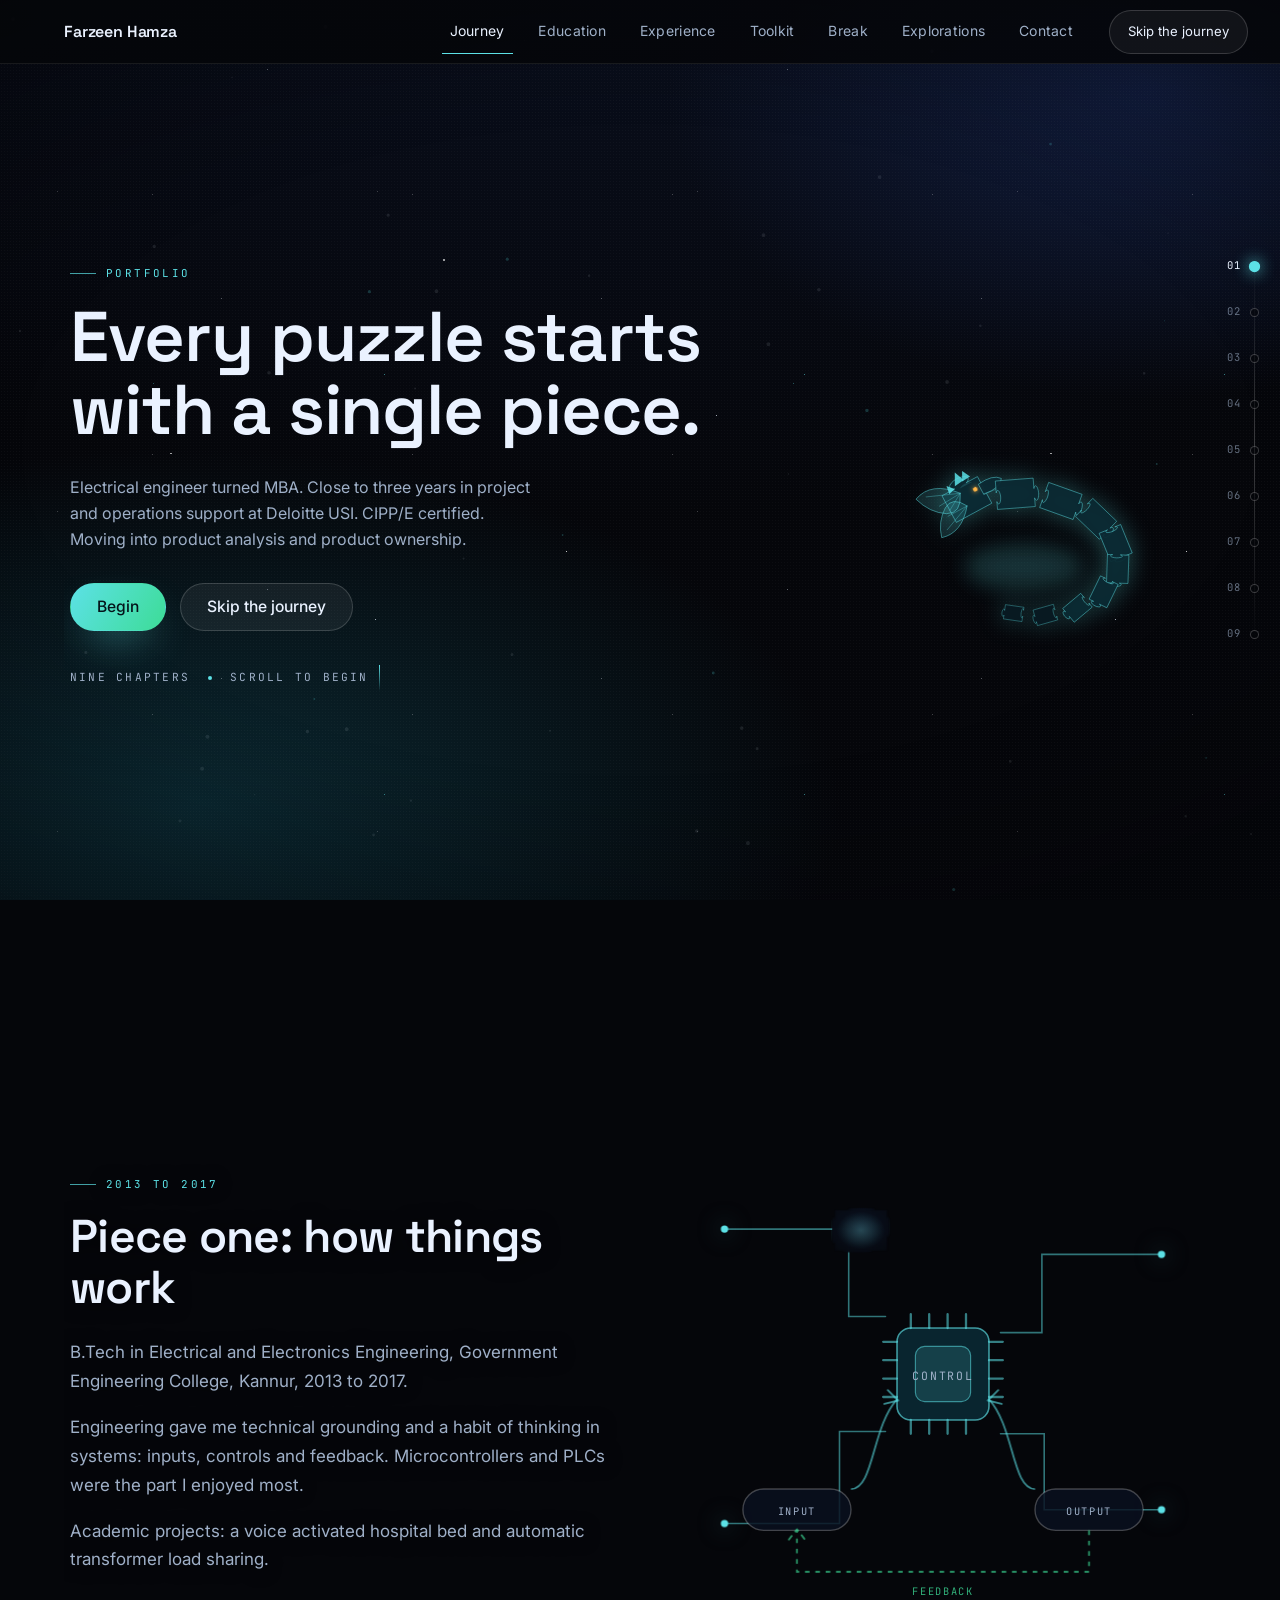
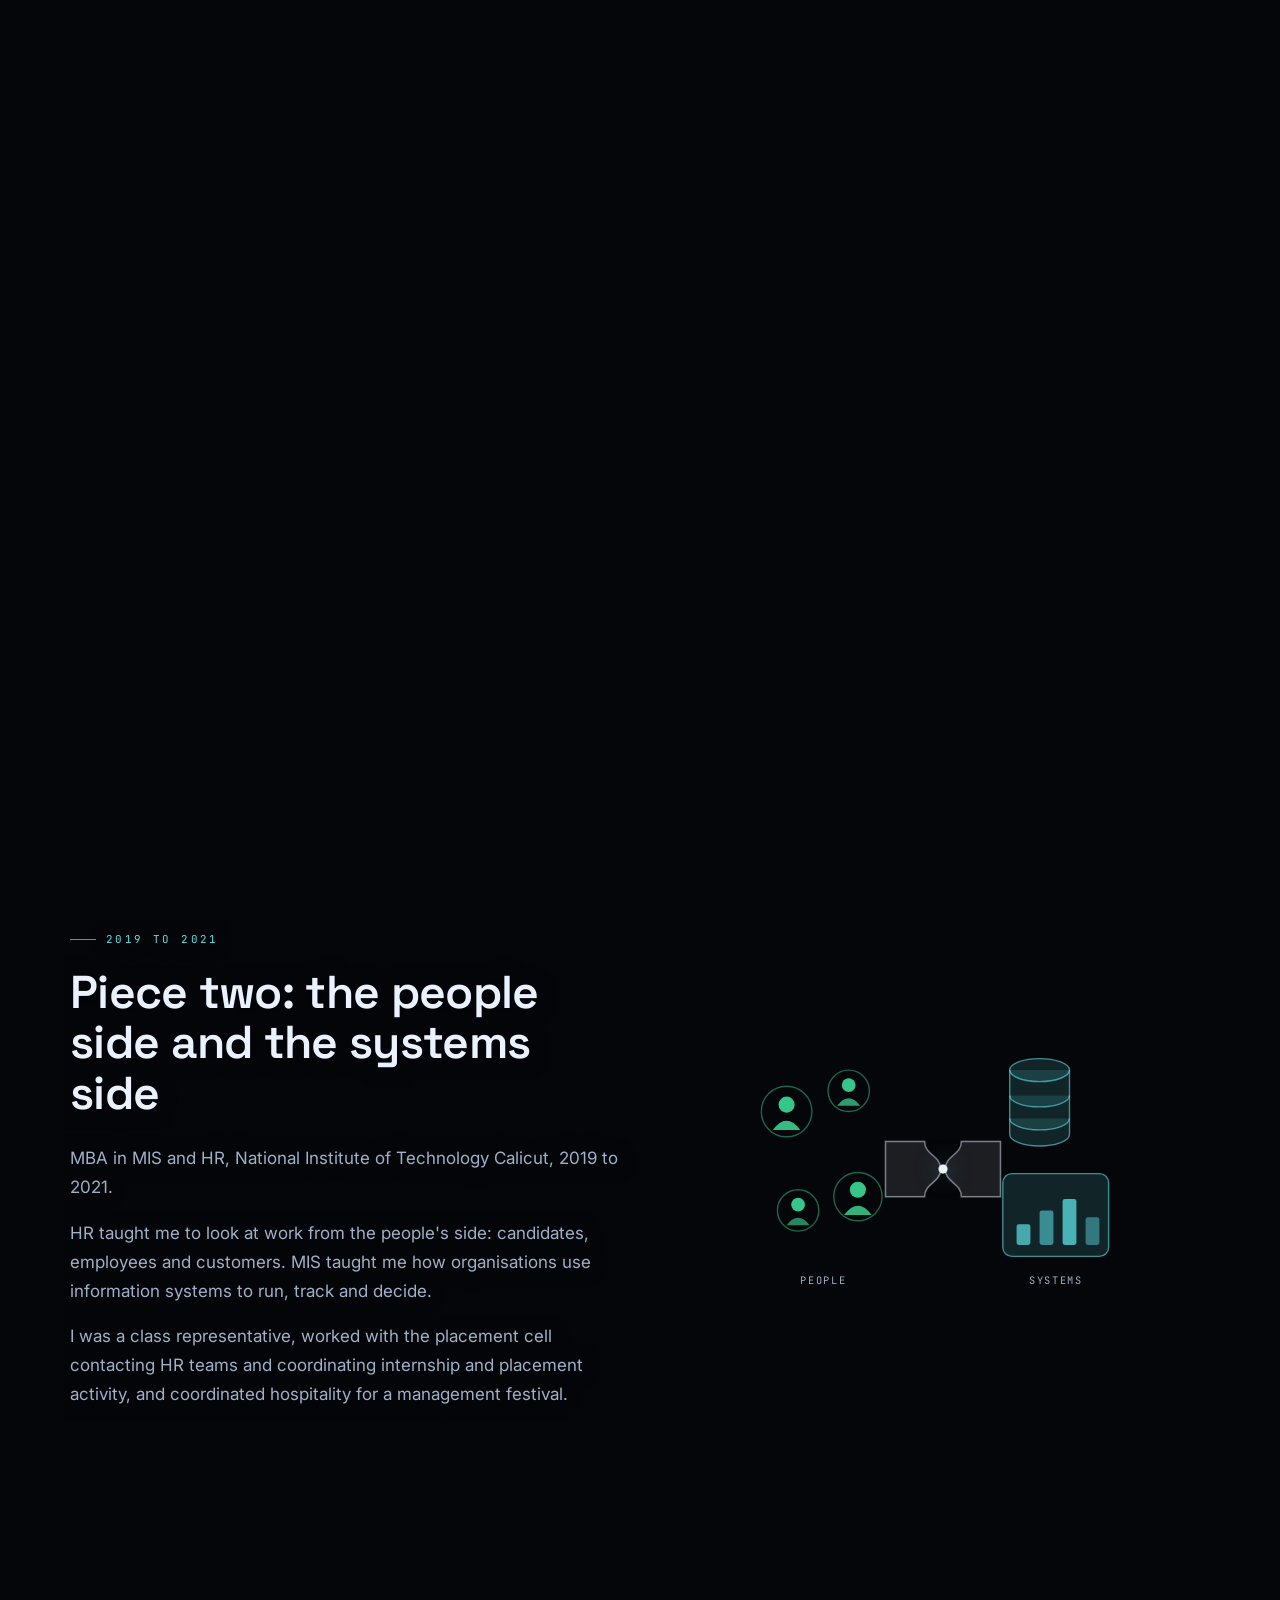
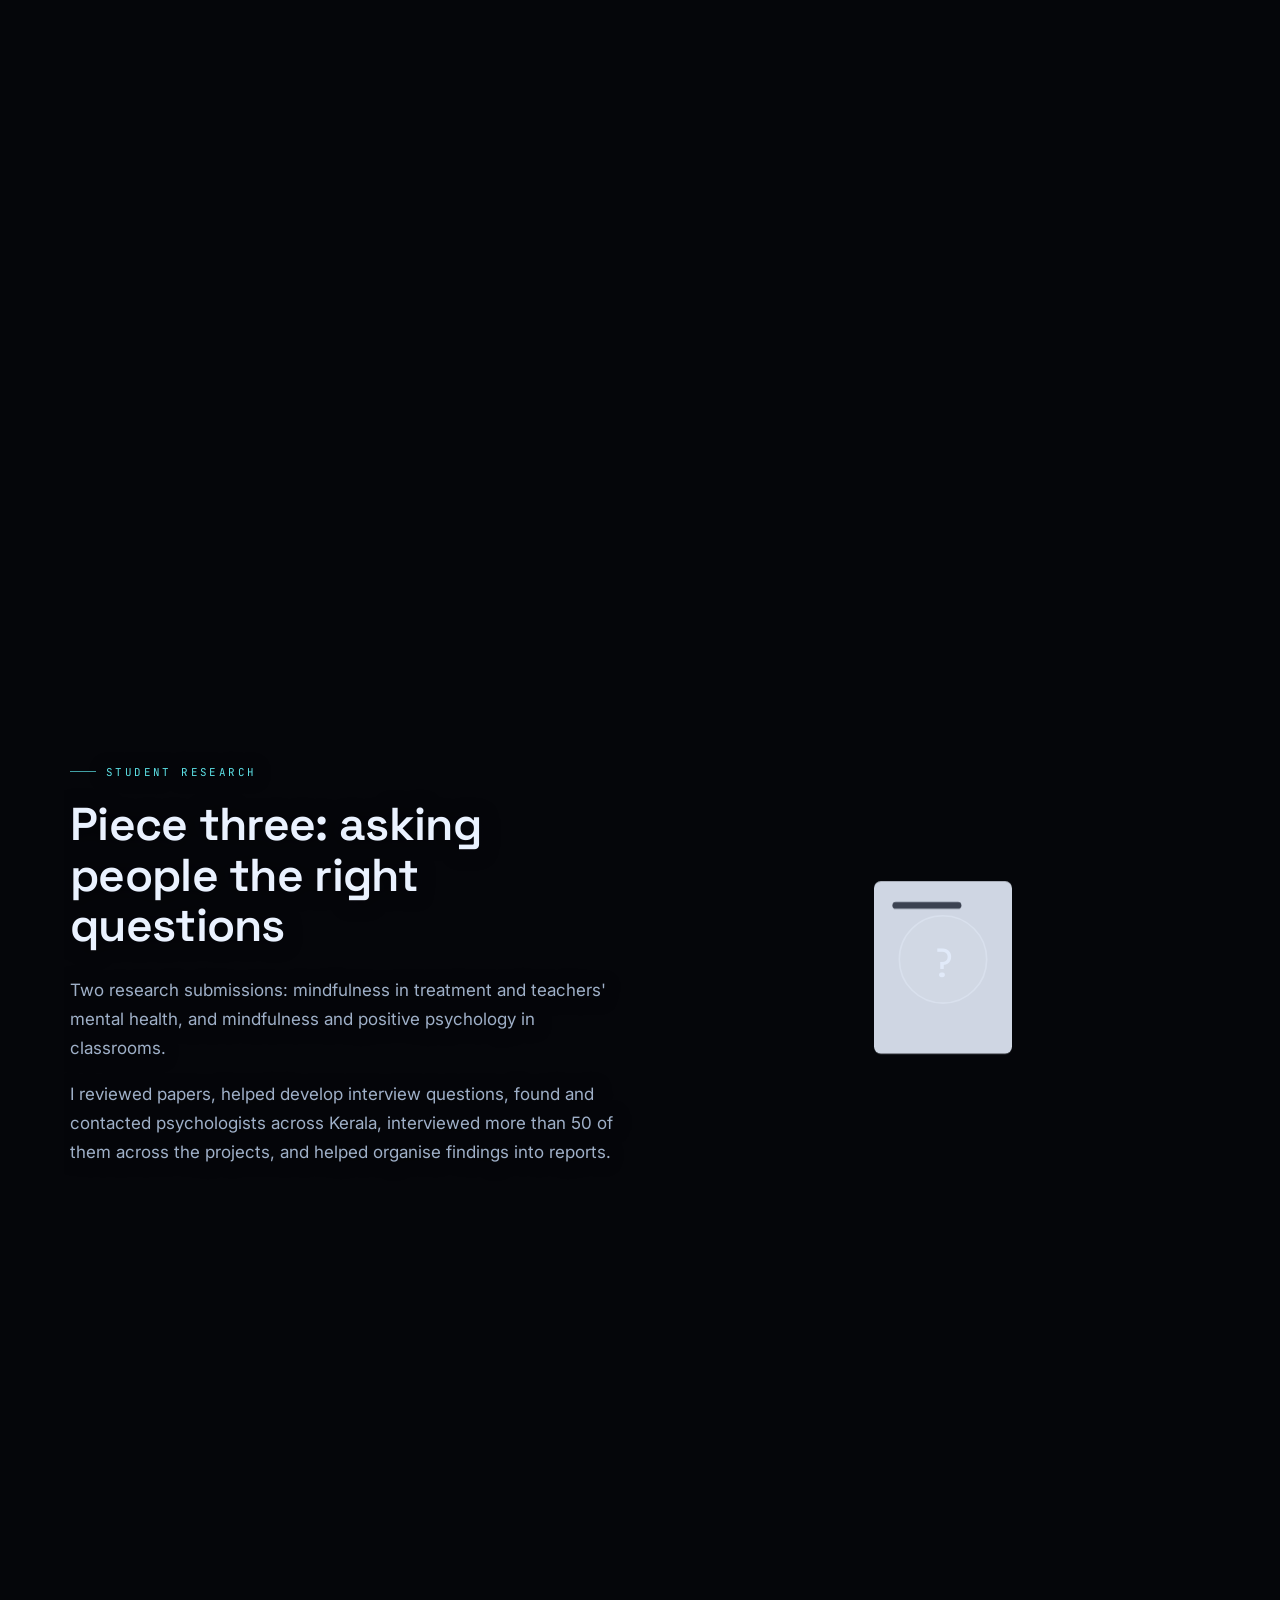
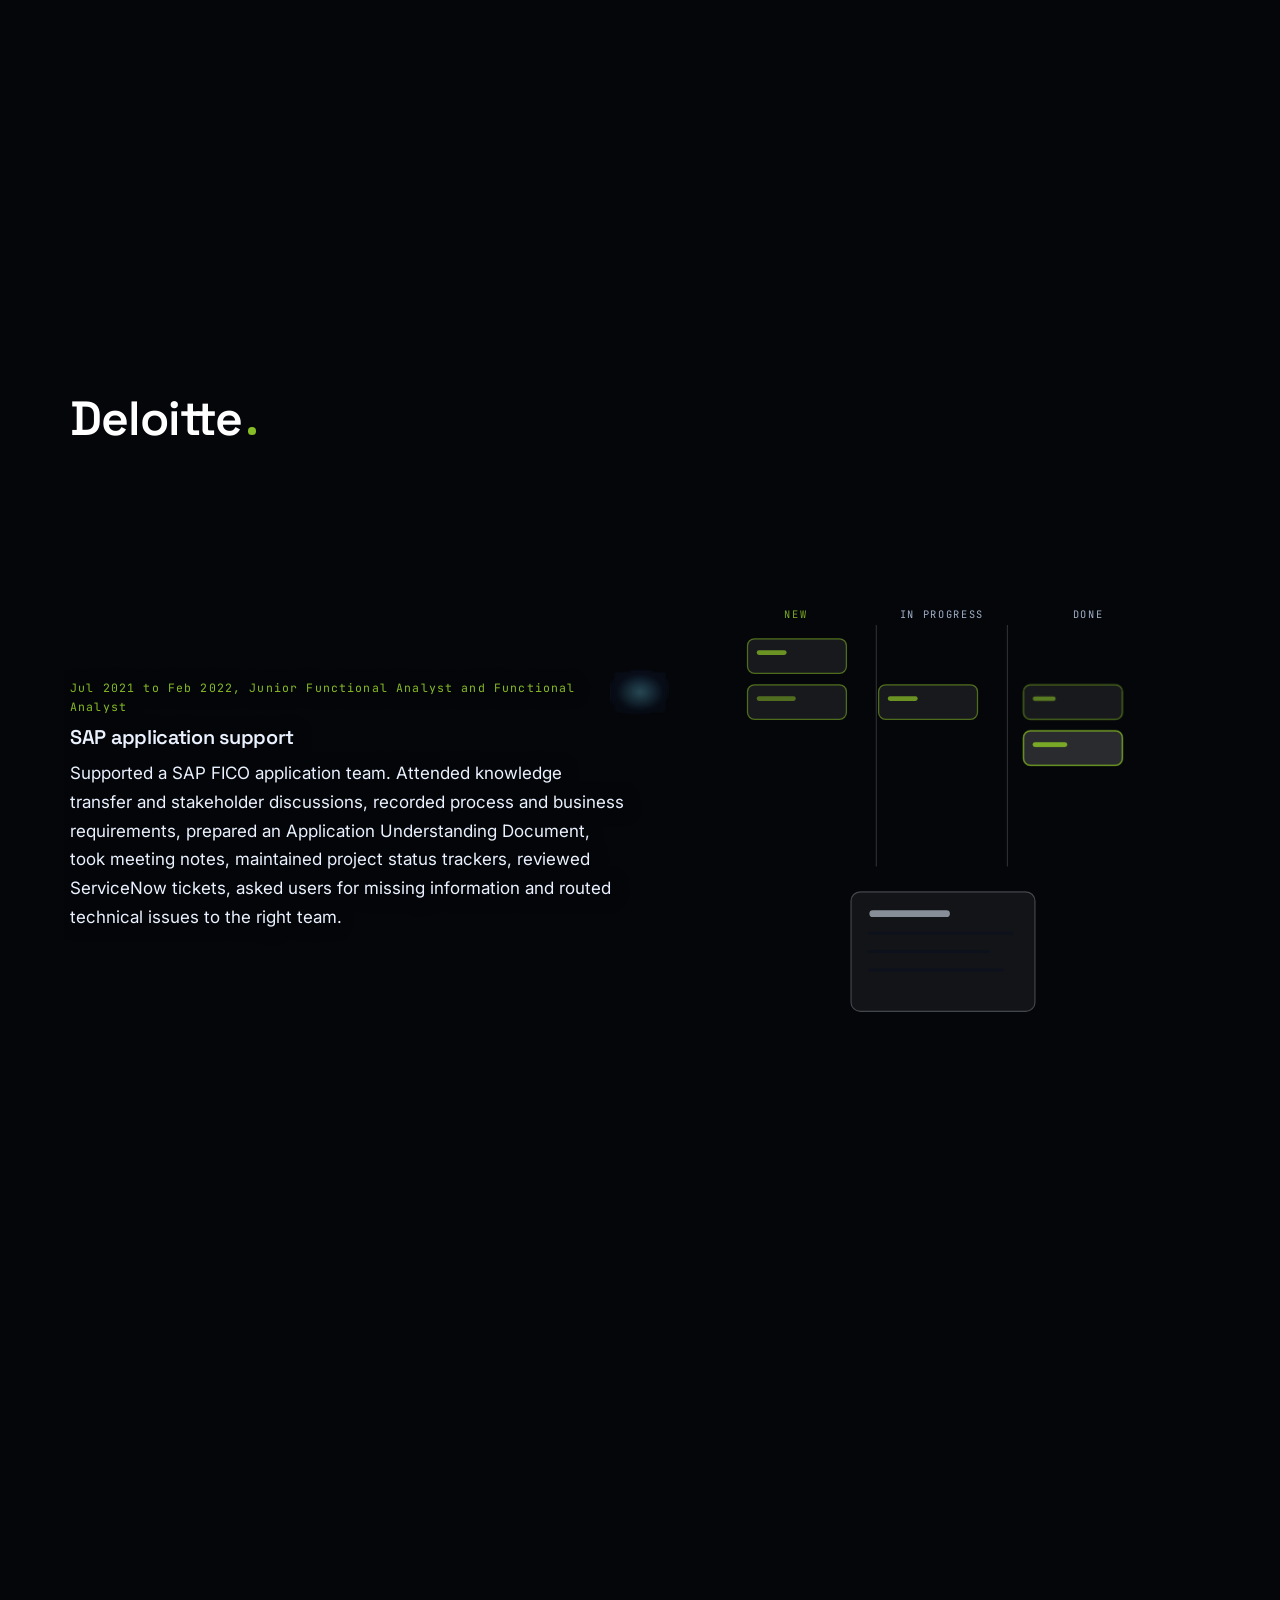
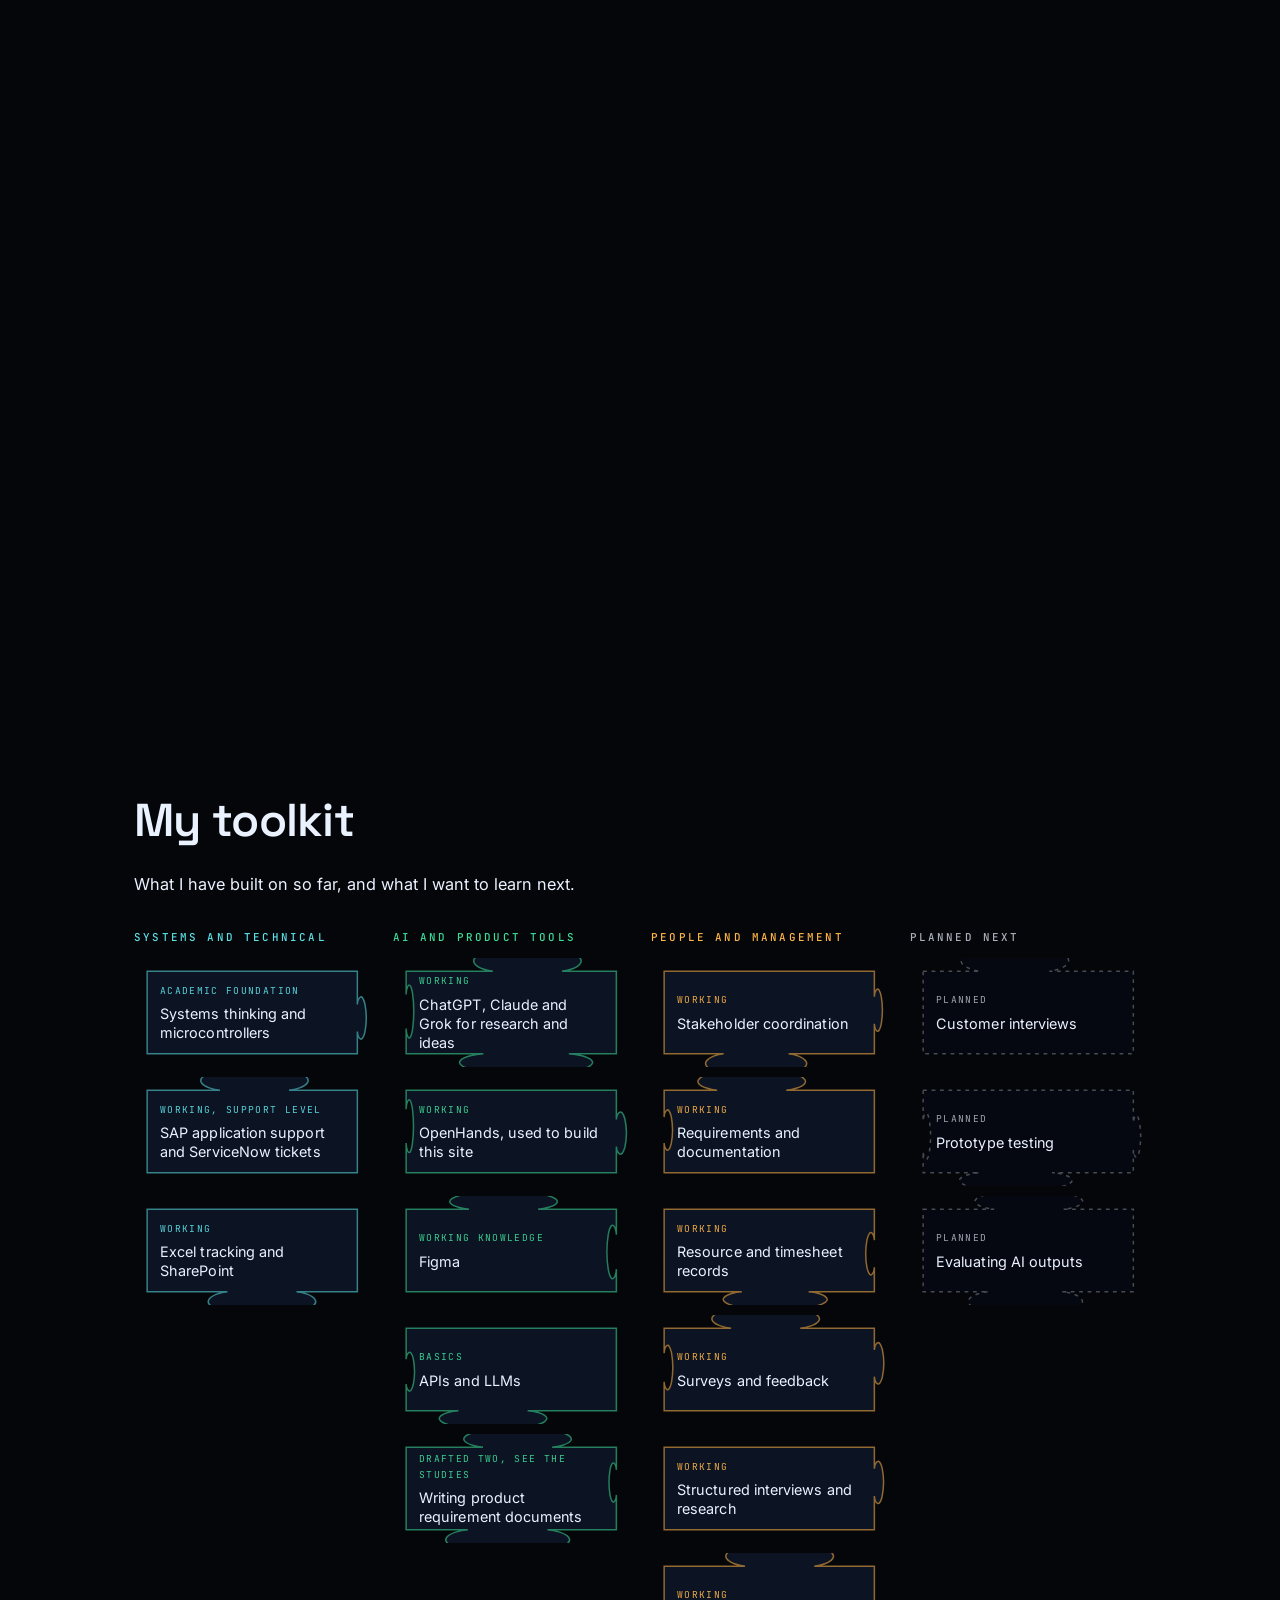
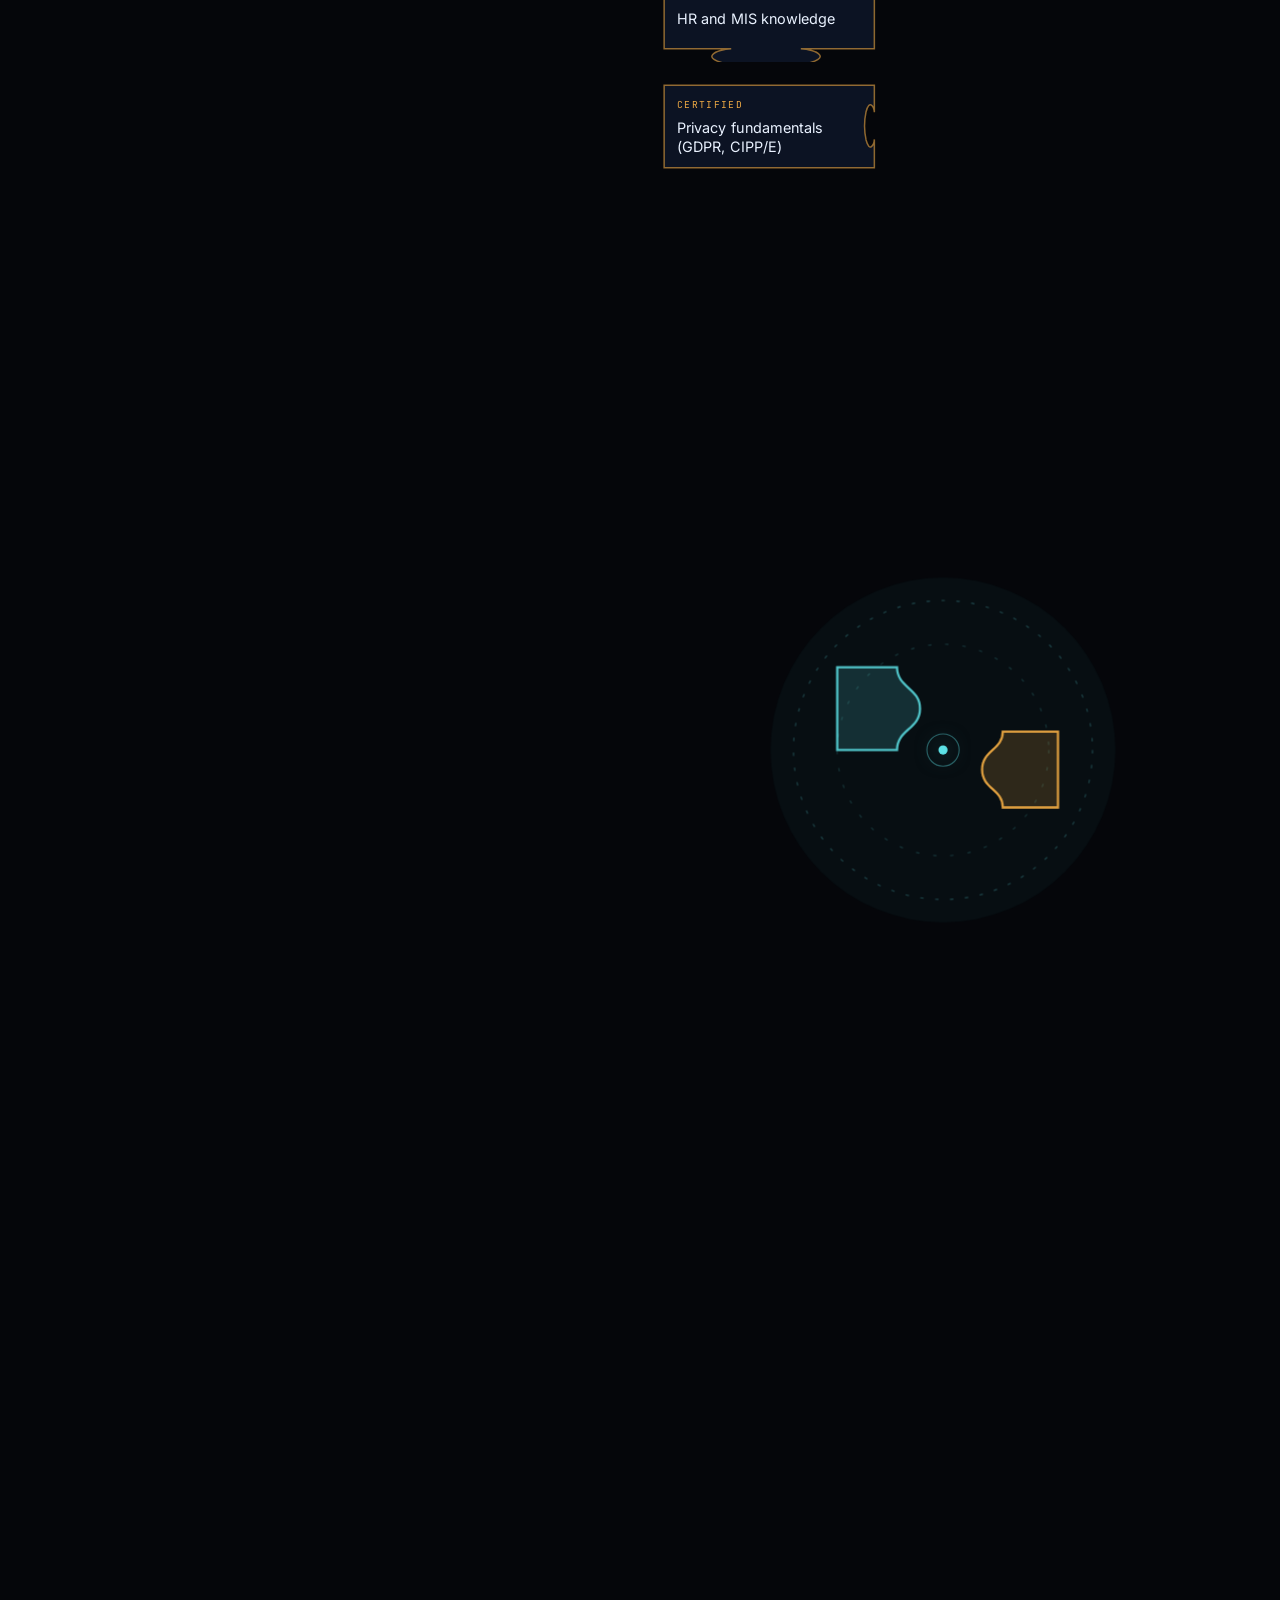
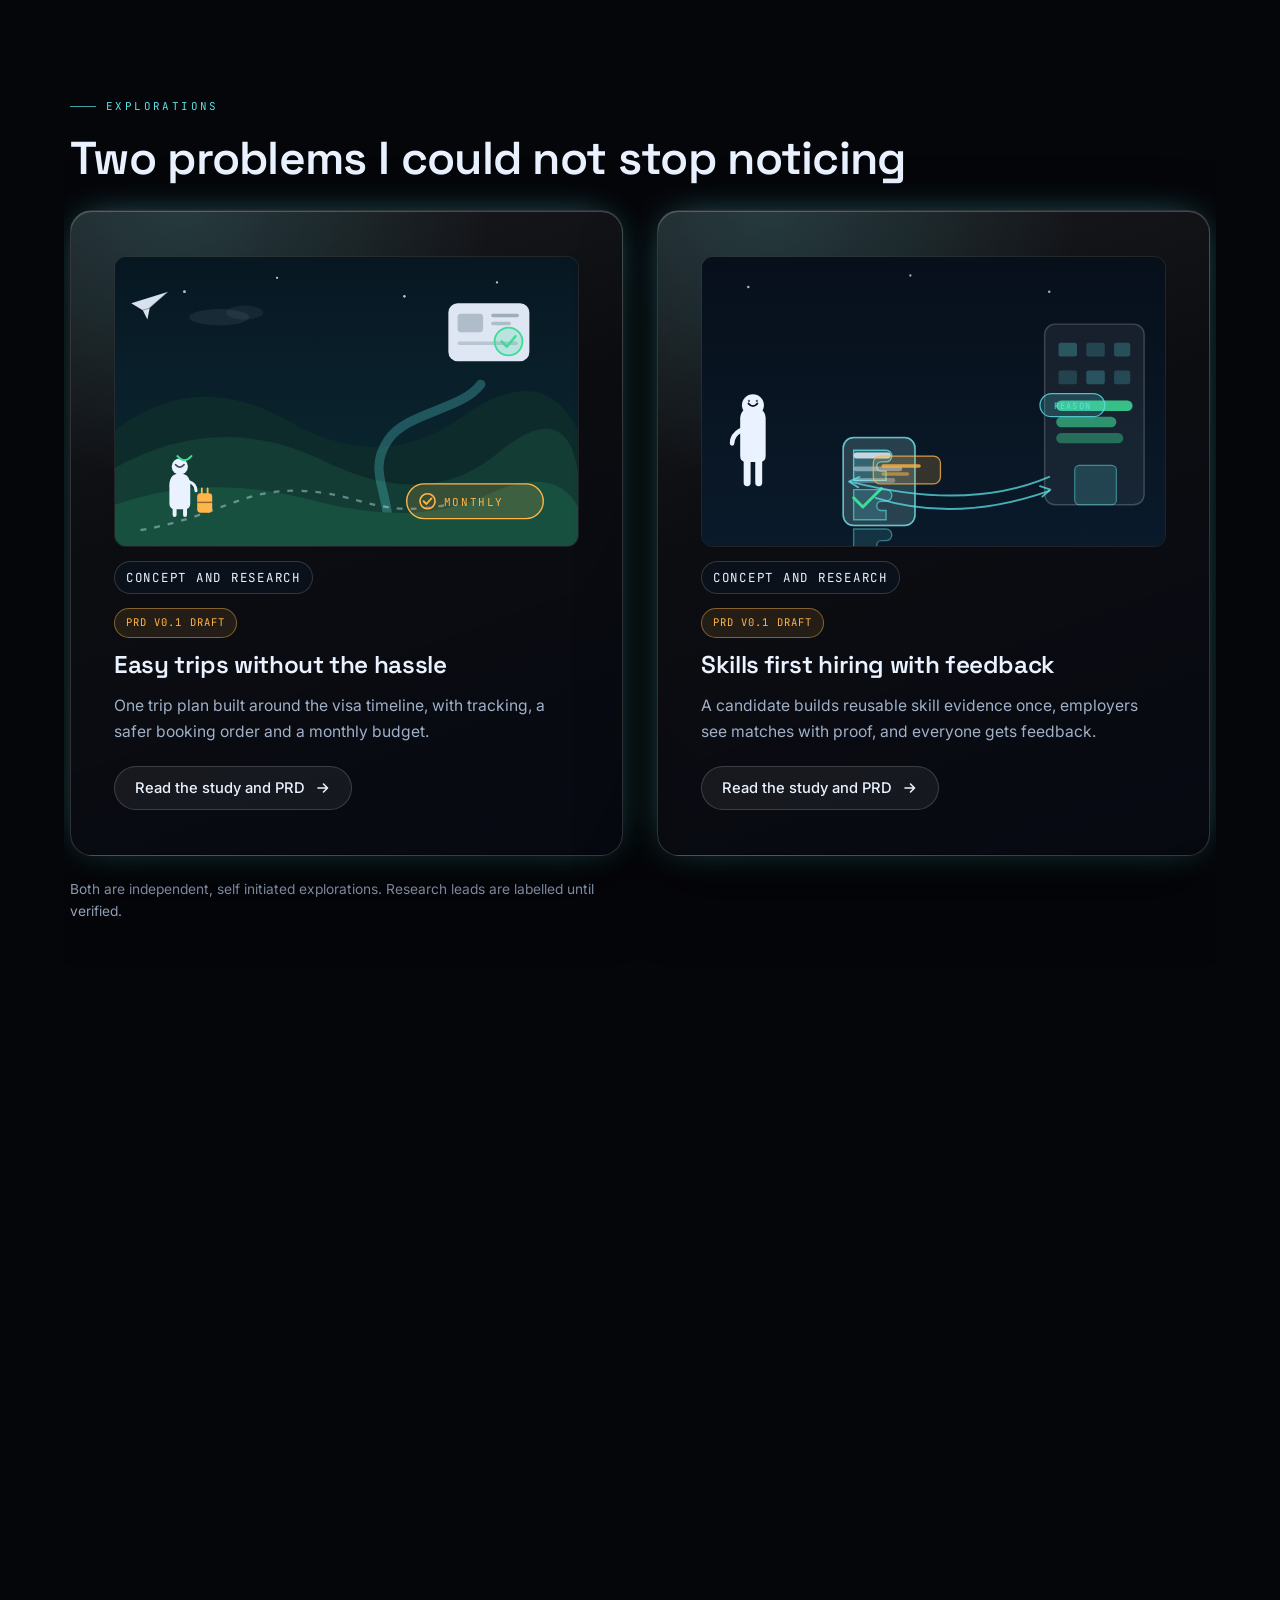
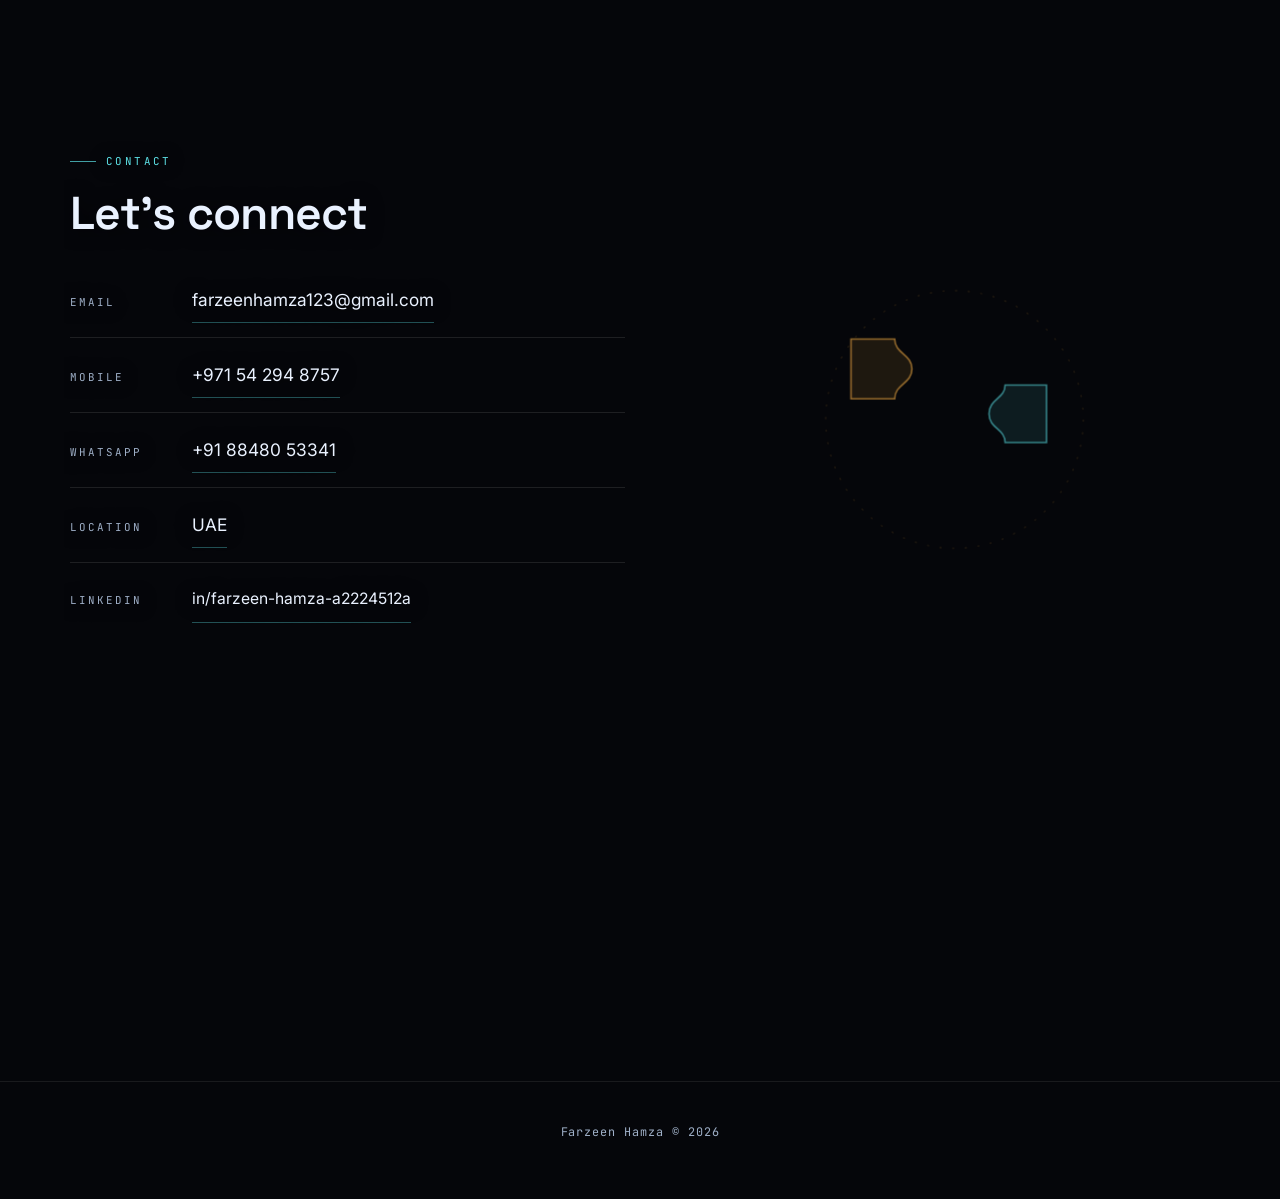
==== index.html @ be673111 "Build portfolio: puzzle world story and two PRD explorations Nine chapter scrolling narrative, a puz" ====
<!DOCTYPE html>
<html lang="en">
<head>
  <meta charset="utf-8">
  <meta name="viewport" content="width=device-width, initial-scale=1">
  <title>Farzeen Hamza | Product analysis and product ownership</title>
  <meta name="description" content="Farzeen Hamza: an operations and PMO professional moving into product analysis. A scroll journey through engineering, management, research and Deloitte, and two product explorations.">
  <meta name="theme-color" content="#05060A">
  <meta property="og:title" content="Farzeen Hamza | Product analysis and product ownership">
  <meta property="og:description" content="Every puzzle starts with a single piece. A scroll journey through engineering, management, research, Deloitte and two product explorations.">
  <meta property="og:type" content="website">
  <link rel="icon" href="data:image/svg+xml,%3Csvg xmlns='http://www.w3.org/2000/svg' viewBox='0 0 64 64'%3E%3Crect width='64' height='64' rx='14' fill='%2305060A'/%3E%3Cpath d='M14 14h16c0 6 6 6 6 12s-6 6-6 12H14z' fill='none' stroke='%235CE1E6' stroke-width='3'/%3E%3Ccircle cx='44' cy='44' r='6' fill='%233DDC97'/%3E%3C/svg%3E">
  <link rel="preconnect" href="https://fonts.googleapis.com">
  <link rel="preconnect" href="https://fonts.gstatic.com" crossorigin>
  <link href="https://fonts.googleapis.com/css2?family=Space+Grotesk:wght@400;500;600&family=Inter:wght@300;400;500;600&family=JetBrains+Mono:wght@400;500&display=swap" rel="stylesheet">
  <link rel="stylesheet" href="css/styles.css">
  <script>document.documentElement.classList.add('js');</script>
</head>
<body>
  <a class="skip-link" href="#education">Skip to content</a>

  <svg class="sprite" aria-hidden="true" focusable="false">
    <defs>
      <linearGradient id="trailGrad" x1="0" y1="0" x2="1" y2="0">
        <stop offset="0" stop-color="#5CE1E6" stop-opacity="0"/>
        <stop offset="0.6" stop-color="#5CE1E6" stop-opacity="0.45"/>
        <stop offset="1" stop-color="#5CE1E6" stop-opacity="0.9"/>
      </linearGradient>
      <clipPath id="clip-a" clipPathUnits="objectBoundingBox"><path d="M 0 0 L 0.25 0 C 0.2 0 0.12 -0.04 0.25 -0.07 C 0.35 -0.09 0.43 -0.09 0.53 -0.07 C 0.66 -0.04 0.58 0 0.52 0 L 0.82 0 L 0.82 0.33 C 0.82 0.28 0.77 0.21 0.74 0.33 C 0.72 0.43 0.72 0.5 0.74 0.59 C 0.77 0.71 0.82 0.64 0.82 0.59 L 0.82 0.82 L 0 0.82 L 0 0.6 C 0 0.65 0.05 0.72 0.08 0.6 C 0.1 0.5 0.1 0.43 0.08 0.34 C 0.05 0.21 0 0.29 0 0.34 L 0 0 Z" transform="translate(0.09 0.09)"/></clipPath>
      <path id="edge-a" d="M 0 0 L 0.25 0 C 0.2 0 0.12 -0.04 0.25 -0.07 C 0.35 -0.09 0.43 -0.09 0.53 -0.07 C 0.66 -0.04 0.58 0 0.52 0 L 0.82 0 L 0.82 0.33 C 0.82 0.28 0.77 0.21 0.74 0.33 C 0.72 0.43 0.72 0.5 0.74 0.59 C 0.77 0.71 0.82 0.64 0.82 0.59 L 0.82 0.82 L 0 0.82 L 0 0.6 C 0 0.65 0.05 0.72 0.08 0.6 C 0.1 0.5 0.1 0.43 0.08 0.34 C 0.05 0.21 0 0.29 0 0.34 L 0 0 Z" transform="translate(0.09 0.09)"/>
      <clipPath id="clip-b" clipPathUnits="objectBoundingBox"><path d="M 0 0 L 0.27 0 C 0.21 0 0.13 -0.02 0.27 -0.04 C 0.38 -0.05 0.46 -0.05 0.57 -0.04 C 0.71 -0.02 0.62 0 0.56 0 L 0.88 0 L 0.88 0.88 L 0.52 0.88 C 0.58 0.88 0.66 0.86 0.53 0.84 C 0.42 0.83 0.35 0.83 0.24 0.84 C 0.11 0.86 0.19 0.88 0.25 0.88 L 0 0.88 L 0 0 Z" transform="translate(0.06 0.06)"/></clipPath>
      <path id="edge-b" d="M 0 0 L 0.22 0 C 0.17 0 0.09 0.05 0.22 0.08 C 0.32 0.11 0.4 0.11 0.5 0.08 C 0.63 0.05 0.55 0 0.49 0 L 0.82 0 L 0.82 0.21 C 0.82 0.15 0.86 0.07 0.89 0.2 C 0.91 0.31 0.91 0.39 0.89 0.49 C 0.86 0.63 0.82 0.54 0.82 0.49 L 0.82 0.82 L 0.51 0.82 C 0.56 0.82 0.64 0.78 0.52 0.76 C 0.42 0.74 0.35 0.74 0.25 0.76 C 0.13 0.78 0.21 0.82 0.26 0.82 L 0 0.82 L 0 0 Z" transform="translate(0.09 0.09)"/>
      <clipPath id="clip-c" clipPathUnits="objectBoundingBox"><path d="M 0 0 L 0.31 0 C 0.25 0 0.16 -0.02 0.3 -0.04 C 0.41 -0.05 0.49 -0.05 0.6 -0.04 C 0.74 -0.02 0.65 0 0.6 0 L 0.88 0 L 0.88 0.88 L 0.55 0.88 C 0.61 0.88 0.71 0.86 0.56 0.84 C 0.43 0.83 0.34 0.83 0.22 0.84 C 0.07 0.86 0.17 0.88 0.23 0.88 L 0 0.88 L 0 0 Z" transform="translate(0.06 0.06)"/></clipPath>
      <path id="edge-c" d="M 0 0 L 0.82 0 L 0.82 0.34 C 0.82 0.29 0.78 0.2 0.74 0.33 C 0.72 0.44 0.72 0.51 0.74 0.62 C 0.78 0.74 0.82 0.66 0.82 0.61 L 0.82 0.82 L 0.59 0.82 C 0.65 0.82 0.74 0.86 0.6 0.88 C 0.48 0.9 0.39 0.9 0.28 0.88 C 0.13 0.86 0.22 0.82 0.29 0.82 L 0 0.82 L 0 0.58 C 0 0.63 -0.04 0.71 -0.07 0.58 C -0.09 0.49 -0.09 0.41 -0.07 0.32 C -0.04 0.19 0 0.27 0 0.32 L 0 0 Z" transform="translate(0.09 0.09)"/>
      <clipPath id="clip-d" clipPathUnits="objectBoundingBox"><path d="M 0 0 L 0.31 0 C 0.25 0 0.17 0.04 0.3 0.07 C 0.41 0.08 0.48 0.08 0.58 0.07 C 0.71 0.04 0.63 0 0.58 0 L 0.82 0 L 0.82 0.82 L 0.57 0.82 C 0.63 0.82 0.73 0.77 0.57 0.74 C 0.45 0.72 0.36 0.72 0.23 0.74 C 0.07 0.77 0.17 0.82 0.24 0.82 L 0 0.82 L 0 0.5 C 0 0.55 -0.05 0.63 -0.09 0.5 C -0.11 0.4 -0.11 0.33 -0.09 0.23 C -0.05 0.11 0 0.19 0 0.24 L 0 0 Z" transform="translate(0.09 0.09)"/></clipPath>
      <path id="edge-d" d="M 0 0 L 0.31 0 C 0.25 0 0.17 0.04 0.3 0.07 C 0.41 0.08 0.48 0.08 0.58 0.07 C 0.71 0.04 0.63 0 0.58 0 L 0.82 0 L 0.82 0.82 L 0.57 0.82 C 0.63 0.82 0.73 0.77 0.57 0.74 C 0.45 0.72 0.36 0.72 0.23 0.74 C 0.07 0.77 0.17 0.82 0.24 0.82 L 0 0.82 L 0 0.5 C 0 0.55 -0.05 0.63 -0.09 0.5 C -0.11 0.4 -0.11 0.33 -0.09 0.23 C -0.05 0.11 0 0.19 0 0.24 L 0 0 Z" transform="translate(0.09 0.09)"/>
      <clipPath id="clip-e" clipPathUnits="objectBoundingBox"><path d="M 0 0 L 0.28 0 C 0.22 0 0.14 -0.05 0.27 -0.08 C 0.38 -0.1 0.45 -0.1 0.55 -0.08 C 0.68 -0.05 0.6 0 0.55 0 L 0.82 0 L 0.82 0.82 L 0 0.82 L 0 0.5 C 0 0.55 0.04 0.63 0.07 0.5 C 0.09 0.4 0.09 0.33 0.07 0.23 C 0.04 0.11 0 0.19 0 0.24 L 0 0 Z" transform="translate(0.09 0.09)"/></clipPath>
      <path id="edge-e" d="M 0 0 L 0.28 0 C 0.22 0 0.14 -0.05 0.27 -0.08 C 0.38 -0.1 0.45 -0.1 0.55 -0.08 C 0.68 -0.05 0.6 0 0.55 0 L 0.82 0 L 0.82 0.82 L 0 0.82 L 0 0.5 C 0 0.55 0.04 0.63 0.07 0.5 C 0.09 0.4 0.09 0.33 0.07 0.23 C 0.04 0.11 0 0.19 0 0.24 L 0 0 Z" transform="translate(0.09 0.09)"/>
      <clipPath id="clip-f" clipPathUnits="objectBoundingBox"><path d="M 0 0 L 0.25 0 C 0.19 0 0.11 0.04 0.24 0.07 C 0.34 0.09 0.42 0.09 0.52 0.07 C 0.65 0.04 0.57 0 0.52 0 L 0.82 0 L 0.82 0.2 C 0.82 0.14 0.78 0.06 0.76 0.19 C 0.74 0.3 0.74 0.38 0.76 0.49 C 0.78 0.62 0.82 0.54 0.82 0.48 L 0.82 0.82 L 0.48 0.82 C 0.53 0.82 0.61 0.87 0.49 0.9 C 0.39 0.92 0.31 0.92 0.21 0.9 C 0.09 0.87 0.17 0.82 0.22 0.82 L 0 0.82 L 0 0 Z" transform="translate(0.09 0.09)"/></clipPath>
      <path id="edge-f" d="M 0 0 L 0.25 0 C 0.19 0 0.11 0.04 0.24 0.07 C 0.34 0.09 0.42 0.09 0.52 0.07 C 0.65 0.04 0.57 0 0.52 0 L 0.82 0 L 0.82 0.2 C 0.82 0.14 0.78 0.06 0.76 0.19 C 0.74 0.3 0.74 0.38 0.76 0.49 C 0.78 0.62 0.82 0.54 0.82 0.48 L 0.82 0.82 L 0.48 0.82 C 0.53 0.82 0.61 0.87 0.49 0.9 C 0.39 0.92 0.31 0.92 0.21 0.9 C 0.09 0.87 0.17 0.82 0.22 0.82 L 0 0.82 L 0 0 Z" transform="translate(0.09 0.09)"/>
      <clipPath id="veil-clip" clipPathUnits="objectBoundingBox"><path d="M 0 0 L 0.31 0 C 0.25 0 0.17 -0.02 0.31 -0.04 C 0.42 -0.05 0.5 -0.05 0.62 -0.04 C 0.76 -0.02 0.67 0 0.61 0 L 0.9 0 L 0.9 0.23 C 0.9 0.17 0.92 0.08 0.94 0.22 C 0.95 0.33 0.95 0.41 0.94 0.53 C 0.92 0.67 0.9 0.58 0.9 0.52 L 0.9 0.9 L 0.55 0.9 C 0.61 0.9 0.71 0.92 0.55 0.94 C 0.43 0.95 0.34 0.95 0.22 0.94 C 0.07 0.92 0.17 0.9 0.23 0.9 L 0 0.9 L 0 0.64 C 0 0.71 -0.03 0.83 -0.05 0.65 C -0.06 0.5 -0.06 0.4 -0.05 0.25 C -0.03 0.07 0 0.19 0 0.26 L 0 0 Z" transform="translate(0.05 0.05)"/></clipPath>
    </defs>
  </svg>

  <div class="world" aria-hidden="true">
    <div class="world__theme is-on" data-theme="opening"></div>
    <div class="world__theme" data-theme="circuit"></div>
    <div class="world__theme" data-theme="management"></div>
    <div class="world__theme" data-theme="research"></div>
    <div class="world__theme" data-theme="deloitte"></div>
    <div class="world__theme" data-theme="quiet"></div>
    <div class="world__theme" data-theme="explore"></div>
    <div class="world__theme" data-theme="contact"></div>
    <div class="world__stars" data-depth="1"></div>
    <div class="world__stars" data-depth="2"></div>
    <div class="world__stars" data-depth="3"></div>
    <canvas class="world__particles" width="10" height="10"></canvas>
    <div class="world__grain"></div>
    <div class="world__vignette"></div>
  </div>

  <div class="dragon-layer" aria-hidden="true">
    <svg id="dragon-svg" width="100%" height="100%">
      <g class="dragon__group" id="dragon-group"></g>
      <path class="dragon__trail" id="dragon-trail" d=""></path>
    </svg>
  </div>

  <header class="site-header">
    <a class="brand" href="#opening">
      <svg viewBox="0 0 100 100" aria-hidden="true"><use href="#flyer-1" fill="none" stroke="#5CE1E6" stroke-width="6"/></svg>
      Farzeen Hamza
    </a>
    <nav class="site-nav" aria-label="Chapters">
      <a href="#opening">Journey</a>
      <a href="#education">Education</a>
      <a href="#deloitte">Experience</a>
      <a href="#skills">Toolkit</a>
      <a href="#quiet">Break</a>
      <a href="#explore">Explorations</a>
      <a href="#contact">Contact</a>
    </nav>
    <button class="nav-skip" type="button" data-skip-journey>Skip the journey</button>
  </header>

  <nav class="rail" aria-label="Chapter progress">
    <span class="rail__line" aria-hidden="true"></span>
    <a href="#opening"><span class="rail__label">Opening</span><span aria-hidden="true">01</span></a>
    <a href="#education"><span class="rail__label">Engineering</span><span aria-hidden="true">02</span></a>
    <a href="#management"><span class="rail__label">Management</span><span aria-hidden="true">03</span></a>
    <a href="#research"><span class="rail__label">Research</span><span aria-hidden="true">04</span></a>
    <a href="#deloitte"><span class="rail__label">Deloitte</span><span aria-hidden="true">05</span></a>
    <a href="#skills"><span class="rail__label">Toolkit</span><span aria-hidden="true">06</span></a>
    <a href="#quiet"><span class="rail__label">Quiet chapter</span><span aria-hidden="true">07</span></a>
    <a href="#explore"><span class="rail__label">Explorations</span><span aria-hidden="true">08</span></a>
    <a href="#contact"><span class="rail__label">Contact</span><span aria-hidden="true">09</span></a>
  </nav>

  <main id="top" class="journey">
    <!-- 0 opening -->
    <section class="chapter chapter--opening" id="opening" data-chapter="0" data-theme="opening" aria-labelledby="opening-title">
      <div class="chapter__stage">
        <div class="chapter__inner">
          <p class="eyebrow">Portfolio</p>
          <h1 class="opening__caption" id="opening-title">Every puzzle starts with a single piece.</h1>
          <p class="opening__lede">Electrical engineer turned MBA. Close to three years in project and operations support at Deloitte USI. CIPP/E certified. Moving into product analysis and product ownership.</p>
          <div class="opening__actions">
            <a class="btn btn--primary" href="#education">Begin</a>
            <button class="btn" type="button" data-skip-journey>Skip the journey</button>
          </div>
          <p class="opening__meta"><span>Nine chapters</span><span class="dot-sep" aria-hidden="true"></span><span class="scroll-hint">Scroll to begin</span></p>
        </div>
        <div class="opening__piece" aria-hidden="true">
          <svg viewBox="0 0 100 100"><use href="#flyer-2"/></svg>
        </div>
      </div>
    </section>

    <!-- 1 engineering -->
    <section class="chapter" id="education" data-chapter="1" data-theme="circuit" aria-labelledby="ch-engineering">
      <div class="chapter__stage">
        <div class="veil-clip" aria-hidden="true"><div class="veil"></div></div>
        <div class="chapter__inner">
          <div class="chapter__grid">
            <div class="chapter__copy">
              <p class="eyebrow reveal">2013 to 2017</p>
              <h2 class="chapter__title reveal" id="ch-engineering">Piece one: how things work</h2>
              <div class="chapter__body">
                <p class="reveal">B.Tech in Electrical and Electronics Engineering, Government Engineering College, Kannur, 2013 to 2017.</p>
                <p class="reveal">Engineering gave me technical grounding and a habit of thinking in systems: inputs, controls and feedback. Microcontrollers and PLCs were the part I enjoyed most.</p>
                <p class="reveal">Academic projects: a voice activated hospital bed and automatic transformer load sharing.</p>
              </div>
            </div>
            <div class="scene scene--circuit" aria-hidden="true">
<svg viewBox="0 0 400 400" role="presentation" focusable="false">
          <g class="line" stroke="rgba(92,225,230,.4)" stroke-width="1.4">
            <path class="trace scrub" style="--d:.02s" pathLength="1" d="M10 74 H118 V150 H150"/>
            <path class="trace scrub" style="--d:.1s" pathLength="1" d="M390 96 H286 V164 H250"/>
            <path class="trace scrub" style="--d:.18s" pathLength="1" d="M10 330 H110 V250 H150"/>
            <path class="trace scrub" style="--d:.26s" pathLength="1" d="M390 318 H288 V252 H250"/>
          </g>
          <circle cx="10" cy="74" r="3.2" fill="#5CE1E6" class="glow scrub" style="--d:.3s; animation-name: popIn"/>
          <circle cx="390" cy="96" r="3.2" fill="#5CE1E6" class="glow scrub" style="--d:.34s; animation-name: popIn"/>
          <circle cx="10" cy="330" r="3.2" fill="#5CE1E6" class="glow scrub" style="--d:.38s; animation-name: popIn"/>
          <circle cx="390" cy="318" r="3.2" fill="#5CE1E6" class="glow scrub" style="--d:.42s; animation-name: popIn"/>
          <g class="scrub" style="--d:.16s; animation-name: popIn">
            <g class="chip-pulse">
              <rect class="chip-body" x="160" y="160" width="80" height="80" rx="12"/>
              <rect x="176" y="176" width="48" height="48" rx="8" fill="rgba(92,225,230,.14)" stroke="rgba(92,225,230,.55)"/>
            </g>
            <g class="pin">
              <path d="M172 160 v-12 M188 160 v-12 M204 160 v-12 M220 160 v-12"/>
              <path d="M172 240 v12 M188 240 v12 M204 240 v12 M220 240 v12"/>
              <path d="M160 172 h-12 M160 188 h-12 M160 204 h-12 M160 220 h-12"/>
              <path d="M240 172 h12 M240 188 h12 M240 204 h12 M240 220 h12"/>
            </g>
            <text x="200" y="205" text-anchor="middle" fill="#5CE1E6" style="font-size:10px">CONTROL</text>
          </g>
          <g class="loop-node scrub" style="--d:.3s">
            <rect class="node" x="26" y="300" width="94" height="36" rx="18"/>
            <text x="73" y="323" text-anchor="middle">INPUT</text>
          </g>
          <g class="loop-node scrub" style="--d:.38s">
            <rect class="node" x="280" y="300" width="94" height="36" rx="18"/>
            <text x="327" y="323" text-anchor="middle">OUTPUT</text>
          </g>
          <g class="loop-arrow scrub" style="--d:.46s" fill="none" stroke="rgba(92,225,230,.6)" stroke-width="1.6">
            <path d="M120 300 C140 300 138 246 160 222"/>
            <path d="M152 214 l9 9 l-12 3" stroke-linejoin="round" stroke-linecap="round"/>
            <path d="M280 300 C260 300 262 246 240 222"/>
            <path d="M248 214 l-9 9 l12 3" stroke-linejoin="round" stroke-linecap="round"/>
          </g>
          <g class="loop-arrow scrub" style="--d:.54s" fill="none" stroke="rgba(61,220,151,.65)" stroke-width="1.6" stroke-dasharray="4 5">
            <path d="M327 336 V372 H73 V336"/>
            <path d="M66 344 l7 -9 l7 9" stroke-linecap="round" stroke-linejoin="round"/>
          </g>
          <text x="200" y="392" text-anchor="middle" style="fill:rgba(61,220,151,.8)">FEEDBACK</text>
        </svg>
            </div>
          </div>
        </div>
        <div class="flyers" aria-hidden="true">
          <span class="flyer" style="left:6%;top:24%;--fx:-120px;--fy:-90px;--fr:-80deg;--fw:40px"><svg viewBox="0 0 100 100"><use href="#flyer-1"/></svg></span>
          <span class="flyer" style="left:88%;top:68%;--fx:150px;--fy:120px;--fr:110deg;--fw:34px"><svg viewBox="0 0 100 100"><use href="#flyer-2"/></svg></span>
        </div>
      </div>
    </section>

    <!-- 2 management -->
    <section class="chapter" id="management" data-chapter="2" data-theme="management" aria-labelledby="ch-management">
      <div class="chapter__stage">
        <div class="veil-clip" aria-hidden="true"><div class="veil"></div></div>
        <div class="chapter__inner">
          <div class="chapter__grid">
            <div class="chapter__copy">
              <p class="eyebrow reveal">2019 to 2021</p>
              <h2 class="chapter__title reveal" id="ch-management">Piece two: the people side and the systems side</h2>
              <div class="chapter__body">
                <p class="reveal">MBA in MIS and HR, National Institute of Technology Calicut, 2019 to 2021.</p>
                <p class="reveal">HR taught me to look at work from the people's side: candidates, employees and customers. MIS taught me how organisations use information systems to run, track and decide.</p>
                <p class="reveal">I was a class representative, worked with the placement cell contacting HR teams and coordinating internship and placement activity, and coordinated hospitality for a management festival.</p>
              </div>
            </div>
            <div class="scene" aria-hidden="true">
<svg viewBox="0 0 400 400" role="presentation" focusable="false">
          <g class="left-cluster scrub" style="--d:.05s">
            <g transform="translate(64 150)">
              <circle class="person-ring" r="22"/><circle class="person-dot" cy="-6" r="7"/>
              <path d="M-12 16 q12 -16 24 0" fill="rgba(61,220,151,.85)"/>
            </g>
            <g transform="translate(118 132)">
              <circle class="person-ring" r="18"/><circle class="person-dot" cy="-5" r="6"/>
              <path d="M-10 13 q10 -13 20 0" fill="rgba(61,220,151,.7)"/>
            </g>
            <g transform="translate(74 236)">
              <circle class="person-ring" r="18"/><circle class="person-dot" cy="-5" r="6"/>
              <path d="M-10 13 q10 -13 20 0" fill="rgba(61,220,151,.6)"/>
            </g>
            <g transform="translate(126 224)">
              <circle class="person-ring" r="21"/><circle class="person-dot" cy="-6" r="7"/>
              <path d="M-12 16 q12 -16 24 0" fill="rgba(61,220,151,.8)"/>
            </g>
            <text x="96" y="300" text-anchor="middle">PEOPLE</text>
          </g>
          <g class="right-cluster scrub" style="--d:.12s">
            <g transform="translate(258 104)">
              <ellipse class="db-body" cx="26" cy="10" rx="26" ry="10"/>
              <path class="db-body" d="M0 10 v56 a26 10 0 0 0 52 0 V10"/>
              <path class="db-body" d="M0 32 a26 10 0 0 0 52 0" fill="none"/>
              <path class="db-body" d="M0 52 a26 10 0 0 0 52 0" fill="none"/>
            </g>
            <g transform="translate(252 204)">
              <rect class="db-body" x="0" y="0" width="92" height="72" rx="8"/>
              <rect x="12" y="44" width="12" height="18" rx="2" fill="rgba(92,225,230,.7)"/>
              <rect x="32" y="32" width="12" height="30" rx="2" fill="rgba(92,225,230,.55)"/>
              <rect x="52" y="22" width="12" height="40" rx="2" fill="rgba(92,225,230,.75)"/>
              <rect x="72" y="38" width="12" height="24" rx="2" fill="rgba(92,225,230,.45)"/>
            </g>
            <text x="298" y="300" text-anchor="middle">SYSTEMS</text>
          </g>
          <g class="scrub" style="--d:.3s; animation-name: popIn">
            <path d="M150 176 h34 c0 12 14 12 14 24 s-14 12 -14 24 h-34 z" fill="rgba(234,242,255,.1)" stroke="rgba(234,242,255,.5)" stroke-width="1.3"/>
            <path d="M250 176 h-34 c0 12 -14 12 -14 24 s14 12 14 24 h34 z" fill="rgba(234,242,255,.1)" stroke="rgba(234,242,255,.5)" stroke-width="1.3"/>
            <circle cx="200" cy="200" r="4" fill="#EAF2FF" class="glow"/>
          </g>
        </svg>
            </div>
          </div>
        </div>
        <div class="flyers" aria-hidden="true">
          <span class="flyer" style="left:10%;top:18%;--fx:-160px;--fy:-60px;--fr:70deg;--fw:36px"><svg viewBox="0 0 100 100"><use href="#flyer-3"/></svg></span>
          <span class="flyer" style="left:84%;top:78%;--fx:120px;--fy:140px;--fr:-100deg;--fw:42px"><svg viewBox="0 0 100 100"><use href="#flyer-1"/></svg></span>
        </div>
      </div>
    </section>

    <!-- 3 research -->
    <section class="chapter" id="research" data-chapter="3" data-theme="research" aria-labelledby="ch-research">
      <div class="chapter__stage">
        <div class="veil-clip" aria-hidden="true"><div class="veil"></div></div>
        <div class="chapter__inner">
          <div class="chapter__grid">
            <div class="chapter__copy">
              <p class="eyebrow reveal">Student research</p>
              <h2 class="chapter__title reveal" id="ch-research">Piece three: asking people the right questions</h2>
              <div class="chapter__body">
                <p class="reveal">Two research submissions: mindfulness in treatment and teachers' mental health, and mindfulness and positive psychology in classrooms.</p>
                <p class="reveal">I reviewed papers, helped develop interview questions, found and contacted psychologists across Kerala, interviewed more than 50 of them across the projects, and helped organise findings into reports.</p>
              </div>
            </div>
            <div class="scene" aria-hidden="true">
<svg viewBox="0 0 400 400" role="presentation" focusable="false">
          <g class="scrub" style="--d:.06s; --bx:-96px; --by:-64px; animation-name: bubbleIn">
            <rect class="bubble" x="42" y="76" width="96" height="48" rx="14"/>
            <path d="M62 124 l-4 12 l14 -12" class="bubble"/>
            <circle class="bubble-dot" cx="62" cy="100" r="2.6"/><circle class="bubble-dot" cx="78" cy="100" r="2.6"/><circle class="bubble-dot" cx="94" cy="100" r="2.6"/>
          </g>
          <g class="scrub" style="--d:.14s; --bx:88px; --by:-58px; animation-name: bubbleIn">
            <rect class="bubble" x="262" y="66" width="88" height="42" rx="12"/>
            <path d="M330 108 l6 12 l-16 -12" class="bubble"/>
            <circle class="bubble-dot" cx="284" cy="87" r="2.4"/><circle class="bubble-dot" cx="300" cy="87" r="2.4"/><circle class="bubble-dot" cx="316" cy="87" r="2.4"/>
          </g>
          <g class="scrub" style="--d:.22s; --bx:-84px; --by:56px; animation-name: bubbleIn">
            <rect class="bubble" x="34" y="248" width="90" height="44" rx="12"/>
            <path d="M108 292 l8 12 l-22 -12" class="bubble"/>
            <circle class="bubble-dot" cx="56" cy="270" r="2.4"/><circle class="bubble-dot" cx="72" cy="270" r="2.4"/><circle class="bubble-dot" cx="88" cy="270" r="2.4"/>
          </g>
          <g class="scrub" style="--d:.3s; --bx:92px; --by:62px; animation-name: bubbleIn">
            <rect class="bubble" x="268" y="240" width="94" height="46" rx="13"/>
            <path d="M286 286 l-6 14 l18 -14" class="bubble"/>
            <circle class="bubble-dot" cx="288" cy="263" r="2.4"/><circle class="bubble-dot" cx="304" cy="263" r="2.4"/><circle class="bubble-dot" cx="320" cy="263" r="2.4"/>
          </g>
          <g class="scrub" style="--d:.38s; --bx:-10px; --by:-92px; animation-name: bubbleIn">
            <rect class="bubble" x="152" y="24" width="96" height="38" rx="12"/>
            <circle class="bubble-dot" cx="176" cy="43" r="2.4"/><circle class="bubble-dot" cx="192" cy="43" r="2.4"/><circle class="bubble-dot" cx="208" cy="43" r="2.4"/>
          </g>
          <g class="scrub" style="--d:.04s; animation-name: popIn">
            <circle cx="200" cy="196" r="38" fill="rgba(234,242,255,.06)" stroke="rgba(234,242,255,.35)" stroke-width="1.4"/>
            <text x="200" y="211" text-anchor="middle" fill="#EAF2FF" style="font-size:34px; letter-spacing:0">?</text>
          </g>
          <g class="scrub" style="--d:.5s; animation-name: riseIn">
            <rect class="doc-sheet" x="140" y="128" width="120" height="150" rx="6" opacity=".96"/>
            <rect x="156" y="146" width="60" height="6" rx="3" fill="rgba(10,16,32,.75)"/>
            <path class="doc-line" style="--d:.58s" pathLength="1" d="M156 170 h88"/>
            <path class="doc-line" style="--d:.66s" pathLength="1" d="M156 186 h74"/>
            <path class="doc-line" style="--d:.74s" pathLength="1" d="M156 202 h84"/>
            <path class="doc-line" style="--d:.82s" pathLength="1" d="M156 218 h60"/>
            <path class="doc-line" style="--d:.9s" pathLength="1" d="M156 242 h80"/>
          </g>
        </svg>
            </div>
          </div>
        </div>
        <div class="flyers" aria-hidden="true">
          <span class="flyer" style="left:8%;top:70%;--fx:-140px;--fy:90px;--fr:-60deg;--fw:38px"><svg viewBox="0 0 100 100"><use href="#flyer-2"/></svg></span>
          <span class="flyer" style="left:90%;top:20%;--fx:160px;--fy:-110px;--fr:95deg;--fw:34px"><svg viewBox="0 0 100 100"><use href="#flyer-3"/></svg></span>
        </div>
      </div>
    </section>

    <!-- 4 deloitte -->
    <section class="chapter chapter--deloitte" id="deloitte" data-chapter="4" data-theme="deloitte" aria-labelledby="ch-deloitte">
      <div class="chapter__stage">
        <div class="veil-clip" aria-hidden="true"><div class="veil"></div></div>
        <div class="chapter__inner">
          <p class="deloitte-mark reveal" aria-label="Deloitte">Deloitte<span class="dot" aria-hidden="true"></span></p>
          <h2 class="chapter__title reveal" id="ch-deloitte">Into the real world</h2>
          <p class="meta reveal">Deloitte USI, Bengaluru, Jul 2021 to Apr 2024</p>
          <div class="deloitte-stations">
            <article class="station-block is-live" data-station="0">
              <div class="chapter__grid">
                <div class="chapter__copy">
                  <span class="station-label">Jul 2021 to Feb 2022, Junior Functional Analyst and Functional Analyst</span>
                  <h3>SAP application support</h3>
                  <p>Supported a SAP FICO application team. Attended knowledge transfer and stakeholder discussions, recorded process and business requirements, prepared an Application Understanding Document, took meeting notes, maintained project status trackers, reviewed ServiceNow tickets, asked users for missing information and routed technical issues to the right team.</p>
                </div>
                <div class="scene" aria-hidden="true">
<svg viewBox="0 0 400 400" role="presentation" focusable="false">
          <g class="scene-anim">
            <g class="line--dim" stroke="rgba(255,255,255,.12)" stroke-width="1">
              <path d="M142 40 V250 M256 40 V250"/>
            </g>
            <text x="72" y="34" text-anchor="middle" style="fill:rgba(134,188,37,.9)">NEW</text>
            <text x="199" y="34" text-anchor="middle">IN PROGRESS</text>
            <text x="326" y="34" text-anchor="middle">DONE</text>
            <rect class="ticket" x="30" y="52" width="86" height="30" rx="6"/>
            <rect class="ticket-bar" x="38" y="62" width="26" height="4" rx="2"/>
            <rect class="ticket" x="30" y="92" width="86" height="30" rx="6"/>
            <rect class="ticket-bar" x="38" y="102" width="34" height="4" rx="2" opacity=".7"/>
            <g class="ticket-move-a">
              <rect class="ticket" x="30" y="132" width="86" height="30" rx="6"/>
              <rect class="ticket-bar" x="38" y="142" width="20" height="4" rx="2" opacity=".8"/>
            </g>
            <g class="ticket-move-b">
              <rect class="ticket" x="30" y="172" width="86" height="30" rx="6"/>
              <rect class="ticket-bar" x="38" y="182" width="30" height="4" rx="2" opacity=".6"/>
            </g>
            <g class="ticket-fill-a">
              <rect class="ticket" x="144" y="92" width="86" height="30" rx="6"/>
              <rect class="ticket-bar" x="152" y="102" width="26" height="4" rx="2"/>
            </g>
            <g class="ticket-fill-b">
              <rect class="ticket" x="270" y="132" width="86" height="30" rx="6"/>
              <rect class="ticket-bar" x="278" y="142" width="30" height="4" rx="2"/>
            </g>
            <g class="doc-build">
              <rect x="120" y="272" width="160" height="104" rx="8" fill="rgba(234,242,255,.06)" stroke="rgba(234,242,255,.25)"/>
              <rect x="136" y="288" width="70" height="6" rx="3" fill="rgba(234,242,255,.55)"/>
              <path class="doc-line" pathLength="1" d="M136 308 h124" stroke="rgba(234,242,255,.35)" stroke-width="2.4" stroke-linecap="round"/>
              <path class="doc-line" pathLength="1" d="M136 324 h104" stroke="rgba(234,242,255,.3)" stroke-width="2.4" stroke-linecap="round"/>
              <path class="doc-line" pathLength="1" d="M136 340 h116" stroke="rgba(234,242,255,.25)" stroke-width="2.4" stroke-linecap="round"/>
            </g>
          </g>
        </svg>
                </div>
              </div>
            </article>
            <article class="station-block" data-station="1">
              <div class="chapter__grid">
                <div class="chapter__copy">
                  <span class="station-label">Mar 2022 to Sep 2023, PMO Analyst</span>
                  <h3>Resource and portfolio operations</h3>
                  <p>Maintained resource and portfolio information and supported project coverage and backup resource coordination with project managers. Kept records of skills, availability, allocations and hours, checked timesheets, reconciled logged hours against billing rates, and reported across more than 100 projects.</p>
                </div>
                <div class="scene" aria-hidden="true">
<svg viewBox="0 0 400 400" role="presentation" focusable="false">
          <g class="scene-anim">
            <g class="tile-grid">
              <rect class="tile" x="30" y="40" width="76" height="58" rx="8"/>
              <rect class="tile is-full" x="118" y="40" width="76" height="58" rx="8"/>
              <rect class="tile" x="206" y="40" width="76" height="58" rx="8"/>
              <rect class="tile is-full" x="294" y="40" width="76" height="58" rx="8"/>
              <rect class="tile is-full" x="30" y="110" width="76" height="58" rx="8"/>
              <rect class="tile" x="118" y="110" width="76" height="58" rx="8"/>
              <rect class="tile is-full" x="206" y="110" width="76" height="58" rx="8"/>
              <rect class="tile" x="294" y="110" width="76" height="58" rx="8"/>
              <rect class="tile" x="30" y="180" width="76" height="58" rx="8"/>
              <rect class="tile" x="118" y="180" width="76" height="58" rx="8"/>
              <rect class="tile is-full" x="206" y="180" width="76" height="58" rx="8"/>
              <rect class="tile" x="294" y="180" width="76" height="58" rx="8"/>
            </g>
            <g class="dot-move-a">
              <circle class="mini-person" cx="68" cy="69" r="6"/>
              <circle class="mini-person" cx="156" cy="139" r="6" opacity=".7"/>
            </g>
            <g class="dot-move-b">
              <circle class="mini-person" cx="332" cy="69" r="6"/>
              <circle class="mini-person" cx="244" cy="209" r="6" opacity=".7"/>
            </g>
            <g class="sheet">
              <rect class="timesheet-row" x="30" y="272" width="340" height="34" rx="8"/>
              <g class="sheet-cells">
                <rect x="40" y="282" width="52" height="14" rx="4" fill="rgba(255,255,255,.08)"/>
                <rect x="100" y="282" width="52" height="14" rx="4" fill="rgba(255,255,255,.08)"/>
                <rect x="160" y="282" width="52" height="14" rx="4" fill="rgba(255,255,255,.08)"/>
                <rect x="220" y="282" width="52" height="14" rx="4" fill="rgba(255,255,255,.08)"/>
                <rect x="280" y="282" width="80" height="14" rx="4" fill="rgba(255,255,255,.08)"/>
              </g>
              <g class="sheet-ok">
                <rect class="timesheet-ok" x="40" y="282" width="52" height="14" rx="4"/>
                <rect class="timesheet-ok" x="100" y="282" width="52" height="14" rx="4"/>
                <rect class="timesheet-ok" x="160" y="282" width="52" height="14" rx="4"/>
                <rect class="timesheet-ok" x="220" y="282" width="52" height="14" rx="4"/>
                <rect class="timesheet-ok" x="280" y="282" width="80" height="14" rx="4"/>
              </g>
              <text x="200" y="336" text-anchor="middle">TIMESHEETS</text>
            </g>
          </g>
        </svg>
                </div>
              </div>
            </article>
            <article class="station-block" data-station="2">
              <div class="chapter__grid">
                <div class="chapter__copy">
                  <span class="station-label">Oct 2023 to Apr 2024, PMO Analyst</span>
                  <h3>Smart Automation initiative</h3>
                  <p>Supported a firm wide initiative to encourage project teams to adopt existing automation solutions. Communicated available tools, collected feedback and survey responses, reported hours saved and efficiency measures, maintained a SharePoint repository of solutions and contacts, followed up with teams, and contributed case study material and awareness content.</p>
                </div>
                <div class="scene" aria-hidden="true">
<svg viewBox="0 0 400 400" role="presentation" focusable="false">
          <g class="scene-anim">
            <g class="tools">
              <rect class="tool-chip t1" x="34" y="60" width="74" height="64" rx="12"/>
              <rect class="tool-chip t2" x="122" y="60" width="74" height="64" rx="12"/>
              <rect class="tool-chip t3" x="210" y="60" width="74" height="64" rx="12"/>
              <rect class="tool-chip t4" x="298" y="60" width="74" height="64" rx="12"/>
              <g stroke="rgba(134,188,37,.75)" stroke-width="2" fill="none" stroke-linecap="round">
                <path class="t1" d="M60 92 h22 M71 81 v22"/>
                <path class="t2" d="M148 92 h22 M148 104 h22"/>
                <path class="t3" d="M236 92 l16 16 M252 92 l-16 16"/>
                <path class="t4" d="M312 96 a10 10 0 1 0 20 0 a10 10 0 1 0 -20 0"/>
              </g>
            </g>
            <g class="survey">
              <rect class="survey-track" x="34" y="176" width="338" height="18" rx="9"/>
              <rect class="survey-fill" x="34" y="176" width="338" height="18" rx="9"/>
              <text x="200" y="220" text-anchor="middle">SURVEY RESPONSES</text>
            </g>
            <g class="folder">
              <path d="M60 268 h96 l14 18 h170 a10 10 0 0 1 10 10 v64 a10 10 0 0 1 -10 10 H60 a10 10 0 0 1 -10 -10 v-72 a10 10 0 0 1 10 -10 z"
                    fill="rgba(134,188,37,.12)" stroke="rgba(134,188,37,.6)" stroke-width="1.4"/>
              <rect x="84" y="300" width="120" height="8" rx="4" fill="rgba(134,188,37,.55)"/>
              <rect x="84" y="318" width="88" height="8" rx="4" fill="rgba(134,188,37,.35)"/>
              <rect x="230" y="300" width="90" height="8" rx="4" fill="rgba(234,242,255,.3)"/>
              <rect x="230" y="318" width="64" height="8" rx="4" fill="rgba(234,242,255,.2)"/>
              <text x="200" y="378" text-anchor="middle">REPOSITORY</text>
            </g>
          </g>
        </svg>
                </div>
              </div>
            </article>
          </div>
          <p class="deloitte-takeaway reveal">What I took away: coordination, documentation, tracking and following up.</p>
        </div>
        <div class="flyers" aria-hidden="true">
          <span class="flyer" style="left:5%;top:30%;--fx:-130px;--fy:-80px;--fr:-70deg;--fw:36px"><svg viewBox="0 0 100 100"><use href="#flyer-3"/></svg></span>
          <span class="flyer" style="left:92%;top:62%;--fx:140px;--fy:110px;--fr:100deg;--fw:40px"><svg viewBox="0 0 100 100"><use href="#flyer-2"/></svg></span>
        </div>
      </div>
    </section>

    <!-- 5 quiet -->
        <!-- 5 toolkit -->
    <section class="chapter chapter--skills" id="skills" data-chapter="5" data-theme="skills" aria-labelledby="ch-skills">
      <div class="veil-clip" aria-hidden="true"><div class="veil"></div></div>
      <div class="chapter__stage">
        <div class="chapter__inner">
          <p class="eyebrow reveal">Toolkit</p>
          <h2 class="chapter__title" id="ch-skills">My toolkit</h2>
          <p class="chapter__lede">What I have built on so far, and what I want to learn next.</p>

          <div class="tools-grid">
            <div class="tools-cluster tools-cluster--a" data-drop="a">
              <h3 class="tools-cluster__name">Systems and technical</h3>
              <ul class="tools">
                <li class="tool" tabindex="0" style="--d:0ms">
                  <svg class="tool__shape" viewBox="-14 -14 252 116" preserveAspectRatio="none" aria-hidden="true" focusable="false"><path d="M 0 0 L 224 0 L 224 35.47 C 224.36 29.69 228.66 21.01 232.06 34.89 C 234.22 45.87 234.22 53.97 232.06 64.95 C 228.66 78.82 224.36 70.15 224 64.37 L 224 88 L 0 88 L 0 0 Z"/></svg>
                  <span class="tool__body">
                    <span class="tool__level">Academic foundation</span>
                    <span class="tool__name">Systems thinking and microcontrollers</span>
                  </span>
                  <span class="tool__tip">Thinking in inputs, controls and feedback, from engineering projects.</span>
                </li>
                <li class="tool" tabindex="0" style="--d:90ms">
                  <svg class="tool__shape" viewBox="-14 -14 252 116" preserveAspectRatio="none" aria-hidden="true" focusable="false"><path d="M 0 0 L 77.56 0 C 62.84 -0.94 40.77 -12.24 76.09 -21.19 C 104.05 -26.84 124.66 -26.84 152.62 -21.19 C 187.94 -12.24 165.86 -0.94 151.15 0 L 224 0 L 224 88 L 0 88 L 0 0 Z"/></svg>
                  <span class="tool__body">
                    <span class="tool__level">Working, support level</span>
                    <span class="tool__name">SAP application support and ServiceNow tickets</span>
                  </span>
                  <span class="tool__tip">Handling support tickets, requirements and status trackers.</span>
                </li>
                <li class="tool" tabindex="0" style="--d:180ms">
                  <svg class="tool__shape" viewBox="-14 -14 252 116" preserveAspectRatio="none" aria-hidden="true" focusable="false"><path d="M 0 0 L 224 0 L 224 88 L 159.16 88 C 173.88 88.97 195.96 100.62 160.63 109.84 C 132.66 115.67 112.06 115.67 84.09 109.84 C 48.76 100.62 70.84 88.97 85.56 88 L 0 88 L 0 0 Z"/></svg>
                  <span class="tool__body">
                    <span class="tool__level">Working</span>
                    <span class="tool__name">Excel tracking and SharePoint</span>
                  </span>
                  <span class="tool__tip">Keeping records, trackers and shared files in order.</span>
                </li>
              </ul>
            </div>
            <div class="tools-cluster tools-cluster--b" data-drop="b">
              <h3 class="tools-cluster__name">AI and product tools</h3>
              <ul class="tools">
                <li class="tool" tabindex="0" style="--d:0ms">
                  <svg class="tool__shape" viewBox="-14 -14 252 116" preserveAspectRatio="none" aria-hidden="true" focusable="false"><path d="M 0 0 L 92.44 0 C 77.72 -1 55.64 -13 90.97 -22.5 C 118.94 -28.5 139.55 -28.5 167.52 -22.5 C 202.86 -13 180.77 -1 166.05 0 L 224 0 L 224 88 L 173.36 88 C 191.59 88.86 218.92 99.16 175.19 107.31 C 140.56 112.46 115.05 112.46 80.42 107.31 C 36.68 99.16 64.02 88.86 82.24 88 L 0 88 L 0 61.16 C 0.31 68.4 3.98 79.27 6.88 61.88 C 8.72 48.12 8.72 37.98 6.88 24.21 C 3.98 6.83 0.31 17.69 0 24.94 L 0 0 Z"/></svg>
                  <span class="tool__body">
                    <span class="tool__level">Working</span>
                    <span class="tool__name">ChatGPT, Claude and Grok for research and ideas</span>
                  </span>
                  <span class="tool__tip">Using AI assistants to research, compare and draft.</span>
                </li>
                <li class="tool" tabindex="0" style="--d:90ms">
                  <svg class="tool__shape" viewBox="-14 -14 252 116" preserveAspectRatio="none" aria-hidden="true" focusable="false"><path d="M 0 0 L 224 0 L 224 31.32 C 224.4 25.54 229.26 16.86 233.1 30.74 C 235.53 41.73 235.53 49.83 233.1 60.82 C 229.26 74.7 224.4 66.03 224 60.24 L 224 88 L 0 88 L 0 56.46 C 0.29 63.7 3.83 74.55 6.64 57.18 C 8.4 43.43 8.4 33.3 6.64 19.55 C 3.83 2.18 0.29 13.03 0 20.27 L 0 0 Z"/></svg>
                  <span class="tool__body">
                    <span class="tool__level">Working</span>
                    <span class="tool__name">OpenHands, used to build this site</span>
                  </span>
                  <span class="tool__tip">An AI coding agent, used to build this site.</span>
                </li>
                <li class="tool" tabindex="0" style="--d:180ms">
                  <svg class="tool__shape" viewBox="-14 -14 252 116" preserveAspectRatio="none" aria-hidden="true" focusable="false"><path d="M 0 0 L 67.01 0 C 52.28 -0.74 30.19 -9.57 65.54 -16.56 C 93.52 -20.98 114.13 -20.98 142.11 -16.56 C 177.45 -9.57 155.36 -0.74 140.64 0 L 224 0 L 224 27.35 C 223.62 20.03 219.07 9.06 215.46 26.62 C 213.19 40.52 213.19 50.76 215.46 64.66 C 219.07 82.22 223.62 71.25 224 63.93 L 224 88 L 0 88 L 0 0 Z"/></svg>
                  <span class="tool__body">
                    <span class="tool__level">Working knowledge</span>
                    <span class="tool__name">Figma</span>
                  </span>
                  <span class="tool__tip">Working knowledge for simple screens and flows.</span>
                </li>
                <li class="tool" tabindex="0" style="--d:270ms">
                  <svg class="tool__shape" viewBox="-14 -14 252 116" preserveAspectRatio="none" aria-hidden="true" focusable="false"><path d="M 0 0 L 224 0 L 224 88 L 129.39 88 C 144.12 88.77 166.21 97.95 130.86 105.22 C 102.88 109.81 82.26 109.81 54.28 105.22 C 18.93 97.95 41.02 88.77 55.75 88 L 0 88 L 0 59.56 C 0.34 64.84 4.38 72.77 7.58 60.09 C 9.61 50.05 9.61 42.66 7.58 32.62 C 4.38 19.95 0.34 27.87 0 33.15 L 0 0 Z"/></svg>
                  <span class="tool__body">
                    <span class="tool__level">Basics</span>
                    <span class="tool__name">APIs and LLMs</span>
                  </span>
                  <span class="tool__tip">The basics of how models and interfaces connect.</span>
                </li>
                <li class="tool" tabindex="0" style="--d:360ms">
                  <svg class="tool__shape" viewBox="-14 -14 252 116" preserveAspectRatio="none" aria-hidden="true" focusable="false"><path d="M 0 0 L 81.89 0 C 67.16 -0.79 45.07 -10.33 80.42 -17.88 C 108.41 -22.65 129.03 -22.65 157.02 -17.88 C 192.37 -10.33 170.27 -0.79 155.54 0 L 224 0 L 224 24.25 C 223.71 18.89 220.17 10.85 217.37 23.71 C 215.6 33.89 215.6 41.4 217.37 51.58 C 220.17 64.45 223.71 56.41 224 51.05 L 224 88 L 150.56 88 C 167.52 88.99 192.95 100.91 152.26 110.35 C 120.04 116.31 96.3 116.31 64.09 110.35 C 23.39 100.91 48.82 88.99 65.78 88 L 0 88 L 0 0 Z"/></svg>
                  <span class="tool__body">
                    <span class="tool__level">Drafted two, see the studies</span>
                    <span class="tool__name">Writing product requirement documents</span>
                  </span>
                  <span class="tool__tip">Two drafted, available as the studies on this site.</span>
                </li>
              </ul>
            </div>
            <div class="tools-cluster tools-cluster--c" data-drop="c">
              <h3 class="tools-cluster__name">People and management</h3>
              <ul class="tools">
                <li class="tool" tabindex="0" style="--d:0ms">
                  <svg class="tool__shape" viewBox="-14 -14 252 116" preserveAspectRatio="none" aria-hidden="true" focusable="false"><path d="M 0 0 L 224 0 L 224 27.18 C 224.32 21.39 228.21 12.71 231.28 26.6 C 233.22 37.59 233.22 45.7 231.28 56.69 C 228.21 70.58 224.32 61.9 224 56.11 L 224 88 L 132.63 88 C 146.48 88.97 167.24 100.55 134.02 109.72 C 107.71 115.51 88.33 115.51 62.03 109.72 C 28.81 100.55 49.57 88.97 63.42 88 L 0 88 L 0 0 Z"/></svg>
                  <span class="tool__body">
                    <span class="tool__level">Working</span>
                    <span class="tool__name">Stakeholder coordination</span>
                  </span>
                  <span class="tool__tip">Following up across teams until the work moves.</span>
                </li>
                <li class="tool" tabindex="0" style="--d:90ms">
                  <svg class="tool__shape" viewBox="-14 -14 252 116" preserveAspectRatio="none" aria-hidden="true" focusable="false"><path d="M 0 0 L 56.46 0 C 41.72 -0.85 19.62 -11.09 54.98 -19.19 C 82.98 -24.31 103.61 -24.31 131.6 -19.19 C 166.96 -11.09 144.86 -0.85 130.13 0 L 224 0 L 224 88 L 0 88 L 0 56.3 C 0.34 61.81 4.38 70.09 7.58 56.85 C 9.6 46.37 9.6 38.64 7.58 28.16 C 4.38 14.92 0.34 23.2 0 28.71 L 0 0 Z"/></svg>
                  <span class="tool__body">
                    <span class="tool__level">Working</span>
                    <span class="tool__name">Requirements and documentation</span>
                  </span>
                  <span class="tool__tip">Recording what is needed and how it should work.</span>
                </li>
                <li class="tool" tabindex="0" style="--d:180ms">
                  <svg class="tool__shape" viewBox="-14 -14 252 116" preserveAspectRatio="none" aria-hidden="true" focusable="false"><path d="M 0 0 L 224 0 L 224 33.02 C 223.65 27.23 219.49 18.55 216.2 32.44 C 214.12 43.44 214.12 51.55 216.2 62.55 C 219.49 76.44 223.65 67.76 224 61.97 L 224 88 L 153.97 88 C 168.21 88.75 189.58 97.75 155.4 104.88 C 128.34 109.38 108.4 109.38 81.34 104.88 C 47.16 97.75 68.52 88.75 82.76 88 L 0 88 L 0 0 Z"/></svg>
                  <span class="tool__body">
                    <span class="tool__level">Working</span>
                    <span class="tool__name">Resource and timesheet records</span>
                  </span>
                  <span class="tool__tip">Keeping allocations and time records accurate.</span>
                </li>
                <li class="tool" tabindex="0" style="--d:270ms">
                  <svg class="tool__shape" viewBox="-14 -14 252 116" preserveAspectRatio="none" aria-hidden="true" focusable="false"><path d="M 0 0 L 71.34 0 C 56.6 -0.91 34.5 -11.85 69.87 -20.51 C 97.87 -25.98 118.5 -25.98 146.51 -20.51 C 181.88 -11.85 159.77 -0.91 145.03 0 L 224 0 L 224 23.32 C 224.38 17.65 228.93 9.14 232.53 22.75 C 234.81 33.53 234.81 41.47 232.53 52.25 C 228.93 65.87 224.38 57.36 224 51.68 L 224 88 L 0 88 L 0 57.14 C 0.35 63.22 4.52 72.34 7.82 57.75 C 9.91 46.2 9.91 37.69 7.82 26.14 C 4.52 11.55 0.35 20.67 0 26.75 L 0 0 Z"/></svg>
                  <span class="tool__body">
                    <span class="tool__level">Working</span>
                    <span class="tool__name">Surveys and feedback</span>
                  </span>
                  <span class="tool__tip">Collecting and organising responses.</span>
                </li>
                <li class="tool" tabindex="0" style="--d:360ms">
                  <svg class="tool__shape" viewBox="-14 -14 252 116" preserveAspectRatio="none" aria-hidden="true" focusable="false"><path d="M 0 0 L 224 0 L 224 23.03 C 224.37 17.24 228.81 8.55 232.32 22.45 C 234.53 33.45 234.53 41.56 232.32 52.56 C 228.81 66.46 224.37 57.78 224 51.99 L 224 88 L 0 88 L 0 0 Z"/></svg>
                  <span class="tool__body">
                    <span class="tool__level">Working</span>
                    <span class="tool__name">Structured interviews and research</span>
                  </span>
                  <span class="tool__tip">Interviewing to a plan, then organising findings.</span>
                </li>
                <li class="tool" tabindex="0" style="--d:450ms">
                  <svg class="tool__shape" viewBox="-14 -14 252 116" preserveAspectRatio="none" aria-hidden="true" focusable="false"><path d="M 0 0 L 86.23 0 C 71.48 -0.97 49.37 -12.61 84.75 -21.83 C 112.76 -27.65 133.4 -27.65 161.41 -21.83 C 196.79 -12.61 174.68 -0.97 159.94 0 L 224 0 L 224 88 L 145.66 88 C 160.5 88.75 182.76 97.75 147.15 104.88 C 118.95 109.38 98.18 109.38 69.99 104.88 C 34.37 97.75 56.63 88.75 71.47 88 L 0 88 L 0 0 Z"/></svg>
                  <span class="tool__body">
                    <span class="tool__level">Working</span>
                    <span class="tool__name">HR and MIS knowledge</span>
                  </span>
                  <span class="tool__tip">How organisations manage people and information.</span>
                </li>
                <li class="tool" tabindex="0" style="--d:540ms">
                  <svg class="tool__shape" viewBox="-14 -14 252 116" preserveAspectRatio="none" aria-hidden="true" focusable="false"><path d="M 0 0 L 224 0 L 224 28.88 C 223.61 23.09 218.9 14.4 215.17 28.3 C 212.81 39.3 212.81 47.41 215.17 58.42 C 218.9 72.32 223.61 63.63 224 57.84 L 224 88 L 0 88 L 0 0 Z"/></svg>
                  <span class="tool__body">
                    <span class="tool__level">Certified</span>
                    <span class="tool__name">Privacy fundamentals (GDPR, CIPP/E)</span>
                  </span>
                  <span class="tool__tip">Privacy basics, with a CIPP/E certification.</span>
                </li>
              </ul>
            </div>
            <div class="tools-cluster tools-cluster--d" data-drop="d">
              <h3 class="tools-cluster__name">Planned next</h3>
              <ul class="tools">
                <li class="tool" tabindex="0" style="--d:0ms">
                  <svg class="tool__shape" viewBox="-14 -14 252 116" preserveAspectRatio="none" aria-hidden="true" focusable="false"><path d="M 0 0 L 60.79 0 C 46.04 -1.03 23.92 -13.37 59.32 -23.14 C 87.33 -29.32 107.98 -29.32 136 -23.14 C 171.39 -13.37 149.27 -1.03 134.52 0 L 224 0 L 224 88 L 0 88 L 0 0 Z"/></svg>
                  <span class="tool__body">
                    <span class="tool__level">Planned</span>
                    <span class="tool__name">Customer interviews</span>
                  </span>
                  <span class="tool__tip">Talking to users before building.</span>
                </li>
                <li class="tool" tabindex="0" style="--d:90ms">
                  <svg class="tool__shape" viewBox="-14 -14 252 116" preserveAspectRatio="none" aria-hidden="true" focusable="false"><path d="M 0 0 L 224 0 L 224 34.73 C 224.29 28.93 227.76 20.24 230.5 34.15 C 232.23 45.16 232.23 53.27 230.5 64.28 C 227.76 78.18 224.29 69.49 224 63.7 L 224 88 L 137.35 88 C 152.79 88.75 175.94 97.75 138.89 104.87 C 109.57 109.37 87.96 109.37 58.63 104.87 C 21.59 97.75 44.74 88.75 60.17 88 L 0 88 L 0 65.19 C 0.29 71.6 3.83 81.21 6.63 65.83 C 8.4 53.66 8.4 44.69 6.63 32.52 C 3.83 17.14 0.29 26.75 0 33.16 L 0 0 Z"/></svg>
                  <span class="tool__body">
                    <span class="tool__level">Planned</span>
                    <span class="tool__name">Prototype testing</span>
                  </span>
                  <span class="tool__tip">Testing prototypes with people.</span>
                </li>
                <li class="tool" tabindex="0" style="--d:180ms">
                  <svg class="tool__shape" viewBox="-14 -14 252 116" preserveAspectRatio="none" aria-hidden="true" focusable="false"><path d="M 0 0 L 75.68 0 C 60.92 -0.76 38.8 -9.94 74.2 -17.2 C 102.23 -21.79 122.88 -21.79 150.9 -17.2 C 186.31 -9.94 164.18 -0.76 149.43 0 L 224 0 L 224 88 L 148.02 88 C 163.66 88.96 187.11 100.54 149.58 109.71 C 119.88 115.5 97.99 115.5 68.29 109.71 C 30.76 100.54 54.21 88.96 69.85 88 L 0 88 L 0 0 Z"/></svg>
                  <span class="tool__body">
                    <span class="tool__level">Planned</span>
                    <span class="tool__name">Evaluating AI outputs</span>
                  </span>
                  <span class="tool__tip">Checking AI output for accuracy.</span>
                </li>
              </ul>
            </div>
          </div>
        </div>
      </div>
    </section>
<section class="chapter" id="quiet" data-chapter="6" data-theme="quiet" aria-labelledby="ch-quiet">
      <div class="chapter__stage">
        <div class="veil-clip" aria-hidden="true"><div class="veil"></div></div>
        <div class="chapter__inner">
          <div class="chapter__grid">
            <div class="chapter__copy quiet-line">
              <p class="eyebrow reveal">From April 2024</p>
              <h2 class="chapter__title reveal" id="ch-quiet">The quiet chapter</h2>
              <div class="chapter__body">
                <p class="reveal">From April 2024: a career break for relocation and professional development. I used the time to earn the IAPP CIPP/E privacy certification (April 2026), complete Cisco's Introduction to Cybersecurity, self study PMP topics including Agile and Scrum, and learn privacy frameworks including GDPR and the UAE PDPL. Stepping back also showed me which problems I kept noticing.</p>
              </div>
            </div>
            <div class="scene" aria-hidden="true">
              <svg viewBox="0 0 400 400" role="presentation" focusable="false">
                <g class="scrub" style="--d:.1s; animation-name: popIn">
                  <circle cx="200" cy="200" r="130" fill="none" stroke="rgba(92,225,230,.26)" stroke-dasharray="3 10"/>
                  <circle cx="200" cy="200" r="92" fill="none" stroke="rgba(92,225,230,.18)" stroke-dasharray="3 12"/>
                  <circle cx="200" cy="200" r="150" fill="rgba(92,225,230,.04)"/>
                </g>
                <g class="scrub" style="--d:.26s; animation-name: popIn">
                  <path d="M108 128 h52 c0 18 20 18 20 36 s-20 18 -20 36 h-52 z" fill="rgba(92,225,230,.16)" stroke="rgba(92,225,230,.85)" stroke-width="2"/>
                </g>
                <g class="scrub" style="--d:.42s; animation-name: popIn">
                  <path d="M300 250 h-48 c0 -16 -18 -16 -18 -33 s18 -17 18 -33 h48 z" fill="rgba(255,181,71,.16)" stroke="rgba(255,181,71,.85)" stroke-width="2"/>
                </g>
                <g class="scrub" style="--d:.58s; animation-name: fadeIn">
                  <circle cx="200" cy="200" r="4" fill="#5CE1E6" class="glow"/>
                  <circle cx="200" cy="200" r="14" fill="none" stroke="rgba(92,225,230,.4)"/>
                </g>
              </svg>
            </div>
          </div>
        </div>
        <div class="flyers" aria-hidden="true">
          <span class="flyer" style="left:12%;top:26%;--fx:-150px;--fy:-70px;--fr:65deg;--fw:34px"><svg viewBox="0 0 100 100"><use href="#flyer-1"/></svg></span>
          <span class="flyer" style="left:86%;top:72%;--fx:130px;--fy:100px;--fr:-95deg;--fw:36px"><svg viewBox="0 0 100 100"><use href="#flyer-3"/></svg></span>
        </div>
      </div>
    </section>

    <!-- 6 explorations -->
    <section class="chapter" id="explore" data-chapter="7" data-theme="explore" aria-labelledby="ch-explore">
      <div class="chapter__stage">
        <div class="veil-clip" aria-hidden="true"><div class="veil"></div></div>
        <div class="chapter__inner">
          <p class="eyebrow reveal">Explorations</p>
          <h2 class="chapter__title reveal" id="ch-explore">Two problems I could not stop noticing</h2>
          <div class="explore-grid">
            <article class="explore-card reveal" data-case-card style="--rot:-1.1deg">
              <div class="glass-card" style="--rot:0deg">
                <div class="glass-card__fill"></div>
                <span class="piece-badge" aria-hidden="true"><svg viewBox="0 0 100 100"><use href="#flyer-2"/></svg></span>
                <div class="glass-card__content">
                  <div class="explore-card__scene" aria-hidden="true">
<svg viewBox="0 0 400 250" role="presentation" focusable="false">
        <defs>
          <linearGradient id="tSky" x1="0" y1="0" x2="0" y2="1">
            <stop offset="0" stop-color="#071722"/><stop offset="1" stop-color="#0b2a33"/>
          </linearGradient>
        </defs>
        <rect width="400" height="250" fill="url(#tSky)"/>
        <g opacity=".8">
          <circle cx="60" cy="30" r="1.2" fill="#EAF2FF"/><circle cx="140" cy="18" r="1" fill="#EAF2FF"/>
          <circle cx="250" cy="34" r="1.1" fill="#EAF2FF"/><circle cx="330" cy="22" r="1" fill="#EAF2FF"/>
        </g>
        <g class="anim-cloud" opacity=".5">
          <ellipse cx="90" cy="52" rx="26" ry="7" fill="#EAF2FF" opacity=".14"/>
          <ellipse cx="112" cy="48" rx="16" ry="6" fill="#EAF2FF" opacity=".12"/>
        </g>
        <g class="anim-plane">
          <path d="M14 40 L46 30 L30 44 L28 54 L24 46 Z" fill="#EAF2FF" opacity=".92"/>
          <path d="M46 30 L30 44 L24 46" fill="none" stroke="#0b2a33" stroke-width="1" opacity=".35"/>
        </g>
        <path class="travel-hill-back" d="M0 150 Q70 96 150 142 T300 138 T400 150 V250 H0 Z"/>
        <path class="travel-hill" d="M0 182 Q90 132 180 176 T330 170 T400 186 V250 H0 Z"/>
        <path class="travel-river" d="M232 250 C246 210 214 190 236 158 C252 134 300 132 316 110" opacity=".5"/>
        <path class="travel-hill-front" d="M0 214 Q80 186 170 210 T320 206 T400 216 V250 H0 Z"/>
        <path class="travel-path" d="M22 236 C90 224 110 200 160 202 C214 204 226 226 288 214"/>
        <g transform="translate(56 200)">
          <g class="anim-walk">
            <g class="anim-bob">
              <path d="M-9 0 q-1 -13 9 -13 q10 0 9 13 v13 q0 5 -5 5 h-8 q-5 0 -5 -5 z" fill="#EAF2FF"/>
              <circle cx="0" cy="-19" r="7" fill="#EAF2FF"/>
              <path class="travel-face" d="M-3.6 -20.5 q1.7 2 3.6 2 q1.9 0 3.6 -2"/>
              <path d="M-4.5 18 v5 M4.5 18 v5" stroke="#EAF2FF" stroke-width="3.4" stroke-linecap="round"/>
              <path d="M8 -6 q6 2 6 8" fill="none" stroke="#EAF2FF" stroke-width="2.6" stroke-linecap="round"/>
              <g transform="translate(15 4)">
                <rect x="0" y="0" width="13" height="17" rx="3" fill="#FFB547"/>
                <path d="M4 -4 v4 M9 -4 v4" stroke="#FFB547" stroke-width="1.6" stroke-linecap="round"/>
                <path d="M0 8 h13" stroke="#0A1020" stroke-width="1.2" opacity=".45"/>
              </g>
            </g>
          </g>
        </g>
        <g transform="translate(288 40)">
          <rect x="0" y="0" width="70" height="50" rx="8" fill="#EAF2FF" opacity=".95"/>
          <rect x="8" y="9" width="22" height="16" rx="3" fill="#0B2A33" opacity=".22"/>
          <rect x="37" y="9" width="24" height="3" rx="1.5" fill="#0B2A33" opacity=".3"/>
          <rect x="37" y="16" width="17" height="3" rx="1.5" fill="#0B2A33" opacity=".22"/>
          <rect x="8" y="33" width="52" height="3" rx="1.5" fill="#0B2A33" opacity=".18"/>
          <g class="anim-stamp">
            <circle cx="52" cy="33" r="12" fill="rgba(61,220,151,.22)" stroke="#3DDC97" stroke-width="1.6"/>
            <path d="M46 33 l4.5 4.5 l7.5 -9" fill="none" stroke="#3DDC97" stroke-width="2.2" stroke-linecap="round" stroke-linejoin="round"/>
          </g>
        </g>
        <g class="anim-price">
          <rect x="252" y="196" width="118" height="30" rx="15" fill="rgba(255,181,71,.16)" stroke="#FFB547" stroke-width="1.2"/>
          <circle cx="270" cy="211" r="6.5" fill="none" stroke="#FFB547" stroke-width="1.4"/>
          <path d="M266.6 211 l2.4 2.4 l4.4 -4.8" fill="none" stroke="#FFB547" stroke-width="1.6" stroke-linecap="round"/>
          <text x="284" y="215" fill="#FFB547" font-family="JetBrains Mono, monospace" font-size="9.5" letter-spacing="1.4">MONTHLY</text>
        </g>
        <g class="anim-smile" transform="translate(60 172)">
          <path d="M-6 0 q6 7 12 0" fill="none" stroke="#3DDC97" stroke-width="1.8" stroke-linecap="round"/>
        </g>
      </svg>
                  </div>
                  <span class="chip chip--accent">Concept and research</span>
                  <span class="chip chip--prd">PRD v0.1 draft</span>
                  <h3>Easy trips without the hassle</h3>
                  <p>One trip plan built around the visa timeline, with tracking, a safer booking order and a monthly budget.</p>
                  <div class="explore-card__foot">
                    <a class="read-study" href="case-travel.html">Read the study and PRD
                      <svg width="16" height="16" viewBox="0 0 16 16" aria-hidden="true"><path d="M3 8h9M8.5 4l4 4-4 4" fill="none" stroke="currentColor" stroke-width="1.6" stroke-linecap="round" stroke-linejoin="round"/></svg>
                    </a>
                  </div>
                </div>
              </div>
            </article>
            <article class="explore-card reveal" data-case-card style="--rot:1.2deg">
              <div class="glass-card" style="--rot:0deg">
                <div class="glass-card__fill"></div>
                <span class="piece-badge" aria-hidden="true"><svg viewBox="0 0 100 100"><use href="#flyer-1"/></svg></span>
                <div class="glass-card__content">
                  <div class="explore-card__scene" aria-hidden="true">
<svg viewBox="0 0 400 250" role="presentation" focusable="false">
        <defs>
          <linearGradient id="hBg" x1="0" y1="0" x2="0" y2="1">
            <stop offset="0" stop-color="#070f1b"/><stop offset="1" stop-color="#0a1a2a"/>
          </linearGradient>
        </defs>
        <rect width="400" height="250" fill="url(#hBg)"/>
        <g opacity=".7">
          <circle cx="40" cy="26" r="1.1" fill="#EAF2FF"/><circle cx="180" cy="16" r="1" fill="#EAF2FF"/>
          <circle cx="300" cy="30" r="1.1" fill="#EAF2FF"/>
        </g>
        <g transform="translate(296 58)">
          <rect class="hire-building" x="0" y="0" width="86" height="156" rx="9"/>
          <rect class="hire-window" x="12" y="16" width="16" height="12" rx="2" opacity=".8"/>
          <rect class="hire-window" x="36" y="16" width="16" height="12" rx="2" opacity=".55"/>
          <rect class="hire-window" x="60" y="16" width="14" height="12" rx="2" opacity=".7"/>
          <rect class="hire-window" x="12" y="40" width="16" height="12" rx="2" opacity=".5"/>
          <rect class="hire-window" x="36" y="40" width="16" height="12" rx="2" opacity=".75"/>
          <rect class="hire-window" x="60" y="40" width="14" height="12" rx="2" opacity=".6"/>
          <rect x="26" y="122" width="36" height="34" rx="4" fill="rgba(92,225,230,.16)" stroke="rgba(92,225,230,.5)"/>
          <g class="anim-shortlist">
            <rect x="10" y="66" width="66" height="9" rx="4.5" fill="rgba(61,220,151,.85)"/>
            <rect x="10" y="80" width="52" height="9" rx="4.5" fill="rgba(61,220,151,.6)"/>
            <rect x="10" y="94" width="58" height="9" rx="4.5" fill="rgba(61,220,151,.4)"/>
          </g>
        </g>
        <g transform="translate(44 128)">
          <g class="anim-hire-smile">
            <circle cx="0" cy="0" r="9.5" fill="#EAF2FF"/>
            <path d="M-3.8 -1.4 q3.8 4.4 7.6 0" fill="none" stroke="#0A1020" stroke-width="1.6" stroke-linecap="round"/>
            <circle cx="-3.4" cy="-3.6" r="1" fill="#0A1020" opacity=".65"/>
            <circle cx="3.4" cy="-3.6" r="1" fill="#0A1020" opacity=".65"/>
          </g>
          <path d="M-11 14 q-1 -12 11 -12 q12 0 11 12 v30 q0 5 -5 5 h-12 q-5 0 -5 -5 z" fill="#EAF2FF"/>
          <path d="M-5 47 v20 M5 47 v20" stroke="#EAF2FF" stroke-width="6" stroke-linecap="round"/>
          <path d="M-11 22 q-7 4 -7 11" fill="none" stroke="#EAF2FF" stroke-width="4" stroke-linecap="round"/>
        </g>
        <g transform="translate(122 156)">
          <rect class="hire-card" x="0" y="0" width="62" height="76" rx="9"/>
          <g class="anim-stack-1"><path class="hire-piece" d="M9 11 h28 a5 5 0 0 1 0 10 h-4 a4 4 0 0 0 0 8 h4 v8 h-28 z"/></g>
          <g class="anim-stack-2"><path class="hire-piece" d="M9 45 h28 a5 5 0 0 1 0 10 h-4 a4 4 0 0 0 0 8 h4 v8 h-28 z" opacity=".8"/></g>
          <g class="anim-stack-3"><path class="hire-piece" d="M9 79 h28 a5 5 0 0 1 0 10 h-4 a4 4 0 0 0 0 8 h4 v8 h-28 z" opacity=".6"/></g>
        </g>
        <g class="anim-card-travel" transform="translate(122 156)">
          <rect x="0" y="0" width="62" height="76" rx="9" fill="rgba(92,225,230,.1)" stroke="rgba(92,225,230,.75)" stroke-width="1.3"/>
          <rect x="9" y="13" width="32" height="5" rx="2.5" fill="rgba(234,242,255,.8)"/>
          <rect x="9" y="25" width="42" height="4" rx="2" fill="rgba(234,242,255,.45)"/>
          <rect x="9" y="35" width="36" height="4" rx="2" fill="rgba(234,242,255,.35)"/>
          <path d="M9 52 l8 8 l16 -16" fill="none" stroke="#3DDC97" stroke-width="2.6" stroke-linecap="round" stroke-linejoin="round"/>
        </g>
        <g class="anim-loop">
          <path class="hire-arrow" d="M300 190 q-70 30 -172 4"/>
          <path d="M136 190 l-9 4 l8 5" fill="none" stroke="rgba(92,225,230,.75)" stroke-width="1.6" stroke-linecap="round" stroke-linejoin="round"/>
          <path class="hire-arrow" d="M150 208 q70 22 150 -6"/>
          <path d="M292 198 l9 3 l-7 6" fill="none" stroke="rgba(92,225,230,.75)" stroke-width="1.6" stroke-linecap="round" stroke-linejoin="round"/>
        </g>
        <g class="anim-note" transform="translate(148 172)">
          <rect class="hire-note" x="0" y="0" width="58" height="24" rx="6"/>
          <rect x="7" y="7" width="34" height="3" rx="1.5" fill="rgba(255,181,71,.8)"/>
          <rect x="7" y="14" width="24" height="3" rx="1.5" fill="rgba(255,181,71,.55)"/>
        </g>
        <g class="anim-chip-reason" transform="translate(292 118)">
          <rect class="hire-chip" x="0" y="0" width="56" height="20" rx="10"/>
          <text x="28" y="13.5" text-anchor="middle" fill="#5CE1E6" font-family="JetBrains Mono, monospace" font-size="7.5" letter-spacing="1">REASON</text>
        </g>
      </svg>
                  </div>
                  <span class="chip chip--green">Concept and research</span>
                  <span class="chip chip--prd">PRD v0.1 draft</span>
                  <h3>Skills first hiring with feedback</h3>
                  <p>A candidate builds reusable skill evidence once, employers see matches with proof, and everyone gets feedback.</p>
                  <div class="explore-card__foot">
                    <a class="read-study" href="case-hiring.html">Read the study and PRD
                      <svg width="16" height="16" viewBox="0 0 16 16" aria-hidden="true"><path d="M3 8h9M8.5 4l4 4-4 4" fill="none" stroke="currentColor" stroke-width="1.6" stroke-linecap="round" stroke-linejoin="round"/></svg>
                    </a>
                  </div>
                </div>
              </div>
            </article>
          </div>

          <p class="explore__note">Both are independent, self initiated explorations. Research leads are labelled until verified.</p>
        </div>
      </div>
    </section>

    <!-- 7 contact -->
    <section class="chapter" id="contact" data-chapter="8" data-theme="contact" aria-labelledby="ch-contact">
      <div class="chapter__stage">
        <div class="veil-clip" aria-hidden="true"><div class="veil"></div></div>
        <div class="chapter__inner">
          <div class="chapter__grid">
            <div class="chapter__copy">
              <p class="eyebrow reveal">Contact</p>
              <h2 class="chapter__title reveal" id="ch-contact">Let's connect</h2>
              <div class="contact-panel">
                <ul class="contact-list reveal">
                  <li><span class="contact-label">Email</span><a class="contact-value" href="mailto:farzeenhamza123@gmail.com">farzeenhamza123@gmail.com</a></li>
                  <li><span class="contact-label">Mobile</span><a class="contact-value" href="tel:+971542948757">+971 54 294 8757</a></li>
                  <li><span class="contact-label">WhatsApp</span><a class="contact-value" href="https://wa.me/918848053341" target="_blank" rel="noopener noreferrer">+91 88480 53341</a></li>
                  <li><span class="contact-label">Location</span><span class="contact-value">UAE</span></li>
                  <li><span class="contact-label">LinkedIn</span><a class="contact-value contact-value--short" href="https://www.linkedin.com/in/farzeen-hamza-a2224512a/" target="_blank" rel="noopener noreferrer">in/farzeen-hamza-a2224512a</a></li>
                </ul>
              </div>
            </div>
            <div class="scene" aria-hidden="true">
              <svg viewBox="0 0 400 400" role="presentation" focusable="false">
                <g class="scrub" style="--d:.2s; animation-name: popIn">
                  <circle cx="210" cy="230" r="112" fill="none" stroke="rgba(255,181,71,.14)" stroke-dasharray="2 9"/>
                </g>
                <g class="scrub" style="--d:.4s; animation-name: popIn">
                  <path d="M120 160 h38 c0 13 15 13 15 26 s-15 13 -15 26 h-38 z" fill="rgba(255,181,71,.1)" stroke="rgba(255,181,71,.55)" stroke-width="1.4"/>
                  <path d="M290 250 h-36 c0 -12 -14 -12 -14 -25 s14 -13 14 -25 h36 z" fill="rgba(92,225,230,.1)" stroke="rgba(92,225,230,.55)" stroke-width="1.4"/>
                </g>
              </svg>
            </div>
          </div>
        </div>
        <div class="flyers" aria-hidden="true">
          <span class="flyer" style="left:9%;top:34%;--fx:-120px;--fy:-60px;--fr:55deg;--fw:32px"><svg viewBox="0 0 100 100"><use href="#flyer-2"/></svg></span>
          <span class="flyer" style="left:88%;top:26%;--fx:150px;--fy:-90px;--fr:-80deg;--fw:34px"><svg viewBox="0 0 100 100"><use href="#flyer-1"/></svg></span>
        </div>
      </div>
    </section>
  </main>

  <footer class="site-footer">Farzeen Hamza &copy; 2026</footer>

  <script src="js/puzzle.js" defer></script>
  <script src="js/main.js" defer></script>
</body>
</html>
---- css/styles.css ----
@charset "UTF-8";
/* ==========================================================================
   Farzeen Hamza - one continuous scroll journey
   1. Tokens
   2. Base
   3. World (sky, themes, particles)
   4. Header and rail
   5. Chapters
   6. Glass pieces and chips
   7. Scene 1 to 5
   8. Explorations cards
   9. Contact
   10. Plain mode and reduced motion
   11. Case pages
   12. Small screens
   ========================================================================== */

/* 1. Tokens ---------------------------------------------------------------- */
:root {
  --obsidian: #05060A;
  --space: #0A1020;
  --deep-teal: #0B2A33;
  --glass: rgba(255, 255, 255, 0.06);
  --glass-border: rgba(255, 255, 255, 0.16);
  --cyan: #5CE1E6;
  --aurora: #3DDC97;
  --amber: #FFB547;
  --ice: #EAF2FF;
  --muted: #9FB0C8;
  --deloitte-green: #86BC25;

  --font-display: "Space Grotesk", "Segoe UI", system-ui, -apple-system, sans-serif;
  --font-body: "Inter", "Segoe UI", system-ui, -apple-system, sans-serif;
  --font-mono: "JetBrains Mono", ui-monospace, "SFMono-Regular", Menlo, monospace;

  --accent: var(--cyan);
  --accent-soft: rgba(92, 225, 230, 0.16);
  --header-h: 64px;
  --rail-w: 92px;
  --ease: cubic-bezier(0.22, 0.61, 0.36, 1);
  --radius: 22px;
}

/* 2. Base ------------------------------------------------------------------ */
*,
*::before,
*::after {
  box-sizing: border-box;
}

html {
  scroll-behavior: smooth;
  -webkit-text-size-adjust: 100%;
}

body {
  margin: 0;
  min-height: 100%;
  background: var(--obsidian);
  color: var(--ice);
  font-family: var(--font-body);
  font-size: 1.0625rem;
  line-height: 1.7;
  font-weight: 400;
  overflow-x: hidden;
  -webkit-font-smoothing: antialiased;
  text-rendering: optimizeLegibility;
}

h1,
h2,
h3,
h4 {
  font-family: var(--font-display);
  font-weight: 600;
  line-height: 1.1;
  letter-spacing: -0.015em;
  margin: 0 0 0.5em;
  color: var(--ice);
}

p {
  margin: 0 0 1em;
}

a {
  color: var(--cyan);
  text-decoration-thickness: 1px;
  text-underline-offset: 3px;
}

img,
svg {
  max-width: 100%;
}

:focus-visible {
  outline: 2px solid var(--amber);
  outline-offset: 3px;
  border-radius: 4px;
}

::selection {
  background: rgba(92, 225, 230, 0.28);
  color: #fff;
}

.skip-link {
  position: fixed;
  top: 8px;
  left: 8px;
  z-index: 200;
  padding: 12px 18px;
  min-height: 44px;
  display: inline-flex;
  align-items: center;
  border-radius: 999px;
  background: var(--cyan);
  color: #04141a;
  font-weight: 600;
  text-decoration: none;
  transform: translateY(-160%);
  transition: transform 0.2s var(--ease);
}

.skip-link:focus {
  transform: none;
}

.visually-hidden {
  position: absolute !important;
  width: 1px;
  height: 1px;
  padding: 0;
  margin: -1px;
  overflow: hidden;
  clip: rect(0 0 0 0);
  white-space: nowrap;
  border: 0;
}

.sprite {
  position: absolute;
  width: 0;
  height: 0;
  overflow: hidden;
}

/* 3. World ----------------------------------------------------------------- */
.world {
  position: fixed;
  inset: 0;
  z-index: 0;
  overflow: hidden;
  pointer-events: none;
  background: var(--obsidian);
}

.world__theme {
  position: absolute;
  inset: -12%;
  opacity: 0;
  transition: opacity 1.4s var(--ease);
  will-change: opacity;
}

.world__theme.is-on {
  opacity: 1;
}

.world__theme[data-theme="opening"] {
  background:
    radial-gradient(58% 46% at 22% 82%, rgba(11, 42, 51, 0.95), transparent 70%),
    radial-gradient(42% 38% at 82% 18%, rgba(20, 34, 74, 0.75), transparent 72%),
    radial-gradient(120% 90% at 50% 0%, #0a1020 0%, #05060a 62%);
}

.world__theme[data-theme="circuit"] {
  background:
    radial-gradient(46% 40% at 18% 24%, rgba(92, 225, 230, 0.16), transparent 70%),
    radial-gradient(40% 46% at 84% 78%, rgba(11, 42, 51, 0.9), transparent 72%),
    linear-gradient(180deg, #060a12 0%, #05080f 60%, #05060a 100%);
}

.world__theme[data-theme="management"] {
  background:
    radial-gradient(50% 44% at 78% 26%, rgba(61, 220, 151, 0.2), transparent 72%),
    radial-gradient(48% 40% at 16% 74%, rgba(11, 42, 51, 0.92), transparent 74%),
    linear-gradient(180deg, #050a0b 0%, #05080c 100%);
}

.world__theme[data-theme="research"] {
  background:
    radial-gradient(52% 46% at 30% 30%, rgba(120, 190, 255, 0.16), transparent 72%),
    radial-gradient(60% 50% at 80% 80%, rgba(92, 225, 230, 0.12), transparent 76%),
    linear-gradient(180deg, #070b14 0%, #05070d 100%);
}

.world__theme[data-theme="deloitte"] {
  background:
    linear-gradient(rgba(134, 188, 37, 0.07) 1px, transparent 1px) 0 0 / 100% 64px,
    linear-gradient(90deg, rgba(134, 188, 37, 0.07) 1px, transparent 1px) 0 0 / 64px 100%,
    radial-gradient(52% 44% at 50% 12%, rgba(134, 188, 37, 0.16), transparent 70%),
    linear-gradient(180deg, #05070a 0%, #04060a 100%);
}

.world__theme[data-theme="quiet"] {
  background:
    radial-gradient(60% 50% at 50% 40%, rgba(16, 40, 60, 0.55), transparent 72%),
    linear-gradient(180deg, #04060b 0%, #05060a 60%, #04050a 100%);
}

.world__theme[data-theme="explore"] {
  background:
    radial-gradient(44% 40% at 24% 30%, rgba(92, 225, 230, 0.16), transparent 72%),
    radial-gradient(44% 40% at 78% 68%, rgba(255, 181, 71, 0.12), transparent 72%),
    linear-gradient(180deg, #060a11 0%, #05060a 100%);
}

.world__theme[data-theme="contact"] {
  background:
    radial-gradient(52% 46% at 50% 76%, rgba(255, 181, 71, 0.13), transparent 72%),
    radial-gradient(50% 42% at 20% 20%, rgba(11, 42, 51, 0.9), transparent 74%),
    linear-gradient(180deg, #06080d 0%, #05060a 100%);
}

.world__stars {
  position: absolute;
  inset: -20% -10%;
  opacity: 0.85;
  will-change: transform;
}

.world__stars[data-depth="1"] {
  background-image:
    radial-gradient(1.6px 1.6px at 12% 18%, rgba(255, 255, 255, 0.9) 50%, transparent 51%),
    radial-gradient(1.4px 1.4px at 68% 8%, rgba(234, 242, 255, 0.8) 50%, transparent 51%),
    radial-gradient(1.5px 1.5px at 34% 72%, rgba(255, 255, 255, 0.75) 50%, transparent 51%),
    radial-gradient(1.3px 1.3px at 88% 62%, rgba(234, 242, 255, 0.8) 50%, transparent 51%),
    radial-gradient(1.7px 1.7px at 52% 40%, rgba(255, 255, 255, 0.7) 50%, transparent 51%);
  background-size: 620px 620px, 740px 740px, 880px 880px, 960px 960px, 1100px 1100px;
  animation: twinkle 9s ease-in-out infinite alternate;
}

.world__stars[data-depth="2"] {
  background-image:
    radial-gradient(1.2px 1.2px at 22% 32%, rgba(92, 225, 230, 0.75) 50%, transparent 51%),
    radial-gradient(1.1px 1.1px at 76% 48%, rgba(234, 242, 255, 0.55) 50%, transparent 51%),
    radial-gradient(1.3px 1.3px at 44% 88%, rgba(92, 225, 230, 0.5) 50%, transparent 51%),
    radial-gradient(1px 1px at 92% 26%, rgba(234, 242, 255, 0.5) 50%, transparent 51%);
  background-size: 420px 420px, 520px 520px, 640px 640px, 380px 380px;
  opacity: 0.7;
  animation: twinkle 13s ease-in-out infinite alternate-reverse;
}

.world__stars[data-depth="3"] {
  background-image:
    radial-gradient(0.9px 0.9px at 8% 44%, rgba(255, 255, 255, 0.45) 50%, transparent 51%),
    radial-gradient(0.9px 0.9px at 58% 16%, rgba(255, 255, 255, 0.4) 50%, transparent 51%),
    radial-gradient(1px 1px at 38% 58%, rgba(255, 255, 255, 0.4) 50%, transparent 51%);
  background-size: 260px 260px, 320px 320px, 300px 300px;
  opacity: 0.55;
}

@keyframes twinkle {
  from { opacity: 0.45; }
  to { opacity: 0.95; }
}

.world__particles {
  position: absolute;
  inset: 0;
  width: 100%;
  height: 100%;
  opacity: 0.9;
}

.world__vignette {
  position: absolute;
  inset: 0;
  /* a plain darkening layer: blend modes force the whole world stack to
     re-composite every frame, which costs the scroll its smoothness */
  background:
    radial-gradient(120% 90% at 50% 50%, transparent 40%, rgba(3, 4, 8, 0.62) 100%);
}

.world__grain {
  position: absolute;
  inset: 0;
  opacity: 0.035;
  background-image: radial-gradient(rgba(255, 255, 255, 0.9) 0.5px, transparent 0.6px);
  background-size: 3px 3px;
}

/* 4. Header and rail ------------------------------------------------------- */
.site-header {
  position: fixed;
  top: 0;
  left: 0;
  right: 0;
  z-index: 40;
  height: var(--header-h);
  display: flex;
  align-items: center;
  gap: 24px;
  padding: 0 clamp(14px, 3vw, 32px);
  background: rgba(5, 6, 10, 0.88);
  border-bottom: 1px solid rgba(255, 255, 255, 0.08);
}

.brand {
  display: inline-flex;
  align-items: center;
  min-height: 44px;
  gap: 10px;
  font-family: var(--font-display);
  font-weight: 600;
  letter-spacing: -0.01em;
  color: var(--ice);
  text-decoration: none;
  font-size: 1rem;
  white-space: nowrap;
}

.brand svg {
  width: 22px;
  height: 22px;
  flex: none;
}

.site-nav {
  margin-left: auto;
  display: flex;
  align-items: center;
  gap: clamp(6px, 1.4vw, 18px);
  flex-wrap: nowrap;
}

.site-nav a {
  display: inline-flex;
  align-items: center;
  min-height: 44px;
  padding: 0 8px;
  color: var(--muted);
  text-decoration: none;
  font-size: 0.875rem;
  letter-spacing: 0.02em;
  border-bottom: 1px solid transparent;
  transition: color 0.25s var(--ease), border-color 0.25s var(--ease);
}

.site-nav a:hover,
.site-nav a[aria-current="true"] {
  color: var(--ice);
  border-bottom-color: var(--accent);
}

.site-nav .nav-skip {
  border: 1px solid var(--glass-border);
  border-radius: 999px;
  padding: 0 16px;
  color: var(--ice);
  background: rgba(255, 255, 255, 0.04);
}

.rail {
  position: fixed;
  top: 50%;
  right: clamp(8px, 1.6vw, 26px);
  transform: translateY(-50%);
  z-index: 30;
  display: flex;
  flex-direction: column;
  align-items: flex-end;
  gap: 2px;
}

.rail__line {
  position: absolute;
  top: 10px;
  bottom: 10px;
  right: 5px;
  width: 1px;
  background: linear-gradient(180deg, transparent, rgba(255, 255, 255, 0.22), transparent);
}

.rail a {
  position: relative;
  display: flex;
  align-items: center;
  gap: 10px;
  min-height: 44px;
  min-width: 44px;
  justify-content: flex-end;
  padding: 4px 18px 4px 8px;
  color: var(--muted);
  text-decoration: none;
  font-family: var(--font-mono);
  font-size: 0.66rem;
  letter-spacing: 0.12em;
  text-transform: uppercase;
  opacity: 0.62;
  transition: opacity 0.3s var(--ease), color 0.3s var(--ease);
}

.rail a::after {
  content: "";
  position: absolute;
  right: 1px;
  top: 50%;
  width: 9px;
  height: 9px;
  margin-top: -4.5px;
  border-radius: 50%;
  border: 1px solid rgba(255, 255, 255, 0.35);
  background: rgba(5, 6, 10, 0.9);
  transition: background 0.3s var(--ease), border-color 0.3s var(--ease), transform 0.3s var(--ease);
}

.rail a:hover,
.rail a:focus-visible {
  opacity: 1;
  color: var(--ice);
}

.rail a[aria-current="true"] {
  opacity: 1;
  color: var(--ice);
}

.rail a[aria-current="true"]::after {
  background: var(--accent);
  border-color: var(--accent);
  box-shadow: 0 0 12px var(--accent);
  transform: scale(1.25);
}

.rail__label {
  display: none;
}

/* 5. Chapters -------------------------------------------------------------- */
.journey {
  position: relative;
  z-index: 2;
}

.chapter {
  position: relative;
  min-height: 100svh;
  padding: 0 clamp(16px, 5vw, 64px);
}

.chapter__stage {
  position: sticky;
  top: 0;
  height: 100svh;
  display: flex;
  align-items: center;
  justify-content: center;
  padding: calc(var(--header-h) + 24px) 0 32px;
}

.chapter__inner {
  width: min(1140px, 100%);
  position: relative;
}

.chapter__grid {
  display: grid;
  grid-template-columns: minmax(0, 1.02fr) minmax(0, 0.98fr);
  gap: clamp(24px, 4vw, 64px);
  align-items: center;
}

.chapter__copy {
  max-width: 56ch;
}

.eyebrow {
  display: inline-flex;
  align-items: center;
  gap: 10px;
  font-family: var(--font-mono);
  font-size: 0.68rem;
  letter-spacing: 0.22em;
  text-transform: uppercase;
  color: var(--accent);
  margin: 0 0 18px;
}

.eyebrow::before {
  content: "";
  width: 26px;
  height: 1px;
  background: currentColor;
  opacity: 0.7;
}

.chapter__title {
  font-size: clamp(1.85rem, 3.6vw, 3.1rem);
  margin-bottom: 0.55em;
}

.chapter__lede {
  font-size: clamp(1.02rem, 1.15vw, 1.12rem);
  color: var(--ice);
}

.chapter__body p {
  color: var(--muted);
}

.chapter__body strong {
  color: var(--ice);
  font-weight: 600;
}

.meta {
  font-family: var(--font-mono);
  font-size: 0.78rem;
  letter-spacing: 0.06em;
  color: var(--muted);
}

/* reveal on scroll (scoped to .js below so the page works without JS) */
.js .reveal:nth-child(2) { transition-delay: 0.08s; }
.js .reveal:nth-child(3) { transition-delay: 0.16s; }
.js .reveal:nth-child(4) { transition-delay: 0.24s; }

/* scrub helper: animation time is driven by --sp (0..1) of the chapter */
.scrub {
  animation-duration: 0.62s;
  animation-timing-function: var(--ease);
  animation-fill-mode: both;
  animation-play-state: paused;
  animation-delay: calc(var(--sp, 0) * -1s + var(--d, 0s));
}

/* chapter transition veil: a puzzle shaped panel that grows from the dragon */
.veil {
  position: absolute;
  inset: 0;
  z-index: 6;
  pointer-events: none;
  clip-path: url(#veil-clip);
  background:
    radial-gradient(60% 60% at 50% 50%, rgba(92, 225, 230, 0.22), transparent 70%),
    radial-gradient(90% 90% at 50% 40%, rgba(10, 16, 32, 0.98), rgba(5, 6, 10, 0.99));
  border: 0;
  transform-origin: var(--vx, 50%) var(--vy, 45%);
  transform: scale(calc(0.05 + min(var(--tp, 0) * 4.2, 1.9)));
  opacity: calc(1 - clamp(0, (var(--tp, 0) - 0.04) * 3.4, 1));
  will-change: transform, opacity;
}

.veil::after {
  content: "";
  position: absolute;
  inset: 0;
  background: radial-gradient(50% 50% at 50% 50%, rgba(255, 255, 255, 0.05), transparent 70%);
}

/* loose pieces that lock into the new chapter */
.flyers {
  position: absolute;
  inset: 0;
  pointer-events: none;
  z-index: 3;
}

.flyer {
  position: absolute;
  width: var(--fw, 46px);
  height: var(--fw, 46px);
  opacity: calc(0.2 + var(--tp, 0) * 0.8);
  transform:
    translate3d(calc((1 - var(--tp, 0)) * var(--fx, 120px)), calc((1 - var(--tp, 0)) * var(--fy, -140px)), 0)
    rotate(calc((1 - var(--tp, 0)) * var(--fr, 90deg)))
    scale(calc(0.7 + var(--tp, 0) * 0.3));
  will-change: transform, opacity;
}

.flyer svg {
  width: 100%;
  height: 100%;
  display: block;
  filter: drop-shadow(0 0 10px rgba(92, 225, 230, 0.35));
}

/* 6. Glass pieces and chips ------------------------------------------------ */
.glass-card {
  position: relative;
  isolation: isolate;
  transform: rotate(var(--rot, 0deg));
}

.glass-card__fill {
  position: absolute;
  inset: 0;
  background:
    linear-gradient(160deg, rgba(255, 255, 255, 0.09), rgba(255, 255, 255, 0.03) 42%, rgba(10, 16, 32, 0.35)),
    radial-gradient(80% 60% at 20% 0%, var(--accent-soft), transparent 70%);
  border: 0;
  clip-path: url(#clip-a);
  box-shadow:
    inset 0 1px 0 rgba(255, 255, 255, 0.22),
    inset 0 -1px 0 rgba(0, 0, 0, 0.35),
    0 30px 70px rgba(0, 0, 0, 0.5),
    0 0 40px -18px var(--accent);
}

.glass-card__edge {
  position: absolute;
  inset: 0;
  width: 100%;
  height: 100%;
  overflow: visible;
  pointer-events: none;
  z-index: 2;
}

.glass-card__edge path {
  fill: none;
  stroke: rgba(255, 255, 255, 0.24);
  stroke-width: 1.1;
  vector-effect: non-scaling-stroke;
}

.glass-card__content {
  position: relative;
  z-index: 1;
  padding: clamp(30px, 4.4vw, 46px) clamp(26px, 4vw, 44px);
}

.chip {
  display: inline-flex;
  align-items: center;
  gap: 8px;
  min-height: 30px;
  padding: 4px 14px;
  border-radius: 999px;
  border: 1px solid var(--glass-border);
  background: rgba(255, 255, 255, 0.06);
  font-family: var(--font-mono);
  font-size: 0.66rem;
  letter-spacing: 0.14em;
  text-transform: uppercase;
  color: var(--ice);
}

.chip--accent {
  border-color: rgba(92, 225, 230, 0.45);
  color: var(--cyan);
  background: rgba(92, 225, 230, 0.1);
}

.chip--green {
  border-color: rgba(61, 220, 151, 0.45);
  color: var(--aurora);
  background: rgba(61, 220, 151, 0.1);
}

.chip--amber {
  border-color: rgba(255, 181, 71, 0.45);
  color: var(--amber);
  background: rgba(255, 181, 71, 0.1);
}

.tag {
  display: inline-flex;
  align-items: center;
  min-height: 26px;
  padding: 2px 10px;
  border-radius: 6px;
  font-family: var(--font-mono);
  font-size: 0.62rem;
  letter-spacing: 0.16em;
  text-transform: uppercase;
  border: 1px solid rgba(255, 255, 255, 0.2);
  color: var(--muted);
}

.tag--concept { border-color: rgba(92, 225, 230, 0.45); color: var(--cyan); }
.tag--assumption { border-color: rgba(255, 181, 71, 0.45); color: var(--amber); }
.tag--quick { border-color: rgba(159, 176, 200, 0.5); color: var(--ice); }

/* 7. Scenes ---------------------------------------------------------------- */
.scene {
  position: relative;
  aspect-ratio: 1 / 1;
  width: 100%;
  max-width: 460px;
  margin-inline: auto;
}

.scene svg {
  width: 100%;
  height: 100%;
  overflow: visible;
}

.scene text {
  font-family: var(--font-mono);
  font-size: 9px;
  letter-spacing: 0.16em;
  fill: var(--muted);
  text-transform: uppercase;
}

.scene .line {
  fill: none;
  stroke: rgba(92, 225, 230, 0.5);
  stroke-width: 1.4;
  stroke-linecap: round;
}

.scene .line--dim { stroke: rgba(255, 255, 255, 0.16); }

.scene .node {
  fill: rgba(10, 16, 32, 0.82);
  stroke: rgba(255, 255, 255, 0.24);
  stroke-width: 1.2;
}

.scene .glow {
  filter: drop-shadow(0 0 10px rgba(92, 225, 230, 0.55));
}

/* drawing traces */
.trace {
  stroke-dasharray: 1;
  stroke-dashoffset: 1;
  animation-name: drawLine;
}

@keyframes drawLine {
  from { stroke-dashoffset: 1; }
  to { stroke-dashoffset: 0; }
}

@keyframes riseIn {
  from { opacity: 0; transform: translateY(16px) scale(0.96); }
  to { opacity: 1; transform: none; }
}

@keyframes popIn {
  from { opacity: 0; transform: scale(0.86); }
  to { opacity: 1; transform: scale(1); }
}

@keyframes slideFromLeft {
  from { opacity: 0; transform: translateX(-46px); }
  to { opacity: 1; transform: none; }
}

@keyframes slideFromRight {
  from { opacity: 0; transform: translateX(46px); }
  to { opacity: 1; transform: none; }
}

@keyframes fadeIn {
  from { opacity: 0; }
  to { opacity: 1; }
}

@keyframes chipPulse {
  0%, 100% { opacity: 0.55; }
  50% { opacity: 1; }
}

/* scene 1: chip and control loop */
.scene--circuit .chip-body {
  fill: rgba(11, 42, 51, 0.9);
  stroke: rgba(92, 225, 230, 0.65);
  stroke-width: 1.4;
}

.scene--circuit .chip-pulse {
  animation: chipPulse 2.6s ease-in-out infinite;
}

.scene--circuit .pin {
  stroke: rgba(92, 225, 230, 0.55);
  stroke-width: 2;
  stroke-linecap: round;
}

.loop-node {
  animation-name: popIn;
}

.loop-arrow {
  animation-name: fadeIn;
}

/* scene 2: people and systems */
.person-dot {
  fill: rgba(61, 220, 151, 0.9);
}

.person-ring {
  fill: none;
  stroke: rgba(61, 220, 151, 0.45);
  stroke-width: 1.2;
}

.db-body {
  fill: rgba(92, 225, 230, 0.14);
  stroke: rgba(92, 225, 230, 0.6);
  stroke-width: 1.2;
}

.left-cluster { animation-name: slideFromLeft; }
.right-cluster { animation-name: slideFromRight; }

/* scene 3: research */
.bubble {
  fill: rgba(255, 255, 255, 0.08);
  stroke: rgba(234, 242, 255, 0.3);
  stroke-width: 1.1;
}

.bubble-dot { fill: rgba(234, 242, 255, 0.55); }

.bubble-a { animation-name: popIn; }
.bubble-b { animation-name: popIn; }
.bubble-c { animation-name: popIn; }
.bubble-d { animation-name: popIn; }
.bubble-e { animation-name: popIn; }

.doc-sheet {
  fill: rgba(234, 242, 255, 0.92);
}

.doc-line {
  stroke: rgba(10, 16, 32, 0.55);
  stroke-width: 2.4;
  stroke-linecap: round;
  stroke-dasharray: 1;
  stroke-dashoffset: 1;
  animation-name: drawLine;
}

/* scene 4: deloitte stations */
.station-block {
  opacity: 0;
  transform: translateY(18px);
  transition: opacity 0.7s var(--ease), transform 0.7s var(--ease);
  pointer-events: none;
}

.station-block.is-live {
  opacity: 1;
  transform: none;
  pointer-events: auto;
}

.station-block[hidden] {
  display: block;
}

.ticket {
  fill: rgba(255, 255, 255, 0.08);
  stroke: rgba(134, 188, 37, 0.55);
  stroke-width: 1.1;
}

.ticket-bar { fill: rgba(134, 188, 37, 0.75); }

.tile {
  fill: rgba(255, 255, 255, 0.05);
  stroke: rgba(255, 255, 255, 0.16);
  stroke-width: 1;
}

.tile.is-full { fill: rgba(134, 188, 37, 0.16); stroke: rgba(134, 188, 37, 0.5); }

.mini-person { fill: rgba(134, 188, 37, 0.9); }

.timesheet-row {
  fill: rgba(255, 255, 255, 0.05);
  stroke: rgba(255, 255, 255, 0.14);
  stroke-width: 1;
}

.timesheet-ok {
  fill: rgba(61, 220, 151, 0.18);
  stroke: rgba(61, 220, 151, 0.75);
}

.tool-chip {
  fill: rgba(255, 255, 255, 0.06);
  stroke: rgba(255, 255, 255, 0.2);
  stroke-width: 1.1;
}

.tool-chip.is-lit {
  fill: rgba(134, 188, 37, 0.2);
  stroke: rgba(134, 188, 37, 0.8);
}

.survey-track { fill: rgba(255, 255, 255, 0.08); }
.survey-fill { fill: rgba(134, 188, 37, 0.85); transform-origin: 0 50%; }

/* 8. Explorations ---------------------------------------------------------- */
.explore-grid {
  display: grid;
  grid-template-columns: repeat(2, minmax(0, 1fr));
  gap: clamp(18px, 3vw, 34px);
  align-items: stretch;
}

.explore-card {
  display: flex;
  flex-direction: column;
  text-align: left;
  color: inherit;
  text-decoration: none;
}

.explore-card .glass-card__content {
  display: flex;
  flex-direction: column;
  gap: 14px;
  height: 100%;
}

.explore-card__scene {
  position: relative;
  border-radius: 14px;
  overflow: hidden;
  background: rgba(4, 8, 14, 0.5);
  border: 1px solid rgba(255, 255, 255, 0.1);
}

.explore-card__scene svg {
  display: block;
  width: 100%;
  height: auto;
}

.explore-card h3 {
  font-size: clamp(1.25rem, 1.9vw, 1.6rem);
  margin: 0;
}

.explore-card p {
  color: var(--muted);
  margin: 0;
  font-size: 0.98rem;
}

.explore-card__foot {
  margin-top: auto;
  display: flex;
  align-items: center;
  justify-content: space-between;
  gap: 12px;
  padding-top: 6px;
}

.read-study {
  display: inline-flex;
  align-items: center;
  gap: 10px;
  min-height: 44px;
  padding: 0 20px;
  border-radius: 999px;
  border: 1px solid var(--glass-border);
  background: rgba(255, 255, 255, 0.06);
  color: var(--ice);
  font: inherit;
  font-size: 0.92rem;
  font-weight: 500;
  cursor: pointer;
  transition: transform 0.25s var(--ease), background 0.25s var(--ease), border-color 0.25s var(--ease);
}

.explore-card:hover .read-study,
.explore-card:focus-visible .read-study {
  background: rgba(92, 225, 230, 0.16);
  border-color: rgba(92, 225, 230, 0.5);
  transform: translateY(-2px);
}

.explore-card:hover .glass-card__fill {
  box-shadow:
    inset 0 1px 0 rgba(255, 255, 255, 0.28),
    0 34px 80px rgba(0, 0, 0, 0.55),
    0 0 60px -14px var(--accent);
}

/* looping travel scene */
.travel-sky { fill: #07131a; }
.travel-hill-back { fill: #0d2b2a; }
.travel-hill { fill: #123c34; }
.travel-hill-front { fill: #17503f; }
.travel-river { fill: none; stroke: rgba(92, 225, 230, 0.55); stroke-width: 8; stroke-linecap: round; }
.travel-path { fill: none; stroke: rgba(234, 242, 255, 0.4); stroke-width: 2; stroke-dasharray: 5 7; }
.travel-plane { fill: rgba(234, 242, 255, 0.85); }
.travel-body { fill: rgba(234, 242, 255, 0.92); }
.travel-bag { fill: rgba(255, 181, 71, 0.9); }
.travel-face { stroke: rgba(10, 16, 32, 0.75); stroke-width: 1.6; fill: none; stroke-linecap: round; }
.travel-stamp { fill: rgba(61, 220, 151, 0.16); stroke: rgba(61, 220, 151, 0.85); stroke-width: 1.4; }
.travel-price { fill: rgba(255, 181, 71, 0.16); stroke: rgba(255, 181, 71, 0.75); stroke-width: 1.1; }
.travel-price-text { fill: var(--amber); font-family: var(--font-mono); font-size: 9px; letter-spacing: 0.12em; }

.anim-walk { animation: walkAlong 9s ease-in-out infinite; }
.anim-bob { animation: walkBob 0.9s ease-in-out infinite; transform-origin: center bottom; }
.anim-plane { animation: planeCross 9s linear infinite; }
.anim-stamp { animation: stampIn 9s ease-out infinite; transform-origin: center; }
.anim-price { animation: priceIn 9s ease-out infinite; }
.anim-smile { animation: smileIn 9s ease-in-out infinite; }
.anim-cloud { animation: cloudDrift 14s linear infinite; }

@keyframes walkAlong {
  0% { transform: translate(-10px, 6px); }
  45% { transform: translate(74px, -8px); }
  70% { transform: translate(96px, -12px); }
  100% { transform: translate(-10px, 6px); }
}

@keyframes walkBob {
  0%, 100% { transform: translateY(0); }
  50% { transform: translateY(-2.5px); }
}

@keyframes planeCross {
  0% { transform: translate(-40px, 26px); opacity: 0; }
  12% { opacity: 1; }
  55% { transform: translate(300px, -6px); opacity: 1; }
  62%, 100% { transform: translate(360px, -16px); opacity: 0; }
}

@keyframes stampIn {
  0%, 32% { opacity: 0; transform: scale(1.6) rotate(-14deg); }
  40%, 88% { opacity: 1; transform: scale(1) rotate(-6deg); }
  96%, 100% { opacity: 0; transform: scale(1) rotate(-6deg); }
}

@keyframes priceIn {
  0%, 55% { opacity: 0; transform: translateY(10px); }
  64%, 92% { opacity: 1; transform: none; }
  100% { opacity: 0; transform: translateY(10px); }
}

@keyframes smileIn {
  0%, 18% { opacity: 0; }
  34%, 88% { opacity: 1; }
  100% { opacity: 0; }
}

@keyframes cloudDrift {
  from { transform: translateX(-20px); }
  to { transform: translateX(140px); }
}

/* looping hiring scene */
.hire-bg { fill: #08101c; }
.hire-building { fill: rgba(255, 255, 255, 0.06); stroke: rgba(255, 255, 255, 0.2); stroke-width: 1.2; }
.hire-window { fill: rgba(92, 225, 230, 0.35); }
.hire-person { fill: rgba(234, 242, 255, 0.9); }
.hire-piece { fill: rgba(92, 225, 230, 0.22); stroke: rgba(92, 225, 230, 0.8); stroke-width: 1.2; }
.hire-card { fill: rgba(255, 255, 255, 0.1); stroke: rgba(255, 255, 255, 0.35); stroke-width: 1.2; }
.hire-row { fill: rgba(61, 220, 151, 0.85); }
.hire-arrow { stroke: rgba(92, 225, 230, 0.75); stroke-width: 1.6; fill: none; stroke-linecap: round; }
.hire-note { fill: rgba(255, 181, 71, 0.18); stroke: rgba(255, 181, 71, 0.8); stroke-width: 1.1; }
.hire-chip { fill: rgba(92, 225, 230, 0.18); stroke: rgba(92, 225, 230, 0.8); stroke-width: 1.1; }
.hire-face { stroke: rgba(10, 16, 32, 0.7); stroke-width: 1.6; fill: none; stroke-linecap: round; }

.anim-stack-1 { animation: stackPiece 9s ease-in-out infinite; }
.anim-stack-2 { animation: stackPiece 9s ease-in-out infinite 0.35s; }
.anim-stack-3 { animation: stackPiece 9s ease-in-out infinite 0.7s; }
.anim-card-travel { animation: cardTravel 9s ease-in-out infinite; }
.anim-shortlist { animation: shortlist 9s ease-out infinite; }
.anim-loop { animation: loopPulse 9s ease-in-out infinite; }
.anim-note { animation: noteBack 9s ease-in-out infinite; }
.anim-chip-reason { animation: chipReason 9s ease-out infinite; }
.anim-hire-smile { animation: smileIn 9s ease-in-out infinite; }

@keyframes stackPiece {
  0% { opacity: 0; transform: translate(0, 26px) scale(0.7); }
  10% { opacity: 1; }
  22% { transform: none; opacity: 1; }
  82% { opacity: 1; transform: none; }
  92%, 100% { opacity: 0; transform: translate(0, 26px) scale(0.7); }
}

@keyframes cardTravel {
  0%, 26% { opacity: 0; transform: translate(-14px, 0) scale(0.9); }
  36% { opacity: 1; transform: translate(0, 0) scale(1); }
  58% { opacity: 1; transform: translate(126px, -4px) scale(0.94); }
  74%, 100% { opacity: 0; transform: translate(126px, -4px) scale(0.94); }
}

@keyframes shortlist {
  0%, 58% { opacity: 0; }
  70%, 92% { opacity: 1; }
  100% { opacity: 0; }
}

@keyframes loopPulse {
  0%, 44% { opacity: 0; }
  56%, 86% { opacity: 1; }
  100% { opacity: 0; }
}

@keyframes noteBack {
  0%, 62% { opacity: 0; transform: translate(60px, 0); }
  72%, 92% { opacity: 1; transform: translate(0, 0); }
  100% { opacity: 0; transform: translate(0, 0); }
}

@keyframes chipReason {
  0%, 50% { opacity: 0; transform: scale(0.8); }
  62%, 90% { opacity: 1; transform: scale(1); }
  100% { opacity: 0; transform: scale(1); }
}

/* 9. Contact --------------------------------------------------------------- */
.contact-panel {
  max-width: 640px;
}

.contact-list {
  list-style: none;
  margin: 26px 0 0;
  padding: 0;
  display: grid;
  gap: 2px;
}

.contact-list li {
  display: flex;
  align-items: baseline;
  gap: 18px;
  padding: 14px 0;
  border-bottom: 1px solid rgba(255, 255, 255, 0.1);
  flex-wrap: wrap;
}

.contact-list li:last-child {
  border-bottom: 0;
}

.contact-label {
  min-width: 104px;
  font-family: var(--font-mono);
  font-size: 0.68rem;
  letter-spacing: 0.18em;
  text-transform: uppercase;
  color: var(--muted);
}

.contact-value {
  font-size: 1.08rem;
  color: var(--ice);
  text-decoration: none;
  border-bottom: 1px solid rgba(92, 225, 230, 0.35);
  padding-bottom: 2px;
  min-height: 44px;
  display: inline-flex;
  align-items: center;
}

.contact-value:hover {
  color: var(--cyan);
  border-bottom-color: var(--cyan);
}

.site-footer {
  padding: 40px clamp(16px, 5vw, 64px) 56px;
  border-top: 1px solid rgba(255, 255, 255, 0.08);
  color: var(--muted);
  font-family: var(--font-mono);
  font-size: 0.74rem;
  letter-spacing: 0.08em;
  text-align: center;
}

/* opening */
.opening__caption {
  font-size: clamp(2.2rem, 6vw, 4.4rem);
  line-height: 1.04;
  max-width: 15ch;
  margin-bottom: 0.4em;
}

.opening__sub {
  font-size: clamp(1.05rem, 1.7vw, 1.3rem);
  color: var(--muted);
  max-width: 34ch;
}

.opening__actions {
  display: flex;
  flex-wrap: wrap;
  gap: 14px;
  margin-top: 30px;
}

.btn {
  display: inline-flex;
  align-items: center;
  justify-content: center;
  gap: 10px;
  min-height: 48px;
  padding: 0 26px;
  border-radius: 999px;
  border: 1px solid var(--glass-border);
  background: rgba(255, 255, 255, 0.06);
  color: var(--ice);
  font: inherit;
  font-size: 0.98rem;
  font-weight: 500;
  text-decoration: none;
  cursor: pointer;
  transition: transform 0.25s var(--ease), background 0.25s var(--ease), border-color 0.25s var(--ease), box-shadow 0.25s var(--ease);
}

.btn:hover {
  transform: translateY(-2px);
  background: rgba(255, 255, 255, 0.1);
}

.btn--primary {
  background: linear-gradient(120deg, var(--cyan), var(--aurora));
  border-color: transparent;
  color: #04141a;
  box-shadow: 0 18px 40px -18px rgba(92, 225, 230, 0.9);
}

.btn--primary:hover {
  box-shadow: 0 22px 50px -18px rgba(92, 225, 230, 1);
}

.opening__meta {
  margin-top: 34px;
  display: flex;
  align-items: center;
  gap: 18px;
  font-family: var(--font-mono);
  font-size: 0.7rem;
  letter-spacing: 0.2em;
  text-transform: uppercase;
  color: var(--muted);
}

.opening__meta .dot-sep {
  width: 4px;
  height: 4px;
  border-radius: 50%;
  background: var(--cyan);
}

.scroll-hint {
  display: inline-flex;
  align-items: center;
  gap: 10px;
}

.scroll-hint::after {
  content: "";
  width: 1px;
  height: 26px;
  background: linear-gradient(180deg, var(--cyan), transparent);
  animation: hintDrop 2.4s ease-in-out infinite;
}

@keyframes hintDrop {
  0%, 100% { transform: translateY(-4px); opacity: 0.3; }
  50% { transform: translateY(4px); opacity: 1; }
}

/* Deloitte chapter */
.deloitte-mark {
  display: inline-flex;
  align-items: baseline;
  gap: 6px;
  font-family: var(--font-display);
  font-weight: 600;
  font-size: clamp(1.9rem, 4vw, 3rem);
  letter-spacing: -0.02em;
  color: #ffffff;
  margin: 0 0 10px;
}

.deloitte-mark .dot {
  width: 0.16em;
  height: 0.16em;
  border-radius: 50%;
  background: var(--deloitte-green);
  display: inline-block;
}

.deloitte-stations {
  position: relative;
  display: grid;
}

.deloitte-stations .station-block {
  grid-area: 1 / 1;
}

.station-label {
  font-family: var(--font-mono);
  font-size: 0.72rem;
  letter-spacing: 0.1em;
  color: var(--deloitte-green);
  margin-bottom: 10px;
  display: block;
}

.chapter--deloitte {
  --accent: var(--deloitte-green);
  --accent-soft: rgba(134, 188, 37, 0.14);
}

.deloitte-takeaway {
  margin-top: 26px;
  padding: 16px 20px;
  border-left: 2px solid var(--deloitte-green);
  background: rgba(134, 188, 37, 0.06);
  color: var(--ice);
  font-size: 0.98rem;
}

/* quiet chapter */
.quiet-line {
  max-width: 62ch;
}

/* 10. Plain mode and reduced motion ---------------------------------------- */
.is-plain .world,
.is-plain .dragon-layer,
.is-plain .veil,
.is-plain .flyers {
  display: none !important;
}

.is-plain .chapter {
  min-height: 0;
  padding-top: 40px;
  padding-bottom: 40px;
}

.is-plain .chapter__stage {
  position: static;
  height: auto;
  padding: 40px 0;
  display: block;
}

.is-plain .reveal {
  opacity: 1;
  transform: none;
}

.is-plain .station-block {
  opacity: 1;
  transform: none;
  pointer-events: auto;
  position: static;
}

.is-plain .deloitte-stations {
  display: block;
}

.is-plain .deloitte-stations .station-block + .station-block {
  margin-top: 48px;
}

.is-plain .station-block[hidden] {
  display: block;
}

.is-plain * {
  animation: none !important;
  transition: none !important;
}

.is-plain .scrub {
  opacity: 1 !important;
}

@media (prefers-reduced-motion: reduce) {
  html {
    scroll-behavior: auto;
  }

  .world__stars,
  .scroll-hint::after {
    animation: none !important;
  }

  .reveal {
    opacity: 1;
    transform: none;
    transition: opacity 0.3s linear;
  }

  .scrub,
  .anim-walk,
  .anim-bob,
  .anim-plane,
  .anim-stamp,
  .anim-price,
  .anim-smile,
  .anim-cloud,
  .anim-stack-1,
  .anim-stack-2,
  .anim-stack-3,
  .anim-card-travel,
  .anim-shortlist,
  .anim-loop,
  .anim-note,
  .anim-chip-reason,
  .anim-hire-smile {
    animation: none !important;
  }

  .veil {
    display: none;
  }
}

/* 11. Dragon layer --------------------------------------------------------- */
.dragon-layer {
  position: fixed;
  inset: 0;
  z-index: 1;
  pointer-events: none;
  overflow: hidden;
}

.dragon-layer svg {
  display: block;
  width: 100%;
  height: 100%;
}

.dragon__seg {
  fill: rgba(11, 42, 51, 0.94);
  stroke: rgba(92, 225, 230, 0.55);
  stroke-width: 1.1;
}

.dragon__seg--tail {
  fill: rgba(8, 26, 34, 0.94);
  stroke: rgba(92, 225, 230, 0.4);
}

.dragon__scale {
  fill: rgba(92, 225, 230, 0.16);
  stroke: none;
}

.dragon__wing {
  fill: rgba(92, 225, 230, 0.14);
  stroke: rgba(92, 225, 230, 0.55);
  stroke-width: 1.1;
  transform-origin: 0px 0px;
  animation: flap 2.6s ease-in-out infinite;
}

.dragon__wing--right {
  animation-delay: -0.15s;
}

.dragon__wing-rib {
  fill: none;
  stroke: rgba(92, 225, 230, 0.45);
  stroke-width: 0.9;
  stroke-linecap: round;
}

.dragon__snout {
  fill: rgba(11, 42, 51, 0.96);
  stroke: rgba(92, 225, 230, 0.55);
  stroke-width: 1.1;
}

.dragon__jaw {
  fill: none;
  stroke: rgba(92, 225, 230, 0.35);
  stroke-width: 1;
  stroke-linecap: round;
}

.dragon__eye {
  filter: drop-shadow(0 0 4px rgba(255, 181, 71, 0.9));
}

@keyframes flap {
  0%, 100% { transform: rotate(-7deg) scaleY(0.92); }
  50% { transform: rotate(11deg) scaleY(1.04); }
}

.dragon__eye {
  fill: var(--amber);
}

.dragon__horn {
  fill: rgba(92, 225, 230, 0.85);
}

.dragon__trail {
  fill: none;
  stroke: url(#trailGrad);
  stroke-width: 5;
  stroke-linecap: round;
  opacity: 0.55;
  filter: blur(1.5px);
}

.dragon__group {
  filter: drop-shadow(0 0 12px rgba(92, 225, 230, 0.35));
}

.dragon__idle {
  animation: dragonIdle 6s ease-in-out infinite alternate;
}

@keyframes dragonIdle {
  from { transform: translateY(-2px); }
  to { transform: translateY(2px); }
}

/* 12. Case pages ----------------------------------------------------------- */
.case-page {
  padding-top: var(--header-h);
  position: relative;
  z-index: 2;
}

.case-hero {
  padding: clamp(40px, 7vw, 88px) clamp(18px, 5vw, 64px) clamp(24px, 4vw, 40px);
}

.case-hero__inner {
  width: min(1080px, 100%);
  margin-inline: auto;
  display: grid;
  grid-template-columns: minmax(0, 1.1fr) minmax(0, 0.9fr);
  gap: clamp(24px, 4vw, 56px);
  align-items: center;
}

.back-link {
  display: inline-flex;
  align-items: center;
  gap: 8px;
  min-height: 44px;
  color: var(--muted);
  text-decoration: none;
  font-family: var(--font-mono);
  font-size: 0.72rem;
  letter-spacing: 0.16em;
  text-transform: uppercase;
}

.back-link:hover {
  color: var(--ice);
}

.case-title {
  font-size: clamp(1.9rem, 4.4vw, 3.2rem);
  margin: 10px 0 12px;
}

.case-hero__scene {
  border-radius: 18px;
  overflow: hidden;
  border: 1px solid var(--glass-border);
  background: rgba(4, 8, 14, 0.5);
  box-shadow: 0 30px 70px rgba(0, 0, 0, 0.45);
}

.case-hero__scene svg {
  display: block;
  width: 100%;
  height: auto;
}

.case-body {
  padding: 0 clamp(18px, 5vw, 64px) clamp(56px, 8vw, 96px);
}

.case-body__inner {
  width: min(1080px, 100%);
  margin-inline: auto;
  display: grid;
  grid-template-columns: minmax(0, 1fr) 232px;
  gap: clamp(24px, 4vw, 48px);
  align-items: start;
}

.case-sections {
  display: grid;
  gap: 20px;
}

.panel {
  position: relative;
  border-radius: 18px;
  border: 1px solid var(--glass-border);
  background:
    linear-gradient(160deg, rgba(255, 255, 255, 0.07), rgba(255, 255, 255, 0.02) 46%, rgba(10, 16, 32, 0.4));

  box-shadow: inset 0 1px 0 rgba(255, 255, 255, 0.16), 0 24px 60px rgba(0, 0, 0, 0.4);
  padding: clamp(22px, 3vw, 34px);
}

.panel h2,
.panel h3 {
  font-size: clamp(1.2rem, 1.8vw, 1.5rem);
  margin-bottom: 0.35em;
  display: flex;
  align-items: center;
  gap: 12px;
  flex-wrap: wrap;
}

.panel p,
.panel li {
  color: var(--muted);
}

.panel p:last-child,
.panel ul:last-child,
.panel ol:last-child {
  margin-bottom: 0;
}

.panel ol,
.panel ul {
  padding-left: 1.2em;
  margin: 0 0 1em;
}

.panel li {
  margin-bottom: 0.5em;
}

.panel li::marker {
  color: var(--cyan);
}

.case-toc {
  position: sticky;
  top: calc(var(--header-h) + 24px);
  padding: 20px;
  border-radius: 16px;
  border: 1px solid rgba(255, 255, 255, 0.1);
  background: rgba(255, 255, 255, 0.04);
}

.case-toc h2 {
  font-family: var(--font-mono);
  font-size: 0.64rem;
  letter-spacing: 0.2em;
  text-transform: uppercase;
  color: var(--muted);
  margin-bottom: 12px;
}

.case-toc ol {
  list-style: none;
  margin: 0;
  padding: 0;
  display: grid;
  gap: 2px;
  counter-reset: toc;
}

.case-toc a {
  display: block;
  padding: 8px 0;
  color: var(--muted);
  text-decoration: none;
  font-size: 0.86rem;
  border-bottom: 1px solid rgba(255, 255, 255, 0.06);
}

.case-toc a:hover {
  color: var(--ice);
}

.table-wrap {
  overflow-x: auto;
  margin-top: 14px;
  border-radius: 12px;
  border: 1px solid rgba(255, 255, 255, 0.1);
}

table {
  width: 100%;
  border-collapse: collapse;
  font-size: 0.9rem;
  min-width: 560px;
}

th,
td {
  text-align: left;
  padding: 12px 14px;
  border-bottom: 1px solid rgba(255, 255, 255, 0.08);
  vertical-align: top;
}

th {
  font-family: var(--font-mono);
  font-size: 0.66rem;
  letter-spacing: 0.14em;
  text-transform: uppercase;
  color: var(--ice);
  background: rgba(255, 255, 255, 0.05);
}

td {
  color: var(--muted);
}

td:first-child {
  color: var(--ice);
  font-weight: 500;
}

.proto-grid {
  display: grid;
  grid-template-columns: repeat(3, minmax(0, 1fr));
  gap: 14px;
  margin-top: 14px;
}

.proto {
  border: 1px dashed rgba(255, 255, 255, 0.22);
  border-radius: 12px;
  padding: 22px 16px;
  text-align: center;
  color: var(--muted);
  font-family: var(--font-mono);
  font-size: 0.68rem;
  letter-spacing: 0.12em;
  text-transform: uppercase;
  background: rgba(255, 255, 255, 0.03);
  min-height: 110px;
  display: grid;
  place-content: center;
  gap: 8px;
}

.roadmap {
  display: grid;
  grid-template-columns: repeat(3, minmax(0, 1fr));
  gap: 14px;
  margin-top: 14px;
}

.roadmap div {
  border-radius: 12px;
  border: 1px solid rgba(255, 255, 255, 0.12);
  padding: 14px 16px;
  background: rgba(255, 255, 255, 0.03);
}

.roadmap h3 {
  font-family: var(--font-mono);
  font-size: 0.66rem;
  letter-spacing: 0.18em;
  text-transform: uppercase;
  color: var(--cyan);
  margin: 0 0 8px;
}

.roadmap p {
  margin: 0;
  font-size: 0.9rem;
}

.case-nav {
  width: min(1080px, 100%);
  margin: 0 auto;
  padding: 0 clamp(18px, 5vw, 64px) 64px;
  display: flex;
  justify-content: space-between;
  gap: 16px;
  flex-wrap: wrap;
}

.case-nav a {
  display: inline-flex;
  flex-direction: column;
  gap: 4px;
  min-height: 44px;
  padding: 14px 20px;
  border-radius: 14px;
  border: 1px solid var(--glass-border);
  background: rgba(255, 255, 255, 0.04);
  text-decoration: none;
  color: var(--ice);
}

.case-nav span {
  font-family: var(--font-mono);
  font-size: 0.62rem;
  letter-spacing: 0.18em;
  text-transform: uppercase;
  color: var(--muted);
}

/* 13. Small screens -------------------------------------------------------- */
@media (max-width: 1100px) {
  .rail__label {
    display: none;
  }
}

@media (max-width: 980px) {
  .chapter__grid,
  .case-hero__inner {
    grid-template-columns: minmax(0, 1fr);
  }

  .chapter__copy {
    max-width: none;
  }

  .scene {
    max-width: 380px;
  }

  .case-body__inner {
    grid-template-columns: minmax(0, 1fr);
  }

  .case-toc {
    position: static;
    order: -1;
  }

  .case-toc ol {
    grid-template-columns: repeat(auto-fit, minmax(150px, 1fr));
    display: grid;
  }
}

@media (max-width: 760px) {
  :root {
    --header-h: 104px;
  }

  .site-header {
    flex-wrap: wrap;
    align-content: center;
    gap: 2px 16px;
    padding: 8px 14px;
    height: var(--header-h);
  }

  .brand {
    order: 1;
  }

  .nav-skip {
    order: 2;
    margin-left: auto;
  }

  .site-nav {
    order: 3;
    width: 100%;
    margin-left: 0;
    gap: 2px;
    overflow-x: auto;
    scrollbar-width: none;
    -webkit-overflow-scrolling: touch;
  }

  .site-nav::-webkit-scrollbar {
    display: none;
  }

  .site-nav a {
    font-size: 0.8rem;
    padding: 0 6px;
    white-space: nowrap;
  }

  .rail {
    display: none;
  }

  /* no pinning on small screens: plain vertical flow, same order */
  .chapter {
    min-height: 0;
    padding: 26px clamp(16px, 5vw, 64px);
  }

  .chapter__stage {
    position: static;
    height: auto;
    min-height: 0;
    padding: 26px 0;
    display: block;
  }

  .chapter__grid {
    gap: 26px;
  }

  .scene {
    max-width: 320px;
  }

  .explore-grid {
    grid-template-columns: minmax(0, 1fr);
  }

  .roadmap,
  .proto-grid {
    grid-template-columns: minmax(0, 1fr);
  }

  .chapter__title {
    font-size: clamp(1.6rem, 7vw, 2.1rem);
  }

  .opening__caption {
    font-size: clamp(1.9rem, 9vw, 2.6rem);
  }

  .veil,
  .flyers {
    display: none;
  }

  .dragon-layer {
    opacity: 0.85;
  }
}

@media (max-width: 420px) {
  .contact-label {
    min-width: 100%;
  }

  .opening__meta {
    flex-wrap: wrap;
    gap: 10px;
  }
}

/* print and no-JS: everything readable */
@media print {
  .world,
  .dragon-layer,
  .rail,
  .site-header,
  .veil,
  .flyers {
    display: none !important;
  }

  body {
    background: #fff;
    color: #111;
  }
}

/* 14. Runtime additions ---------------------------------------------------- */
/* reveal only when JS is on, so the page is readable without it */
.js .reveal {
  opacity: 0;
  transform: translateY(24px);
  transition: opacity 0.8s var(--ease), transform 0.8s var(--ease);
}

.js .reveal.is-in {
  opacity: 1;
  transform: none;
}

html:not(.js) .scrub,
html:not(.js) .veil {
  animation: none !important;
}

html:not(.js) .veil {
  display: none;
}

/* chapter heights: one or more viewport heights, pinned inside */
.chapter[data-chapter="0"] { min-height: 100svh; }
.chapter[data-chapter="1"],
.chapter[data-chapter="2"],
.chapter[data-chapter="3"] { min-height: 155vh; }
.chapter[data-chapter="4"] { min-height: 215vh; }
.chapter[data-chapter="5"] { min-height: 150vh; }
.chapter[data-chapter="6"] { min-height: 150vh; }
.chapter[data-chapter="7"] { min-height: 165vh; }

.nav-skip {
  display: inline-flex;
  align-items: center;
  min-height: 44px;
  font: inherit;
  font-size: 0.82rem;
  cursor: pointer;
}

.dragon__halo {
  fill: rgba(92, 225, 230, 0.16);
  filter: blur(10px);
}

/* page wipe between the journey and a case page */
.page-wipe {
  position: fixed;
  inset: -10%;
  z-index: 120;
  pointer-events: none;
  clip-path: url(#veil-clip);
  background:
    radial-gradient(60% 60% at 50% 50%, rgba(92, 225, 230, 0.18), transparent 70%),
    linear-gradient(160deg, #071018, #05060a);
  transform-origin: var(--ox, 50%) var(--oy, 50%);
  transform: scale(0.02);
  transition: transform 0.46s var(--ease);
}

.page-wipe.is-on {
  transform: scale(2.4);
}

/* bubbles converge and fold into the report */
@keyframes bubbleIn {
  0% {
    opacity: 0;
    transform: translate(calc(var(--bx, 0px) * -1), calc(var(--by, 0px) * -1)) scale(0.72);
  }
  45% {
    opacity: 1;
    transform: none;
  }
  78% {
    opacity: 1;
    transform: none;
  }
  100% {
    opacity: 0;
    transform: translate(var(--bx, 0px), var(--by, 0px)) scale(0.55);
  }
}

/* Deloitte station scenes, played when a station becomes live */
.station-block .ticket-move-a,
.station-block .ticket-move-b,
.station-block .doc-build .doc-line,
.station-block .dot-move-a,
.station-block .dot-move-b,
.station-block .sheet-ok rect,
.station-block .tool-chip,
.station-block .tools path,
.station-block .survey-fill {
  animation: none;
}

.station-block.is-live .ticket-move-a {
  animation: ticketMoveA 4.4s var(--ease) both;
}

.station-block.is-live .ticket-move-b {
  animation: ticketMoveB 4.4s var(--ease) both;
}

.station-block.is-live .doc-build .doc-line:nth-of-type(1) { animation: drawLine 0.9s var(--ease) 0.9s both; }
.station-block.is-live .doc-build .doc-line:nth-of-type(2) { animation: drawLine 0.9s var(--ease) 1.3s both; }
.station-block.is-live .doc-build .doc-line:nth-of-type(3) { animation: drawLine 0.9s var(--ease) 1.7s both; }

.station-block.is-live .dot-move-a { animation: dotDrift 6s ease-in-out infinite alternate; }
.station-block.is-live .dot-move-b { animation: dotDrift 7.4s ease-in-out infinite alternate-reverse; }

.station-block.is-live .sheet-ok rect:nth-child(1) { animation: cellOk 0.4s var(--ease) 0.5s both; }
.station-block.is-live .sheet-ok rect:nth-child(2) { animation: cellOk 0.4s var(--ease) 0.85s both; }
.station-block.is-live .sheet-ok rect:nth-child(3) { animation: cellOk 0.4s var(--ease) 1.2s both; }
.station-block.is-live .sheet-ok rect:nth-child(4) { animation: cellOk 0.4s var(--ease) 1.55s both; }
.station-block.is-live .sheet-ok rect:nth-child(5) { animation: cellOk 0.4s var(--ease) 1.9s both; }

.station-block.is-live .tool-chip.t1 { animation: lightUp 0.5s var(--ease) 0.2s both; }
.station-block.is-live .tool-chip.t2 { animation: lightUp 0.5s var(--ease) 0.7s both; }
.station-block.is-live .tool-chip.t3 { animation: lightUp 0.5s var(--ease) 1.2s both; }
.station-block.is-live .tool-chip.t4 { animation: lightUp 0.5s var(--ease) 1.7s both; }
.station-block.is-live .tools path.t1 { animation: drawLine 0.6s var(--ease) 0.5s both; stroke-dasharray: 1; stroke-dashoffset: 1; }
.station-block.is-live .tools path.t2 { animation: drawLine 0.6s var(--ease) 1s both; stroke-dasharray: 1; stroke-dashoffset: 1; }
.station-block.is-live .tools path.t3 { animation: drawLine 0.6s var(--ease) 1.5s both; stroke-dasharray: 1; stroke-dashoffset: 1; }
.station-block.is-live .tools path.t4 { animation: drawLine 0.6s var(--ease) 2s both; stroke-dasharray: 1; stroke-dashoffset: 1; }
.station-block.is-live .survey-fill { animation: fillBar 2.6s var(--ease) 0.6s both; }

@keyframes ticketMoveA {
  0% { transform: none; }
  40% { transform: translate(114px, -40px); }
  70% { transform: translate(240px, -40px); }
  100% { transform: translate(240px, -40px); }
}

@keyframes ticketMoveB {
  0% { transform: none; }
  40% { transform: translate(114px, -80px); }
  70% { transform: translate(240px, -40px); }
  100% { transform: translate(240px, -40px); }
}

@keyframes dotDrift {
  from { transform: translate(0, 0); }
  to { transform: translate(88px, 70px); }
}

@keyframes cellOk {
  from { opacity: 0; transform: scaleX(0.4); }
  to { opacity: 1; transform: none; }
}

@keyframes lightUp {
  from { fill: rgba(255, 255, 255, 0.06); stroke: rgba(255, 255, 255, 0.2); }
  to { fill: rgba(134, 188, 37, 0.22); stroke: rgba(134, 188, 37, 0.85); }
}

@keyframes fillBar {
  from { transform: scaleX(0); }
  to { transform: scaleX(0.74); }
}

/* shorter viewports */
@media (max-height: 780px) and (min-width: 761px) {
  .scene { max-width: 360px; }
  .chapter__title { font-size: clamp(1.6rem, 3vw, 2.4rem); }
  .chapter__body { font-size: 0.98rem; }
}

@media (max-width: 760px) {
  .chapter[data-chapter] { min-height: 0; }
  .scene { max-width: 300px; }
  .dragon__wing { animation-duration: 3.4s; }
}

.is-plain .page-wipe { display: none; }

/* the one glowing piece that rests beside the dragon in the opening */
.opening__piece {
  position: absolute;
  right: 13%;
  bottom: 19%;
  width: 56px;
  height: 56px;
  filter: drop-shadow(0 0 22px rgba(92, 225, 230, 0.65));
  animation: pieceFloat 7s ease-in-out infinite alternate;
}

.opening__piece svg {
  width: 100%;
  height: 100%;
  transform: rotate(-6deg);
}

.opening__piece use {
  fill: rgba(92, 225, 230, 0.22);
  stroke: #5CE1E6;
  stroke-width: 3;
}

@keyframes pieceFloat {
  from { transform: translateY(-4px) rotate(-2deg); }
  to { transform: translateY(4px) rotate(2deg); }
}

@media (max-width: 980px) {
  .opening__piece {
    right: 8%;
    bottom: 12%;
    width: 42px;
    height: 42px;
  }
}

/* case page details */
.gap-note {
  margin: 18px 0 0;
  padding: 16px 18px;
  border-left: 2px solid var(--cyan);
  background: rgba(92, 225, 230, 0.06);
  color: var(--ice) !important;
  font-size: 0.96rem;
}

.add-later {
  font-family: var(--font-mono);
  font-size: 0.8rem;
  letter-spacing: 0.16em;
  color: var(--muted) !important;
  margin: 16px 0 0;
}

.case-hero .eyebrow {
  margin-top: 8px;
}

.case-page .world__theme[data-theme="explore"] {
  opacity: 1;
}

@media (max-width: 760px) {
  .case-hero {
    padding-top: 28px;
  }

  .case-hero__scene {
    max-width: 420px;
    margin-inline: auto;
  }

  .case-toc {
    display: none;
  }

  .case-nav a {
    width: 100%;
  }
}

/* case pages: keep the page content above the fixed world layer */
.case-page main,
.case-page .site-footer {
  position: relative;
  z-index: 2;
}

/* <use> keeps default fill, so inherited paint is set on the use element */
.flyer use {
  fill: rgba(92, 225, 230, 0.12);
  stroke: rgba(92, 225, 230, 0.55);
  stroke-width: 2.4;
}

.glass-card__edge path {
  fill: none;
  stroke: rgba(255, 255, 255, 0.26);
  stroke-width: 1.1;
  vector-effect: non-scaling-stroke;
}

.explore-card .chip {
  align-self: flex-start;
}

.glass-card__edge path {
  stroke-linejoin: round;
  stroke: rgba(255, 255, 255, 0.3);
}

/* exploration cards: glass panel plus a jigsaw badge on the corner */
.explore-card .glass-card__fill {
  clip-path: none;
  border-radius: 22px;
  border: 1px solid rgba(255, 255, 255, 0.16);
}

.piece-badge {
  position: absolute;
  left: -16px;
  top: -18px;
  z-index: 3;
  width: 54px;
  height: 54px;
  filter: drop-shadow(0 6px 18px rgba(0, 0, 0, 0.5)) drop-shadow(0 0 14px rgba(92, 225, 230, 0.4));
  animation: pieceFloat 8s ease-in-out infinite alternate;
}

.piece-badge svg {
  width: 100%;
  height: 100%;
  display: block;
}

.piece-badge use {
  fill: rgba(10, 16, 32, 0.92);
  stroke: var(--accent, var(--cyan));
  stroke-width: 3;
}

.explore-card:nth-child(2) .piece-badge use {
  stroke: var(--aurora);
}

.explore-card__scene {
  border-radius: 12px;
}

/* keep decorative overflow inside the page without breaking sticky */
.chapter[data-chapter="8"] { min-height: 130vh; }

/* note: no overflow clip on html or .chapter, both break the pinned stages */

/* tablet: the header needs two rows before the nav gets too wide */
@media (max-width: 900px) {
  :root {
    --header-h: 104px;
  }

  .site-header {
    flex-wrap: wrap;
    align-content: center;
    gap: 2px 16px;
    padding: 8px 14px;
    height: var(--header-h);
  }

  .brand {
    order: 1;
  }

  .nav-skip {
    order: 2;
    margin-left: auto;
    white-space: nowrap;
  }

  .site-nav {
    order: 3;
    width: 100%;
    margin-left: 0;
    gap: 2px;
    overflow-x: auto;
    scrollbar-width: none;
  }

  .site-nav::-webkit-scrollbar {
    display: none;
  }

  .site-nav a {
    font-size: 0.8rem;
    padding: 0 6px;
    white-space: nowrap;
  }

  .rail {
    display: none;
  }

  .chapter__title,
  .chapter__body p,
  .chapter__lede {
    text-shadow: 0 2px 20px rgba(5, 6, 10, 0.9), 0 0 2px rgba(5, 6, 10, 0.9);
  }

  .dragon-layer {
    opacity: 0.62;
  }
}

/* the skip button sits outside the nav so it stays visible on small screens */
.site-header > .nav-skip {
  margin-left: 4px;
  white-space: nowrap;
}

@media (max-width: 900px) {
  .site-header > .nav-skip {
    order: 2;
    margin-left: auto;
  }
}

@media (max-width: 760px) {
  .chapter {
    padding: 0 clamp(16px, 5vw, 64px) 30px;
  }

  .chapter__stage {
    padding: calc(var(--header-h) + 12px) 0 20px;
  }
}

/* the skip button keeps its glass look outside the nav, and the rail is
   pointless in the plain version */
.nav-skip {
  border: 1px solid var(--glass-border);
  border-radius: 999px;
  padding: 0 18px;
  color: var(--ice);
  background: rgba(255, 255, 255, 0.05);
  transition: background 0.25s var(--ease), border-color 0.25s var(--ease);
}

.nav-skip:hover {
  background: rgba(255, 255, 255, 0.1);
  border-color: rgba(92, 225, 230, 0.5);
}

.is-plain .rail {
  display: none;
}

/* the transition mask reads as a piece because of its glow and its bumps */
.veil {
  filter: drop-shadow(0 0 60px rgba(92, 225, 230, 0.35));
}

/* the scaled transition mask must not widen the document */
.chapter__stage {
  overflow-x: clip;
  overflow-y: visible;
}

/* keeps copy readable when the dragon passes behind it */
.chapter__copy {
  text-shadow: 0 1px 18px rgba(5, 6, 10, 0.85);
}

/* opening subline with the short version of the story */
.opening__lede {
  max-width: 46ch;
  margin: 18px 0 0;
  font-size: clamp(1rem, 1.25vw, 1.14rem);
  line-height: 1.62;
  color: var(--muted);
}

/* wide tables must not stretch their panel on narrow screens */
.case-body__inner > *,
.case-sections,
.panel {
  min-width: 0;
}

.table-wrap {
  max-width: 100%;
}

/* small piece accent next to the case page eyebrow */
.eyebrow-piece {
  width: 18px;
  height: 18px;
  margin-right: 9px;
  vertical-align: -3px;
}

.eyebrow-piece use {
  fill: none;
  stroke: var(--cyan);
  stroke-width: 8;
}

.case-hero .eyebrow .eyebrow-piece use {
  stroke-width: 7;
}


/* ============================================================
   15. toolkit chapter: three boards of glass pieces
   ============================================================ */

.world__theme[data-theme="skills"] {
  background:
    radial-gradient(ellipse 60% 45% at 20% 20%, rgba(92, 225, 230, 0.16), transparent 60%),
    radial-gradient(ellipse 55% 40% at 85% 60%, rgba(61, 220, 151, 0.12), transparent 62%),
    radial-gradient(ellipse 60% 45% at 50% 100%, rgba(255, 181, 71, 0.09), transparent 65%),
    linear-gradient(180deg, var(--obsidian), var(--space) 40%, var(--deep-teal) 100%);
}

.chapter.chapter--skills {
  min-height: 0;
  padding: 0;
}

.chapter--skills .chapter__stage {
  position: static;
  height: auto;
  min-height: 0;
  padding: calc(var(--header-h) + 64px) 0 96px;
}

.chapter--skills .chapter__inner {
  max-width: var(--maxw);
  margin: 0 auto;
  padding: 0 clamp(18px, 5vw, 64px);
}

.tools-grid {
  display: grid;
  grid-template-columns: repeat(4, minmax(0, 1fr));
  gap: 26px 22px;
  margin-top: 34px;
  align-items: start;
}

.tools-cluster__name {
  font-family: var(--font-mono);
  font-size: 0.68rem;
  letter-spacing: 0.2em;
  text-transform: uppercase;
  color: var(--accent, var(--cyan));
  margin: 0 0 14px;
  font-weight: 500;
}

.tools {
  list-style: none;
  margin: 0;
  padding: 0;
  display: flex;
  flex-direction: column;
  gap: 10px;
}

.tools-cluster--a { --accent: var(--cyan); }
.tools-cluster--b { --accent: var(--aurora); }
.tools-cluster--c { --accent: var(--amber); }
.tools-cluster--d { --accent: rgba(234, 242, 255, 0.72); }

.tool {
  position: relative;
  aspect-ratio: 252 / 116;
  cursor: default;
  transition: transform 0.35s var(--ease), filter 0.35s var(--ease);
  will-change: translate;
}

.tool__shape {
  position: absolute;
  inset: 0;
  width: 100%;
  height: 100%;
  fill: rgba(10, 16, 32, 0.55);
  stroke: var(--accent);
  stroke-opacity: 0.55;
  stroke-width: 1.6;
  vector-effect: non-scaling-stroke;
  transition: fill 0.35s var(--ease), stroke-opacity 0.35s var(--ease);
}

.tool__body {
  position: absolute;
  inset: 0;
  padding: 12px 20px;
  display: flex;
  flex-direction: column;
  justify-content: center;
  gap: 5px;
}

.tool__level {
  font-family: var(--font-mono);
  font-size: 0.6rem;
  letter-spacing: 0.14em;
  text-transform: uppercase;
  color: var(--accent);
  opacity: 0.92;
}

.tool__name {
  font-size: 0.9rem;
  line-height: 1.32;
  color: var(--ice);
  letter-spacing: 0.005em;
}

.tool__tip {
  position: absolute;
  left: 6px;
  right: 6px;
  top: calc(100% + 6px);
  z-index: 6;
  padding: 9px 12px;
  border-radius: 10px;
  border: 1px solid var(--glass-border);
  background: rgba(8, 12, 24, 0.94);
  color: var(--ice);
  font-size: 0.78rem;
  line-height: 1.4;
  opacity: 0;
  translate: 0 -4px;
  transition: opacity 0.25s var(--ease), translate 0.25s var(--ease);
  pointer-events: none;
  box-shadow: 0 18px 40px rgba(0, 0, 0, 0.5);
}

.tool:hover,
.tool:focus-visible {
  transform: translateY(-6px);
  filter: drop-shadow(0 10px 26px rgba(0, 0, 0, 0.55));
  z-index: 4;
}

.tool:hover .tool__shape,
.tool:focus-visible .tool__shape {
  fill: rgba(16, 26, 46, 0.85);
  stroke-opacity: 1;
}

.tool:hover .tool__tip,
.tool:focus-visible .tool__tip {
  opacity: 1;
  translate: 0 0;
}

.tools-cluster--d .tool__shape {
  stroke-dasharray: 4 5;
  stroke-opacity: 0.4;
  fill: rgba(10, 16, 32, 0.35);
}

/* the pieces drop in, each cluster from its own side */
@keyframes dropLeft {
  from { translate: -46px 0; rotate: -5deg; opacity: 0; }
  to { translate: 0 0; rotate: 0deg; opacity: 1; }
}

@keyframes dropRight {
  from { translate: 46px 0; rotate: 5deg; opacity: 0; }
  to { translate: 0 0; rotate: 0deg; opacity: 1; }
}

@keyframes dropDown {
  from { translate: 0 -34px; rotate: 4deg; opacity: 0; }
  to { translate: 0 0; rotate: 0deg; opacity: 1; }
}

@keyframes dropUp {
  from { translate: 0 30px; rotate: -4deg; opacity: 0; }
  to { translate: 0 0; rotate: 0deg; opacity: 1; }
}

.js .tools-cluster .tool {
  opacity: 0;
}

.js .tools-cluster.is-in .tool {
  animation: dropRight 0.72s cubic-bezier(0.16, 0.9, 0.3, 1.05) both;
  animation-delay: var(--d, 0ms);
}

.js .tools-cluster--a.is-in .tool { animation-name: dropLeft; }
.js .tools-cluster--b.is-in .tool { animation-name: dropRight; }
.js .tools-cluster--c.is-in .tool { animation-name: dropUp; }
.js .tools-cluster--d.is-in .tool { animation-name: dropDown; }

@media (max-width: 1100px) {
  .tools-grid {
    grid-template-columns: repeat(2, minmax(0, 1fr));
  }
}

@media (max-width: 620px) {
  .tools-grid {
    grid-template-columns: minmax(0, 1fr);
    gap: 20px;
  }

  .tools-cluster__name {
    margin-top: 10px;
  }

  .tool__name {
    font-size: 0.94rem;
  }
}

.is-plain .tools-cluster .tool,
.is-plain .tools-cluster.is-in .tool {
  opacity: 1;
  animation: none;
}

/* pieces read as solid glass, with room for the notches */
.tool__shape {
  fill: rgba(16, 26, 46, 0.72);
}

.tool__body {
  padding: 12px 26px;
}

/* ============================================================
   16. PRD explorer pages
   ============================================================ */

.prd-hero {
  padding: calc(var(--header-h) + 56px) 0 30px;
}

.prd-hero__inner {
  max-width: var(--maxw);
  margin: 0 auto;
  padding: 0 clamp(18px, 5vw, 64px);
  display: grid;
  grid-template-columns: minmax(0, 1.04fr) minmax(0, 0.96fr);
  gap: 40px;
  align-items: center;
}

.prd-sub {
  margin: 10px 0 0;
  font-family: var(--font-mono);
  font-size: 0.82rem;
  letter-spacing: 0.08em;
  color: var(--cyan);
}

.badge-row {
  list-style: none;
  margin: 18px 0 0;
  padding: 0;
  display: flex;
  flex-wrap: wrap;
  gap: 8px;
}

.badge {
  font-family: var(--font-mono);
  font-size: 0.64rem;
  letter-spacing: 0.1em;
  text-transform: uppercase;
  padding: 6px 10px;
  border-radius: 999px;
  border: 1px solid var(--glass-border);
  color: var(--muted);
  background: rgba(12, 20, 34, 0.6);
}

.badge:first-child {
  color: var(--amber);
  border-color: rgba(255, 181, 71, 0.4);
}

.revision {
  margin-top: 26px;
  padding: 14px 16px;
  border-radius: 14px;
  border: 1px solid var(--glass-border);
  background: rgba(10, 16, 28, 0.55);
}

.revision__title {
  font-family: var(--font-mono);
  font-size: 0.64rem;
  letter-spacing: 0.16em;
  text-transform: uppercase;
  color: var(--muted);
  margin: 0 0 10px;
  font-weight: 500;
}

.revision__list {
  list-style: none;
  margin: 0;
  padding: 0;
  font-size: 0.82rem;
}

.revision__list li {
  display: grid;
  grid-template-columns: auto auto 1fr;
  gap: 4px 14px;
  align-items: baseline;
}

.revision__id {
  font-family: var(--font-mono);
  color: var(--cyan);
}

.revision__date {
  font-family: var(--font-mono);
  font-size: 0.72rem;
  color: var(--muted);
}

.prd-hero__art .case-hero__scene {
  margin: 0;
}

/* ---------------------------------------------------------- shell + rail */

.prd-shell {
  max-width: var(--maxw);
  margin: 0 auto;
  padding: 10px clamp(18px, 5vw, 64px) 20px;
  display: grid;
  grid-template-columns: 214px minmax(0, 1fr);
  gap: clamp(20px, 3vw, 46px);
  align-items: start;
}

.prd-rail {
  position: sticky;
  top: calc(var(--header-h) + 18px);
  align-self: start;
  max-height: calc(100svh - var(--header-h) - 44px);
  overflow-y: auto;
  padding-right: 4px;
  scrollbar-width: thin;
}

.prd-rail__line {
  position: absolute;
  left: 10px;
  top: 14px;
  bottom: 14px;
  width: 1px;
  background: rgba(234, 242, 255, 0.12);
  overflow: hidden;
}

.prd-rail__fill {
  display: block;
  width: 100%;
  height: 100%;
  background: linear-gradient(180deg, var(--cyan), var(--aurora));
  transform: scaleY(var(--rail-p, 0));
  transform-origin: top;
  transition: transform 0.4s var(--ease);
  box-shadow: 0 0 12px rgba(92, 225, 230, 0.6);
}

.prd-rail__list {
  list-style: none;
  margin: 0;
  padding: 0;
  display: flex;
  flex-direction: column;
  gap: 1px;
}

.prd-rail a {
  text-decoration: none;
  display: grid;
  grid-template-columns: 22px 20px minmax(0, 1fr);
  align-items: center;
  gap: 8px;
  min-height: 44px;
  padding: 6px;
  border-radius: 9px;
  color: #93A0B4;
  font-size: 0.76rem;
  line-height: 1.25;
  transition: color 0.3s var(--ease), background 0.3s var(--ease);
}

.prd-rail__piece svg {
  width: 17px;
  height: 17px;
  display: block;
  fill: none;
  stroke: currentColor;
  stroke-width: 7;
  opacity: 0.55;
  transition: opacity 0.3s var(--ease), filter 0.3s var(--ease);
}

.prd-rail__num {
  font-family: var(--font-mono);
  font-size: 0.6rem;
  letter-spacing: 0.08em;
  opacity: 0.7;
}

.prd-rail a:hover,
.prd-rail a:focus-visible {
  color: var(--ice);
  background: rgba(92, 225, 230, 0.07);
}

.prd-rail a[aria-current="true"] {
  color: var(--cyan);
}

.prd-rail a[aria-current="true"] .prd-rail__piece svg {
  opacity: 1;
  filter: drop-shadow(0 0 8px rgba(92, 225, 230, 0.8));
}

.prd-rail a[aria-current="true"] .prd-rail__name {
  font-weight: 500;
}

/* ---------------------------------------------------------- panels */

.prd-panels {
  display: flex;
  flex-direction: column;
  gap: 26px;
  min-width: 0;
}

.panel {
  position: relative;
  padding: clamp(18px, 2.6vw, 30px);
  border-radius: 18px;
  border: 1px solid var(--glass-border);
  background: linear-gradient(160deg, rgba(22, 32, 54, 0.72), rgba(8, 13, 24, 0.8));
  scroll-margin-top: calc(var(--header-h) + 84px);
  transition: border-color 0.4s var(--ease), box-shadow 0.4s var(--ease);
}

.panel__head {
  display: flex;
  align-items: center;
  gap: 12px;
  flex-wrap: wrap;
  margin-bottom: 14px;
}

.panel__num {
  font-family: var(--font-mono);
  font-size: 0.68rem;
  letter-spacing: 0.12em;
  color: var(--muted);
  opacity: 0.75;
}

.panel__title {
  font-size: clamp(1.12rem, 1.9vw, 1.42rem);
  margin: 0;
  letter-spacing: 0.005em;
}

.panel__body > p {
  color: var(--muted);
  font-size: 0.94rem;
  line-height: 1.68;
  margin: 0 0 12px;
}

.panel__body > p:last-child {
  margin-bottom: 0;
}

.panel__lede {
  color: var(--muted);
  font-size: 0.9rem;
  margin: 0 0 16px;
}

.tag {
  margin-left: auto;
  font-family: var(--font-mono);
  font-size: 0.6rem;
  letter-spacing: 0.14em;
  text-transform: uppercase;
  padding: 4px 9px;
  border-radius: 999px;
  border: 1px solid;
  white-space: nowrap;
}

.tag--draft { color: #B7C0CE; border-color: rgba(183, 192, 206, 0.35); background: rgba(183, 192, 206, 0.08); }
.tag--concept { color: var(--cyan); border-color: rgba(92, 225, 230, 0.4); background: rgba(92, 225, 230, 0.09); }
.tag--assumption { color: var(--amber); border-color: rgba(255, 181, 71, 0.42); background: rgba(255, 181, 71, 0.09); }
.tag--hypothesis { color: #9fc4ff; border-color: rgba(159, 196, 255, 0.4); background: rgba(159, 196, 255, 0.08); }
.tag--quick-scan { color: var(--aurora); border-color: rgba(61, 220, 151, 0.4); background: rgba(61, 220, 151, 0.09); }
.tag--verified { color: var(--aurora); border-color: rgba(61, 220, 151, 0.5); background: rgba(61, 220, 151, 0.12); }

.sub-head {
  font-family: var(--font-mono);
  font-size: 0.66rem;
  letter-spacing: 0.16em;
  text-transform: uppercase;
  color: var(--muted);
  margin: 22px 0 10px;
  font-weight: 500;
}

.bullet-list {
  margin: 0;
  padding-left: 20px;
  color: var(--muted);
  font-size: 0.9rem;
  line-height: 1.62;
}

.bullet-list li {
  margin-bottom: 7px;
}

.bullet-list li::marker {
  color: rgba(92, 225, 230, 0.6);
}

.bullet-list strong {
  color: var(--ice);
  font-family: var(--font-mono);
  font-size: 0.8rem;
  letter-spacing: 0.04em;
  margin-right: 4px;
}

.bullet-list.quotes {
  padding-left: 0;
}

.bullet-list.quotes li {
  border-left: 2px solid rgba(92, 225, 230, 0.4);
  padding-left: 12px;
  margin-bottom: 10px;
  list-style: none;
  color: var(--ice);
  font-style: italic;
}

.bullet-list.questions li {
  color: var(--ice);
}

.callout {
  margin: 16px 0 0;
  padding: 12px 14px;
  border-radius: 12px;
  border-left: 2px solid rgba(92, 225, 230, 0.5);
  background: rgba(92, 225, 230, 0.06);
  color: var(--muted);
  font-size: 0.84rem;
  line-height: 1.6;
}

.callout p { margin: 0; }

.callout--warn {
  border-left-color: rgba(255, 181, 71, 0.6);
  background: rgba(255, 181, 71, 0.07);
}

.callout--evidence {
  border-left-color: rgba(61, 220, 151, 0.6);
  background: rgba(61, 220, 151, 0.07);
}

.placeholder {
  font-family: var(--font-mono);
  font-size: 0.9rem;
  color: var(--amber);
  letter-spacing: 0.08em;
  margin: 0;
}

.chip-row {
  list-style: none;
  margin: 0 0 8px;
  padding: 0;
  display: flex;
  flex-wrap: wrap;
  gap: 7px;
}

.chip {
  font-size: 0.78rem;
  padding: 5px 11px;
  border-radius: 999px;
  border: 1px solid var(--glass-border);
  background: rgba(12, 20, 34, 0.6);
  color: var(--ice);
}

.dual {
  display: grid;
  grid-template-columns: repeat(2, minmax(0, 1fr));
  gap: 12px;
  margin-top: 4px;
}

.mini-card {
  padding: 14px 16px;
  border-radius: 13px;
  border: 1px solid var(--glass-border);
  background: rgba(12, 20, 34, 0.55);
}

.mini-card__title {
  font-size: 0.86rem;
  margin: 0 0 6px;
  color: var(--ice);
}

.mini-card p {
  margin: 0;
  font-size: 0.84rem;
  line-height: 1.55;
  color: var(--muted);
}

.scope {
  display: grid;
  grid-template-columns: repeat(2, minmax(0, 1fr));
  gap: 16px;
}

.scope__col {
  padding: 14px 16px;
  border-radius: 13px;
  border: 1px solid var(--glass-border);
  background: rgba(12, 20, 34, 0.5);
}

.scope__col--in { border-color: rgba(61, 220, 151, 0.28); }
.scope__col--out { border-color: rgba(255, 107, 94, 0.26); }

.scope__title {
  font-family: var(--font-mono);
  font-size: 0.66rem;
  letter-spacing: 0.16em;
  text-transform: uppercase;
  margin: 0 0 10px;
  color: var(--muted);
  font-weight: 500;
}

.scope .bullet-list { padding-left: 18px; font-size: 0.84rem; }

/* ---------------------------------------------------------- flip cards */

.req-grid {
  list-style: none;
  margin: 0;
  padding: 0;
  display: grid;
  grid-template-columns: repeat(auto-fill, minmax(238px, 1fr));
  gap: 14px;
}

.req-card {
  min-width: 0;
  display: flex;
}

.flip {
  display: block;
  width: 100%;
  flex: 1;
  padding: 0;
  border: 0;
  background: none;
  text-align: left;
  cursor: pointer;
  perspective: 1200px;
}

.flip__inner {
  display: grid;
  width: 100%;
  height: 100%;
  transform-style: preserve-3d;
  transition: transform 0.65s cubic-bezier(0.2, 0.8, 0.2, 1);
}

.flip[aria-pressed="true"] .flip__inner {
  transform: rotateY(180deg);
}

.flip__face {
  grid-area: 1 / 1;
  display: flex;
  flex-direction: column;
  gap: 8px;
  padding: 15px 16px;
  border-radius: 14px;
  border: 1px solid var(--glass-border);
  background: linear-gradient(155deg, rgba(20, 30, 50, 0.8), rgba(9, 14, 26, 0.85));
  backface-visibility: hidden;
  -webkit-backface-visibility: hidden;
  min-height: 214px;
  transition: border-color 0.3s var(--ease), box-shadow 0.3s var(--ease);
}

.flip:hover .flip__face--front,
.flip:focus-visible .flip__face--front {
  border-color: rgba(92, 225, 230, 0.45);
  box-shadow: 0 14px 34px rgba(0, 0, 0, 0.45);
}

.flip__face--back {
  transform: rotateY(180deg);
  background: linear-gradient(155deg, rgba(14, 24, 42, 0.95), rgba(8, 12, 22, 0.96));
  gap: 6px;
}

.req-card__top {
  display: flex;
  align-items: center;
  justify-content: space-between;
  gap: 10px;
}

.req-card__id {
  font-family: var(--font-mono);
  font-size: 0.66rem;
  letter-spacing: 0.12em;
  color: var(--cyan);
}

.req-card__title {
  font-size: 0.86rem;
  line-height: 1.45;
  color: var(--ice);
}

.req-card__hint {
  margin-top: auto;
  font-family: var(--font-mono);
  font-size: 0.6rem;
  letter-spacing: 0.12em;
  text-transform: uppercase;
  color: rgba(183, 192, 206, 0.85);
}

.prio {
  font-family: var(--font-mono);
  font-size: 0.58rem;
  letter-spacing: 0.12em;
  text-transform: uppercase;
  padding: 3px 7px;
  border-radius: 999px;
  border: 1px solid;
}

.prio--must { color: #ff9c92; border-color: rgba(255, 107, 94, 0.5); }
.prio--should { color: var(--amber); border-color: rgba(255, 181, 71, 0.5); }
.prio--could { color: var(--aurora); border-color: rgba(61, 220, 151, 0.5); }

.req-card__row {
  display: flex;
  flex-direction: column;
  gap: 2px;
  font-size: 0.76rem;
  line-height: 1.45;
  color: var(--muted);
}

.req-card__label {
  font-family: var(--font-mono);
  font-size: 0.58rem;
  letter-spacing: 0.12em;
  text-transform: uppercase;
  color: rgba(92, 225, 230, 0.9);
}

/* ---------------------------------------------------------- stories */

.story-list {
  list-style: none;
  margin: 0;
  padding: 0;
  display: grid;
  grid-template-columns: repeat(auto-fill, minmax(260px, 1fr));
  gap: 12px;
}

.story {
  padding: 14px 16px;
  border-radius: 13px;
  border: 1px solid var(--glass-border);
  background: rgba(12, 20, 34, 0.5);
}

.story__text {
  margin: 0 0 10px;
  font-size: 0.86rem;
  line-height: 1.5;
  color: var(--ice);
}

.story__ac {
  margin: 0;
  display: flex;
  flex-direction: column;
  gap: 3px;
  border-top: 1px dashed rgba(234, 242, 255, 0.12);
  padding-top: 9px;
}

.story__ac > div {
  display: grid;
  grid-template-columns: 46px 1fr;
  gap: 8px;
  align-items: baseline;
}

.story__ac dt {
  font-family: var(--font-mono);
  font-size: 0.58rem;
  letter-spacing: 0.1em;
  text-transform: uppercase;
  color: rgba(92, 225, 230, 0.85);
}

.story__ac dd {
  margin: 0;
  font-family: var(--font-mono);
  font-size: 0.68rem;
  color: rgba(255, 181, 71, 0.85);
}

/* ---------------------------------------------------------- journey */

.journey__stage {
  position: relative;
  border-radius: 14px;
  border: 1px solid var(--glass-border);
  background:
    radial-gradient(ellipse 70% 90% at 50% 120%, rgba(92, 225, 230, 0.08), transparent 70%),
    rgba(8, 13, 24, 0.6);
  overflow: hidden;
}

.journey__svg {
  display: block;
  width: 100%;
  height: auto;
}

.journey__tangle {
  fill: none;
  stroke: rgba(234, 242, 255, 0.42);
  stroke-width: 2;
  stroke-dasharray: 5 6;
  stroke-linecap: round;
  transition: opacity 0.2s linear;
}

.journey__clean {
  fill: none;
  stroke: var(--cyan);
  stroke-width: 3;
  stroke-linecap: round;
  filter: drop-shadow(0 0 6px rgba(92, 225, 230, 0.55));
}

.journey__dots circle {
  fill: var(--ice);
  opacity: 0.45;
}

.journey__dots--next circle {
  fill: var(--cyan);
  opacity: 0;
}

.journey__runner {
  position: absolute;
  width: 22px;
  height: 22px;
  margin: -11px 0 0 -11px;
  left: 0;
  top: 0;
  opacity: 0;
  transition: opacity 0.2s linear;
}

.journey__runner svg {
  width: 100%;
  height: 100%;
  fill: none;
  stroke: var(--aurora);
  stroke-width: 8;
  filter: drop-shadow(0 0 8px rgba(61, 220, 151, 0.8));
}

.journey__labels {
  display: grid;
  grid-template-columns: repeat(2, minmax(0, 1fr));
  gap: 16px;
  margin-top: 14px;
}

.journey__tag {
  display: block;
  font-family: var(--font-mono);
  font-size: 0.62rem;
  letter-spacing: 0.14em;
  text-transform: uppercase;
  margin-bottom: 8px;
}

.journey__label--now .journey__tag { color: rgba(234, 242, 255, 0.55); }
.journey__label--next .journey__tag { color: var(--cyan); }

.journey__steps {
  list-style: none;
  counter-reset: step;
  margin: 0;
  padding: 0;
  display: flex;
  flex-wrap: wrap;
  gap: 6px;
}

.journey__steps li {
  counter-increment: step;
  font-size: 0.74rem;
  line-height: 1.3;
  padding: 5px 10px;
  border-radius: 999px;
  border: 1px solid rgba(234, 242, 255, 0.14);
  color: var(--muted);
}

.journey__label--next .journey__steps li {
  border-color: rgba(92, 225, 230, 0.28);
  color: var(--ice);
}

.journey__steps li::before {
  content: counter(step);
  font-family: var(--font-mono);
  font-size: 0.62rem;
  margin-right: 6px;
  color: rgba(92, 225, 230, 0.85);
}

/* ---------------------------------------------------------- traceability */

.trace { position: relative; }

.trace__cols {
  position: relative;
  z-index: 1;
  display: grid;
  grid-template-columns: minmax(0, 1.1fr) minmax(0, 1.1fr) minmax(0, 1fr);
  gap: clamp(16px, 4vw, 44px);
}

.trace__head {
  font-family: var(--font-mono);
  font-size: 0.62rem;
  letter-spacing: 0.16em;
  text-transform: uppercase;
  color: var(--muted);
  margin: 0 0 10px;
  font-weight: 500;
}

.trace__list {
  list-style: none;
  margin: 0;
  padding: 0;
  display: flex;
  flex-direction: column;
  gap: 10px;
}

.tn {
  display: flex;
  gap: 8px;
  align-items: baseline;
  padding: 9px 11px;
  border-radius: 11px;
  border: 1px solid var(--glass-border);
  background: rgba(12, 20, 34, 0.68);
  font-size: 0.76rem;
  line-height: 1.4;
  color: var(--muted);
  transition: border-color 0.25s var(--ease), box-shadow 0.25s var(--ease), color 0.25s var(--ease);
}

.tn__id {
  font-family: var(--font-mono);
  font-size: 0.62rem;
  letter-spacing: 0.08em;
  color: var(--cyan);
  white-space: nowrap;
}

.tn--metric .tn__id { color: var(--amber); }

.tn.is-hot {
  border-color: rgba(92, 225, 230, 0.75);
  color: var(--ice);
  box-shadow: 0 0 0 1px rgba(92, 225, 230, 0.35), 0 12px 30px rgba(0, 0, 0, 0.45);
}

.tn--problem:focus-visible {
  outline: 2px solid var(--cyan);
  outline-offset: 2px;
}

.trace__lines {
  position: absolute;
  inset: 0;
  z-index: 0;
  overflow: visible;
  pointer-events: none;
}

.trace__lines path.line {
  fill: none;
  stroke: var(--cyan);
  stroke-width: 1.2;
  opacity: 0.45;
}

.trace__lines path.line.is-hot {
  stroke: var(--aurora);
  stroke-width: 2;
  opacity: 1;
}

.trace__lines path.hit {
  fill: none;
  stroke: transparent;
  stroke-width: 16;
  pointer-events: stroke;
  cursor: pointer;
}

.trace__note {
  margin: 16px 0 0;
  font-size: 0.8rem;
  color: var(--muted);
}

/* ---------------------------------------------------------- risk grid */

.risk__frame {
  position: relative;
  padding-left: 22px;
}

.risk__ylabel {
  position: absolute;
  left: 0;
  top: 50%;
  transform: translateY(-50%) rotate(-90deg);
  transform-origin: center;
  font-family: var(--font-mono);
  font-size: 0.58rem;
  letter-spacing: 0.16em;
  text-transform: uppercase;
  color: var(--muted);
  white-space: nowrap;
}

.risk__grid {
  display: grid;
  grid-template-columns: repeat(3, minmax(0, 1fr));
  gap: 8px;
}

.risk__cell {
  min-height: 92px;
  padding: 8px;
  border-radius: 12px;
  border: 1px dashed rgba(234, 242, 255, 0.12);
  display: flex;
  flex-direction: column;
  gap: 6px;
  background: rgba(10, 16, 28, 0.4);
}

.risk__cell--ih { background: rgba(255, 107, 94, 0.05); }
.risk__cell--im { background: rgba(255, 181, 71, 0.035); }
.risk__cell--il { background: rgba(61, 220, 151, 0.03); }
.risk__cell--ih.risk__cell--lh { background: rgba(255, 107, 94, 0.1); }

.risk__xaxis {
  display: grid;
  grid-template-columns: repeat(3, minmax(0, 1fr));
  gap: 8px;
  margin-top: 8px;
  font-family: var(--font-mono);
  font-size: 0.56rem;
  letter-spacing: 0.12em;
  text-transform: uppercase;
  color: rgba(183, 192, 206, 0.7);
  text-align: center;
}

.risk__xlabel {
  display: block;
  text-align: center;
  margin-top: 6px;
  font-family: var(--font-mono);
  font-size: 0.58rem;
  letter-spacing: 0.16em;
  text-transform: uppercase;
  color: var(--muted);
}

.risk-tile {
  display: flex;
  align-items: flex-start;
  justify-content: space-between;
  gap: 8px;
  padding: 8px 10px;
  border-radius: 10px;
  border: 1px solid;
  font-size: 0.72rem;
  line-height: 1.35;
  color: var(--ice);
  will-change: transform;
}

.risk-tile--high {
  border-color: rgba(255, 107, 94, 0.55);
  background: rgba(255, 107, 94, 0.14);
}

.risk-tile--medium {
  border-color: rgba(255, 181, 71, 0.5);
  background: rgba(255, 181, 71, 0.12);
}

.risk-tile__rating {
  font-family: var(--font-mono);
  font-size: 0.56rem;
  letter-spacing: 0.1em;
  text-transform: uppercase;
  opacity: 0.85;
  white-space: nowrap;
}

.risk__note {
  margin: 16px 0 0;
  font-family: var(--font-mono);
  font-size: 0.68rem;
  letter-spacing: 0.03em;
  color: rgba(183, 192, 206, 0.85);
}

/* ---------------------------------------------------------- roadmap */

.roadmap {
  display: grid;
  grid-template-columns: repeat(3, minmax(0, 1fr));
  gap: 14px;
}

.roadmap__name {
  font-family: var(--font-mono);
  font-size: 0.64rem;
  letter-spacing: 0.16em;
  text-transform: uppercase;
  color: var(--cyan);
  margin: 0 0 10px;
  font-weight: 500;
}

.roadmap__col:nth-child(2) .roadmap__name { color: var(--aurora); }
.roadmap__col:nth-child(3) .roadmap__name { color: var(--amber); }

.roadmap__list {
  list-style: none;
  margin: 0;
  padding: 0;
  display: flex;
  flex-direction: column;
  gap: 8px;
}

.rm-card {
  display: flex;
  gap: 9px;
  align-items: baseline;
  padding: 10px 12px;
  border-radius: 12px;
  border: 1px solid var(--glass-border);
  background: rgba(12, 20, 34, 0.6);
  font-size: 0.78rem;
  line-height: 1.45;
  color: var(--ice);
  will-change: transform;
}

.rm-card__id {
  font-family: var(--font-mono);
  font-size: 0.56rem;
  letter-spacing: 0.1em;
  color: rgba(92, 225, 230, 0.8);
  white-space: nowrap;
}

/* ---------------------------------------------------------- tables */

.table-wrap {
  overflow-x: auto;
  border: 1px solid var(--glass-border);
  border-radius: 14px;
  background: rgba(8, 13, 24, 0.5);
  -webkit-overflow-scrolling: touch;
}

.prd-table {
  width: 100%;
  border-collapse: collapse;
  font-size: 0.78rem;
  min-width: 480px;
}

.prd-table--log { min-width: 1040px; }

.prd-table th {
  position: sticky;
  top: 0;
  z-index: 1;
  text-align: left;
  font-family: var(--font-mono);
  font-size: 0.58rem;
  letter-spacing: 0.12em;
  text-transform: uppercase;
  color: var(--muted);
  background: rgba(10, 16, 28, 0.96);
  padding: 10px 12px;
  border-bottom: 1px solid var(--glass-border);
  white-space: nowrap;
}

.prd-table td {
  padding: 10px 12px;
  border-bottom: 1px solid rgba(234, 242, 255, 0.07);
  color: var(--muted);
  line-height: 1.45;
  vertical-align: top;
}

.prd-table td:first-child {
  color: var(--ice);
  font-weight: 500;
  white-space: nowrap;
}

.prd-table tr:last-child td { border-bottom: 0; }

.prd-table tbody tr:hover td { background: rgba(92, 225, 230, 0.045); }

.prd-table a {
  color: var(--cyan);
  text-decoration: underline;
  text-underline-offset: 2px;
  word-break: break-all;
}

.table-empty {
  text-align: center;
  font-family: var(--font-mono);
  color: var(--amber);
  padding: 22px 12px;
}

/* ---------------------------------------------------------- responsive */

@media (max-width: 1080px) {
  .prd-shell {
    grid-template-columns: 178px minmax(0, 1fr);
  }
}

@media (max-width: 900px) {
  .prd-hero__inner {
    grid-template-columns: minmax(0, 1fr);
    gap: 26px;
  }

  .prd-hero {
    padding-top: calc(var(--header-h) + 26px);
  }

  .prd-shell {
    display: block;
    padding-top: 0;
  }

  .prd-rail {
    position: sticky;
    top: var(--header-h);
    z-index: 30;
    max-height: none;
    margin: 0 calc(-1 * clamp(18px, 5vw, 64px)) 18px;
    padding: 8px clamp(18px, 5vw, 64px);
    overflow-x: auto;
    overflow-y: hidden;
    background: linear-gradient(180deg, rgba(5, 6, 10, 0.97), rgba(5, 6, 10, 0.9));
    border-bottom: 1px solid rgba(234, 242, 255, 0.08);
  }

  .prd-rail__line { display: none; }

  .prd-rail__list {
    flex-direction: row;
    gap: 8px;
    width: max-content;
  }

  .prd-rail a {
    display: inline-flex;
    align-items: center;
    gap: 6px;
    min-height: 44px;
    padding: 8px 12px;
    border-radius: 999px;
    border: 1px solid rgba(234, 242, 255, 0.12);
    background: rgba(12, 20, 34, 0.6);
    white-space: nowrap;
  }

  .prd-rail a[aria-current="true"] {
    border-color: rgba(92, 225, 230, 0.55);
    background: rgba(92, 225, 230, 0.1);
  }

  .prd-rail__piece { display: none; }

  .prd-rail__num { font-size: 0.56rem; }

  .prd-rail__name { font-size: 0.72rem; }

  .trace__cols {
    grid-template-columns: minmax(0, 1fr);
    gap: 18px;
  }

  .trace__lines { display: none; }

  .roadmap { grid-template-columns: minmax(0, 1fr); }
}

@media (max-width: 620px) {
  .dual,
  .scope {
    grid-template-columns: minmax(0, 1fr);
  }

  .journey__labels {
    grid-template-columns: minmax(0, 1fr);
  }

  .risk__grid {
    gap: 6px;
  }

  .risk__cell {
    min-height: 76px;
    padding: 6px;
  }

  .risk-tile {
    font-size: 0.68rem;
    padding: 6px 8px;
    flex-direction: column;
    gap: 3px;
  }

  .revision__list {
    grid-template-columns: auto 1fr;
  }

  .revision__date { grid-column: 2; }

  .panel__title { font-size: 1.08rem; }

  .tag { margin-left: 0; }
}

/* ---------------------------------------------------------- panel edges */

.panel__edge {
  position: absolute;
  width: 30px;
  height: 30px;
  pointer-events: none;
  opacity: 0;
  transition: opacity 0.5s var(--ease), transform 0.6s var(--ease);
}

.panel__edge svg {
  width: 100%;
  height: 100%;
  fill: none;
  stroke: var(--cyan);
  stroke-width: 7;
}

.panel__edge--a {
  top: -11px;
  right: 26px;
  transform: translate(14px, -10px) rotate(12deg);
}

.panel__edge--b {
  bottom: -11px;
  left: 22px;
  transform: translate(-14px, 10px) rotate(-12deg);
}

.panel__edge--b svg { stroke: var(--aurora); }

.panel.is-in .panel__edge {
  opacity: 0.5;
  transform: none;
}

/* ---------------------------------------------------------- reduced motion */

@media (prefers-reduced-motion: reduce) {
  .prd-rail__fill { transition: none; }
  .flip__inner { transition: none; }
  .panel__edge { transition: none; }
  .risk-tile,
  .rm-card,
  .prd-table tbody tr { transform: none !important; opacity: 1 !important; }
}

/* PRD tag on the exploration cards + the note under them */
.chip--prd {
  color: var(--amber);
  border-color: rgba(255, 181, 71, 0.45);
  background: rgba(255, 181, 71, 0.1);
  font-family: var(--font-mono);
  font-size: 0.66rem;
  letter-spacing: 0.1em;
  text-transform: uppercase;
}

.explore__note {
  margin: 22px 0 0;
  font-size: 0.86rem;
  line-height: 1.6;
  color: var(--muted);
  max-width: 62ch;
}

@media (max-width: 620px) {
  .flip__face { min-height: 172px; }
}

/* the veil scales well past the viewport while a chapter arrives;
   clip it here so the page never gains a sideways scroll */
.veil-clip {
  position: absolute;
  inset: 0;
  z-index: 6;
  overflow: hidden;
  pointer-events: none;
}

.veil-clip .veil {
  position: absolute;
  inset: 0;
  z-index: auto;
}

/* the case call to action is a real link, so it works without JavaScript */
a.read-study {
  text-decoration: none;
}

/* the four column scan table needs room before it starts to scroll */
.prd-table--scan { min-width: 700px; }

/* long handles and in-progress fields read a step quieter */
.contact-value--short {
  font-size: 0.98rem;
  word-break: break-word;
}

.tbc {
  color: var(--muted);
  font-style: italic;
  letter-spacing: 0;
  opacity: 0.85;
}

/* source links inside the evidence table still need a full tap target */
.prd-table a {
  display: inline-flex;
  align-items: center;
  min-height: 44px;
  padding: 4px 0;
}
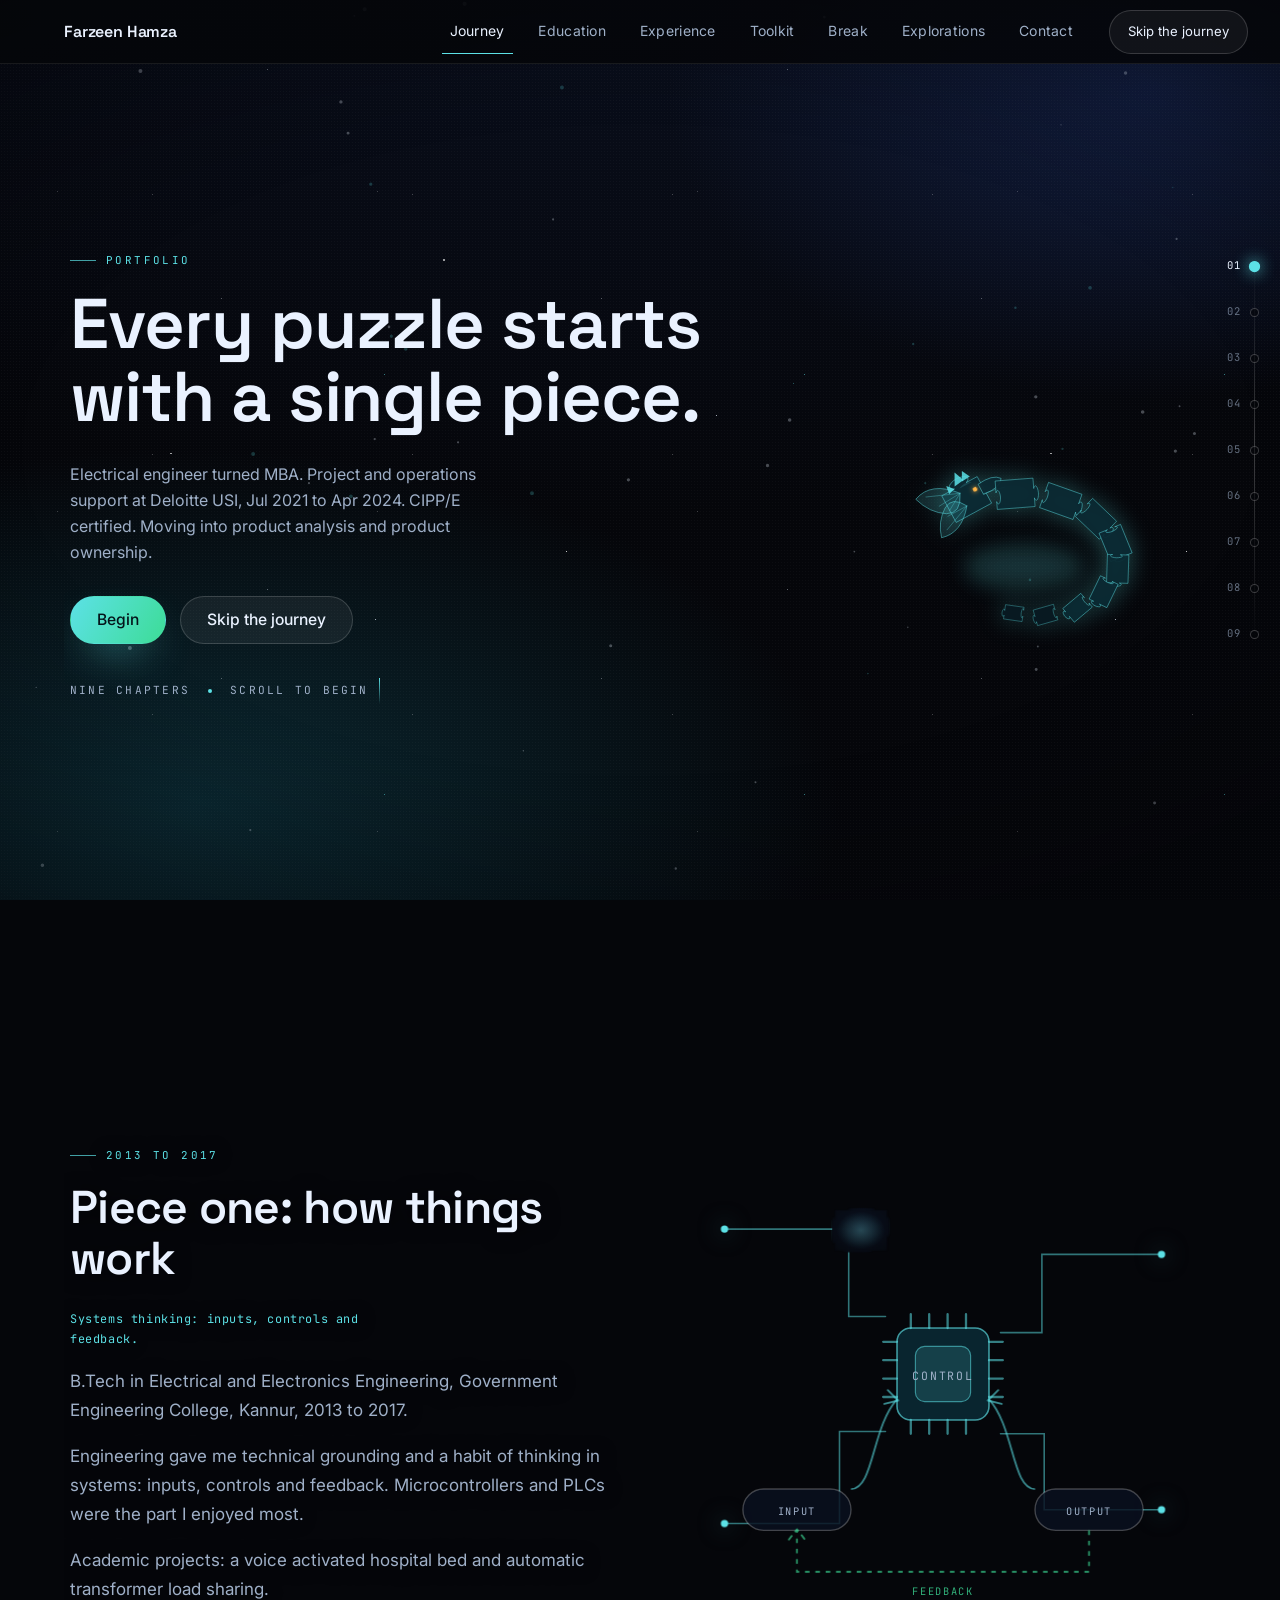
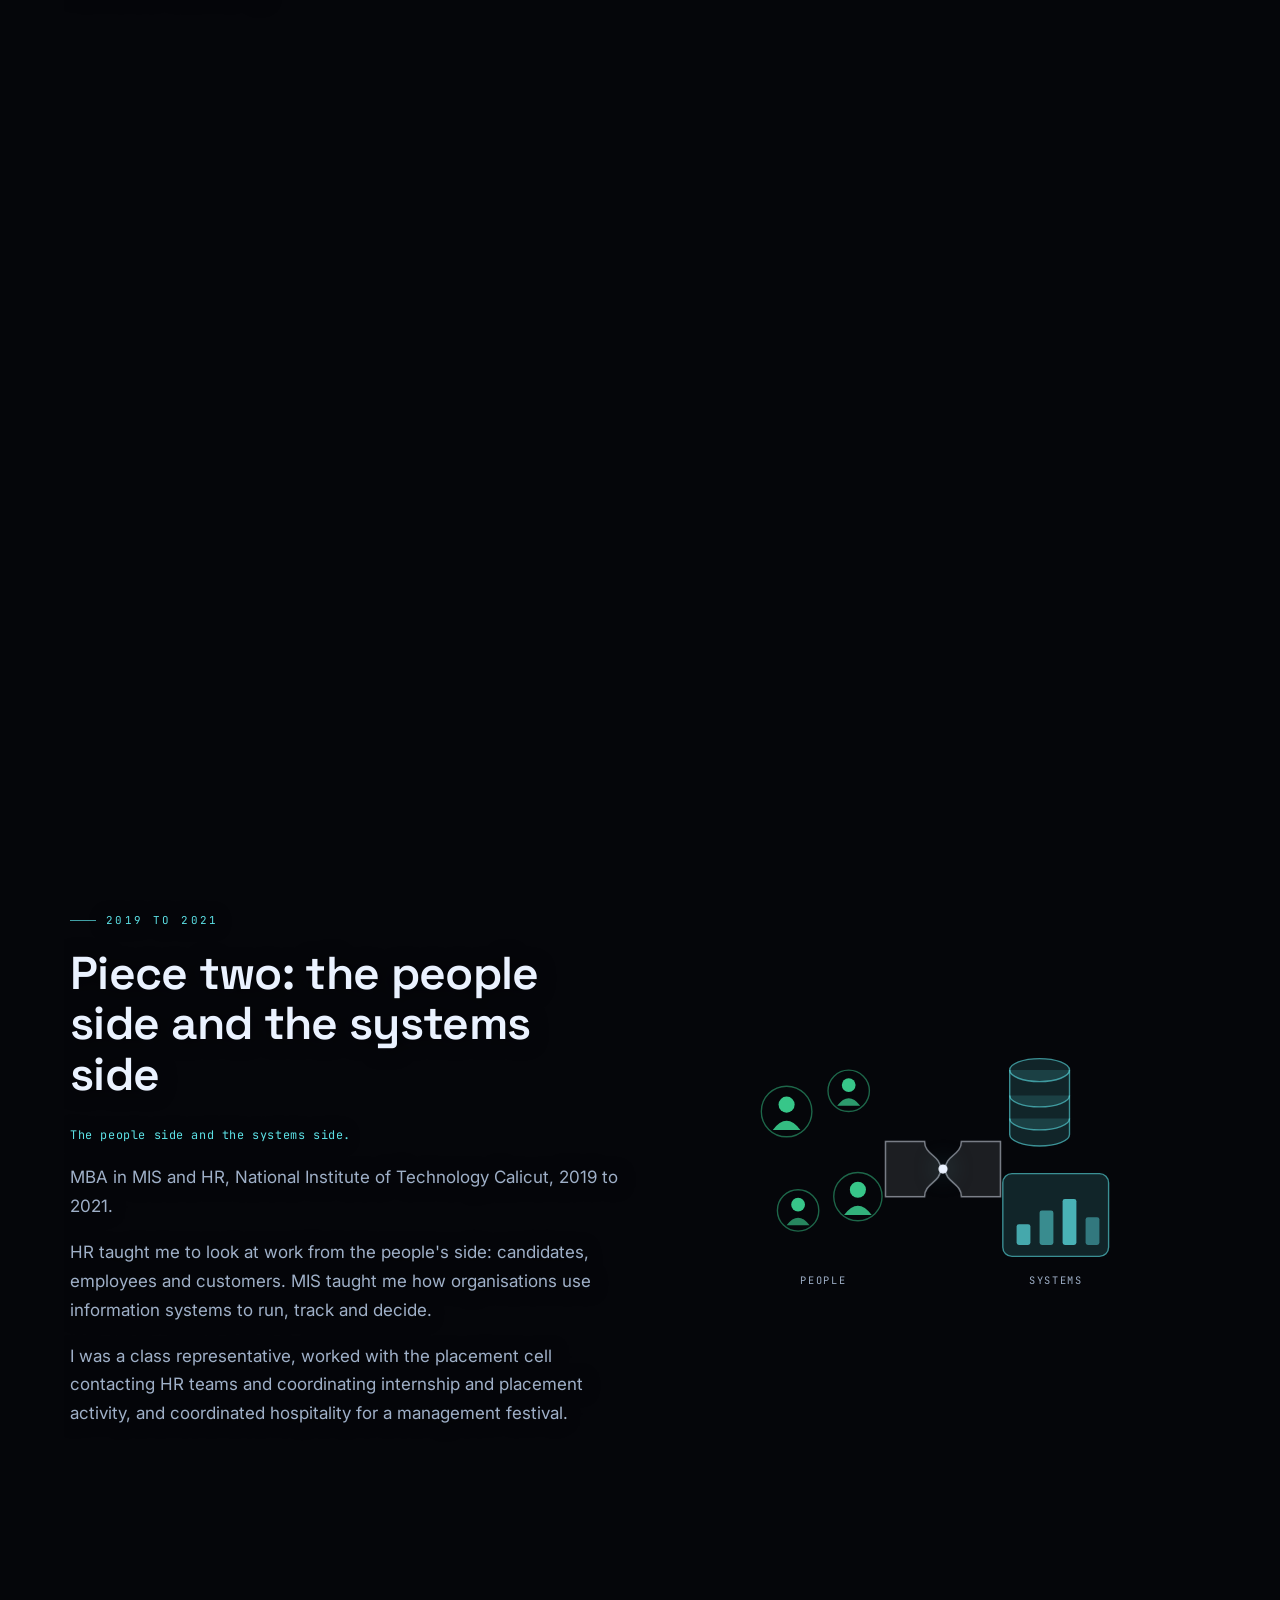
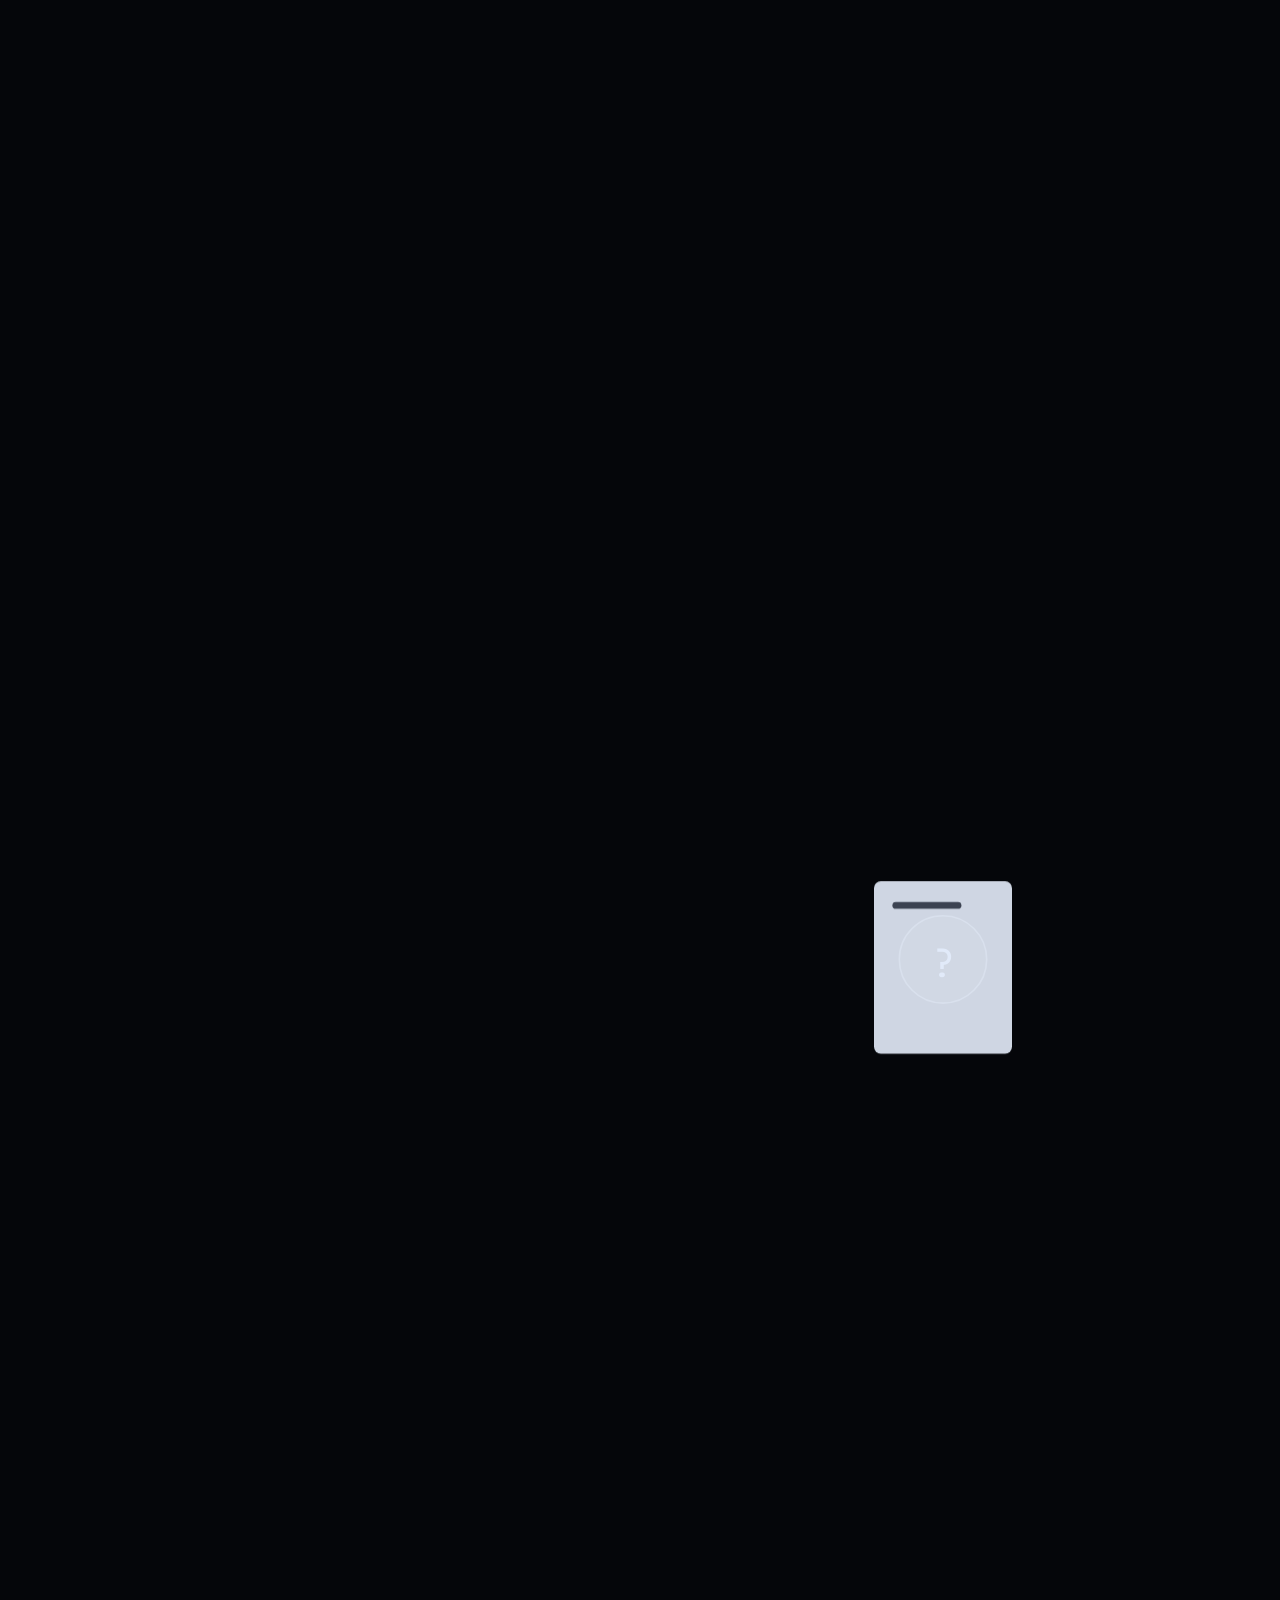
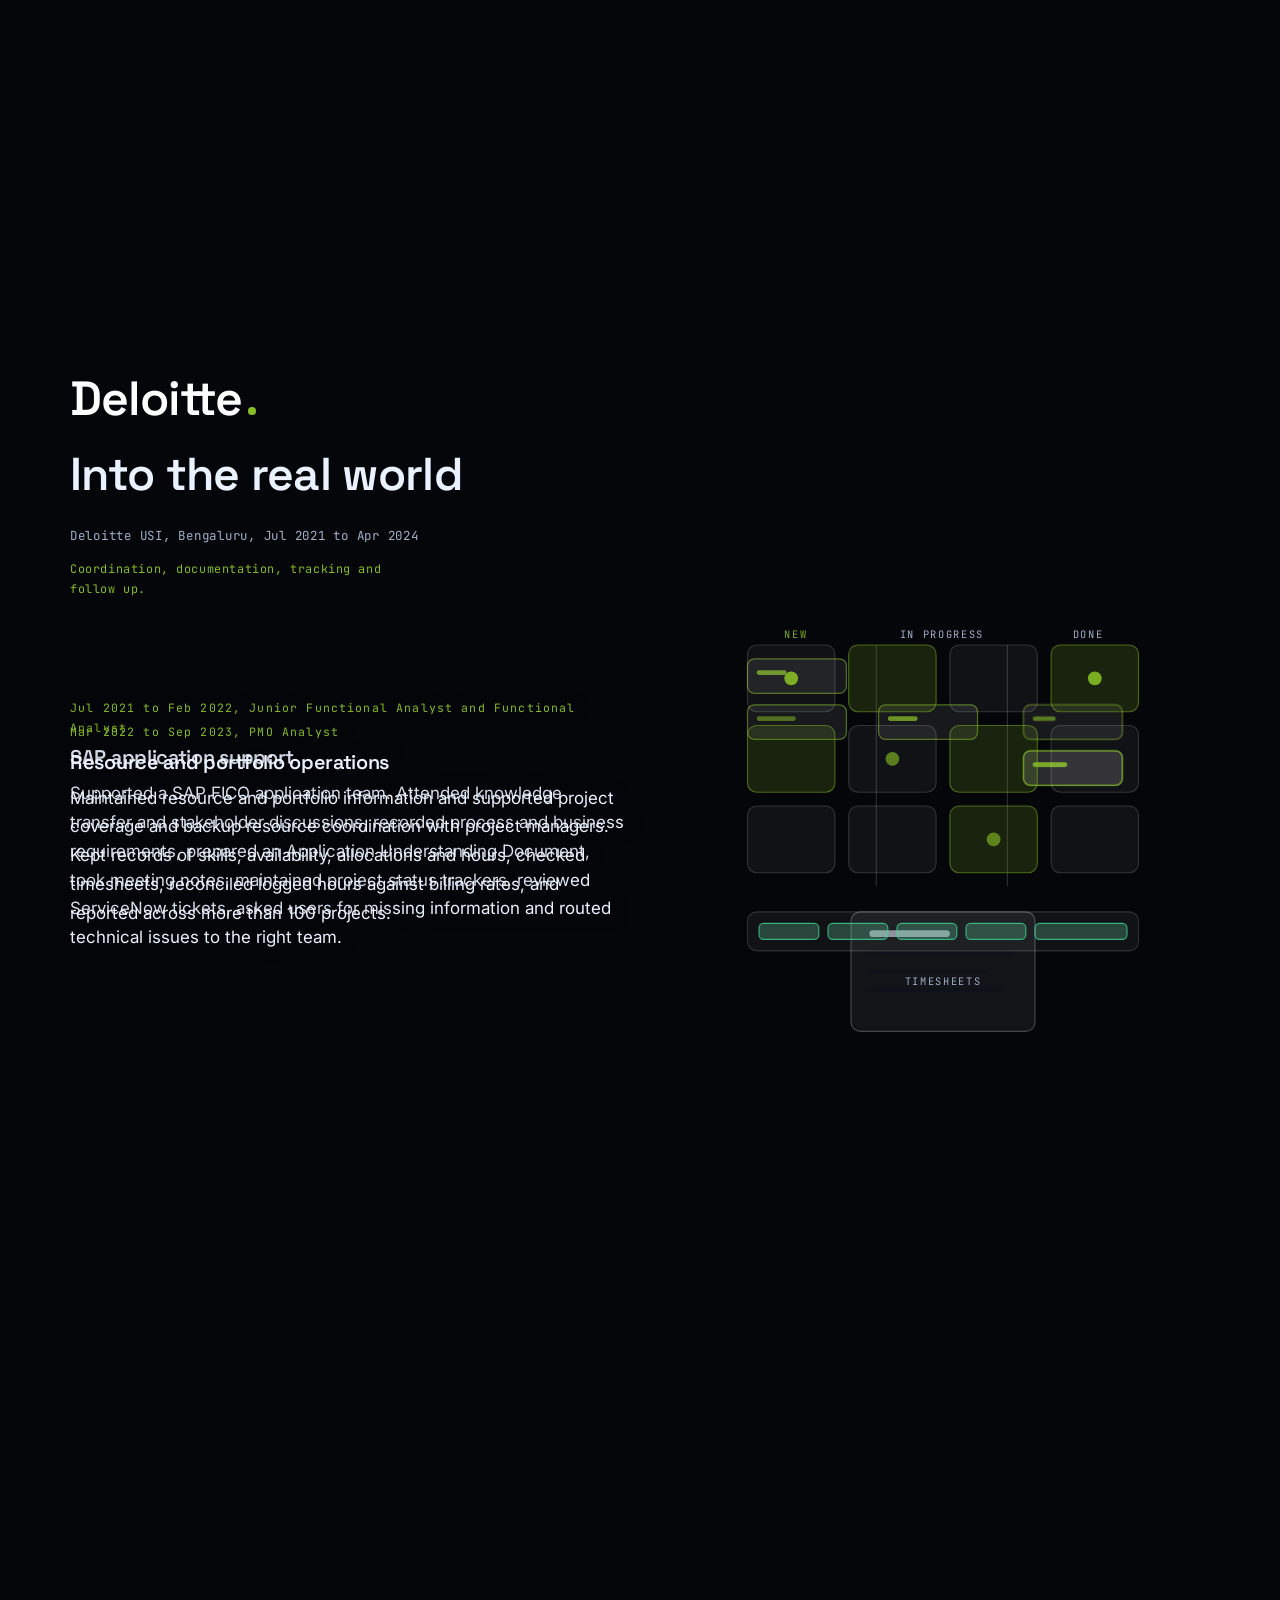
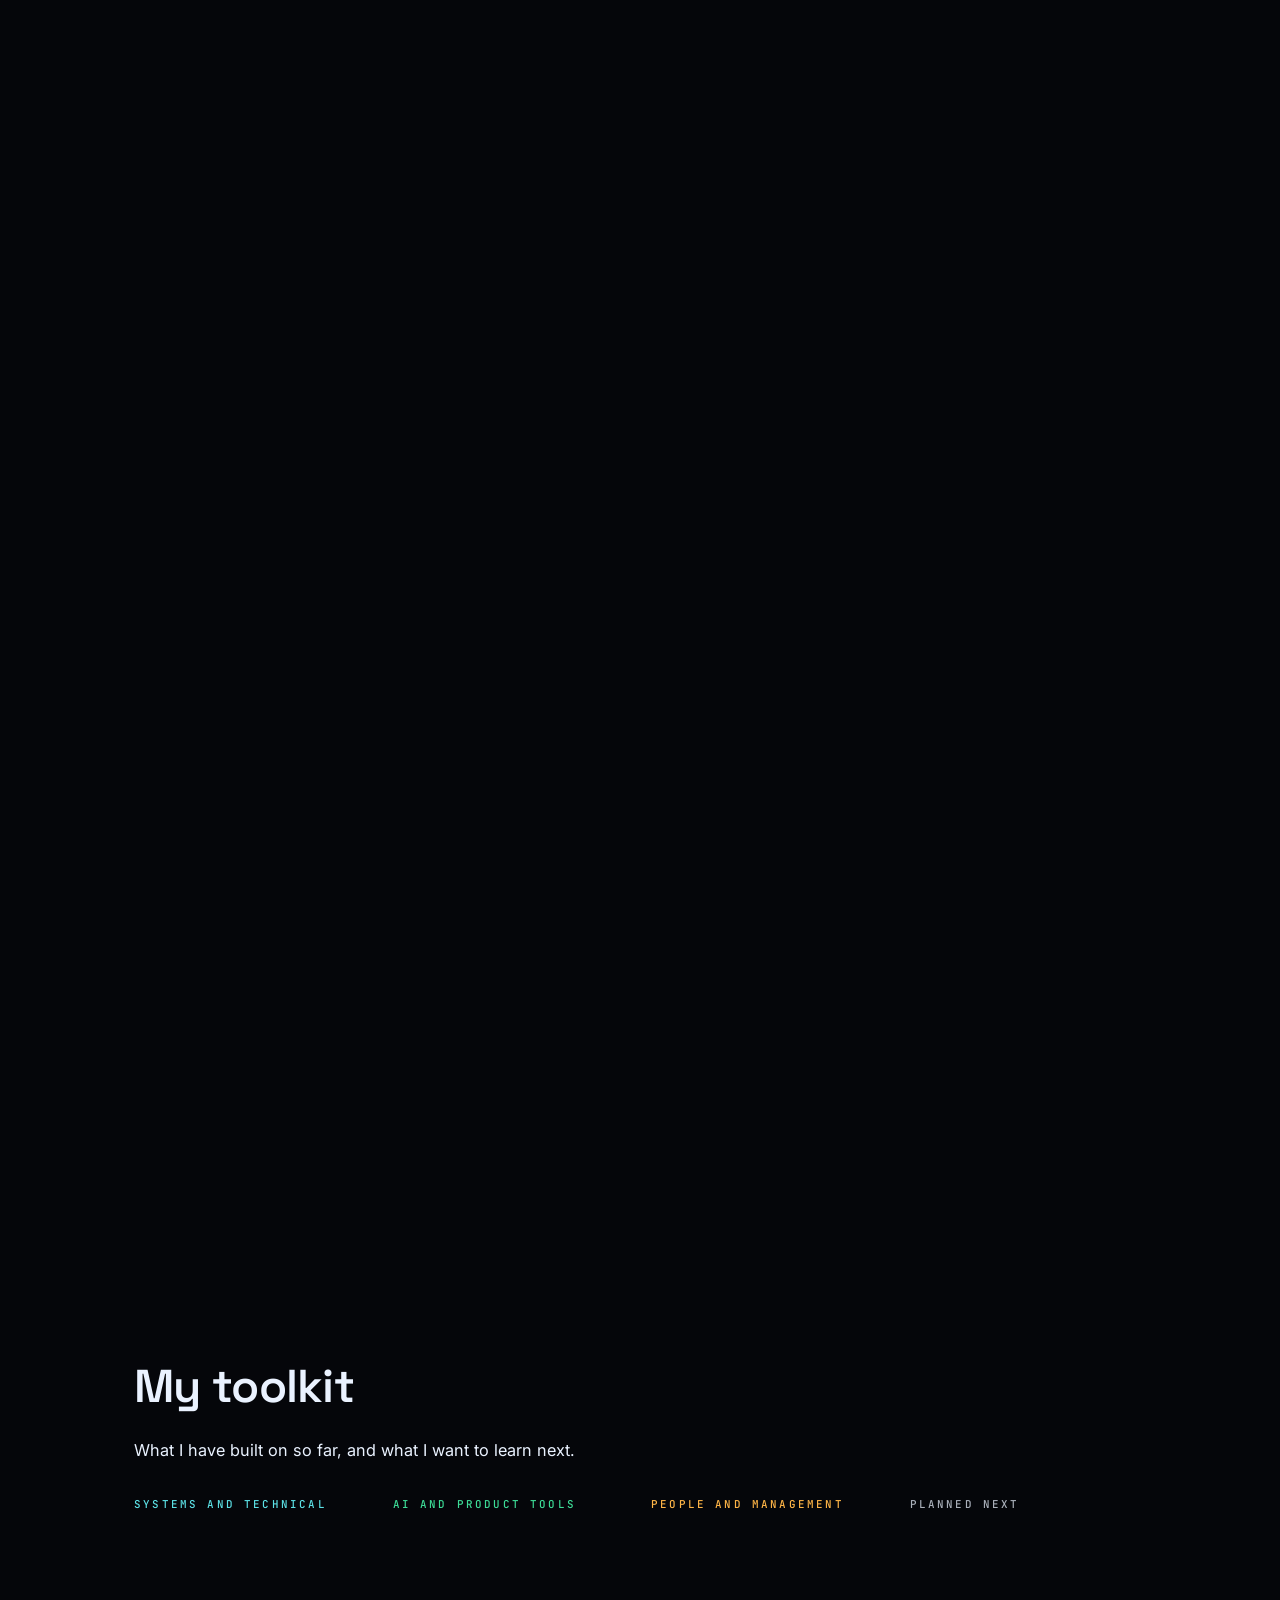
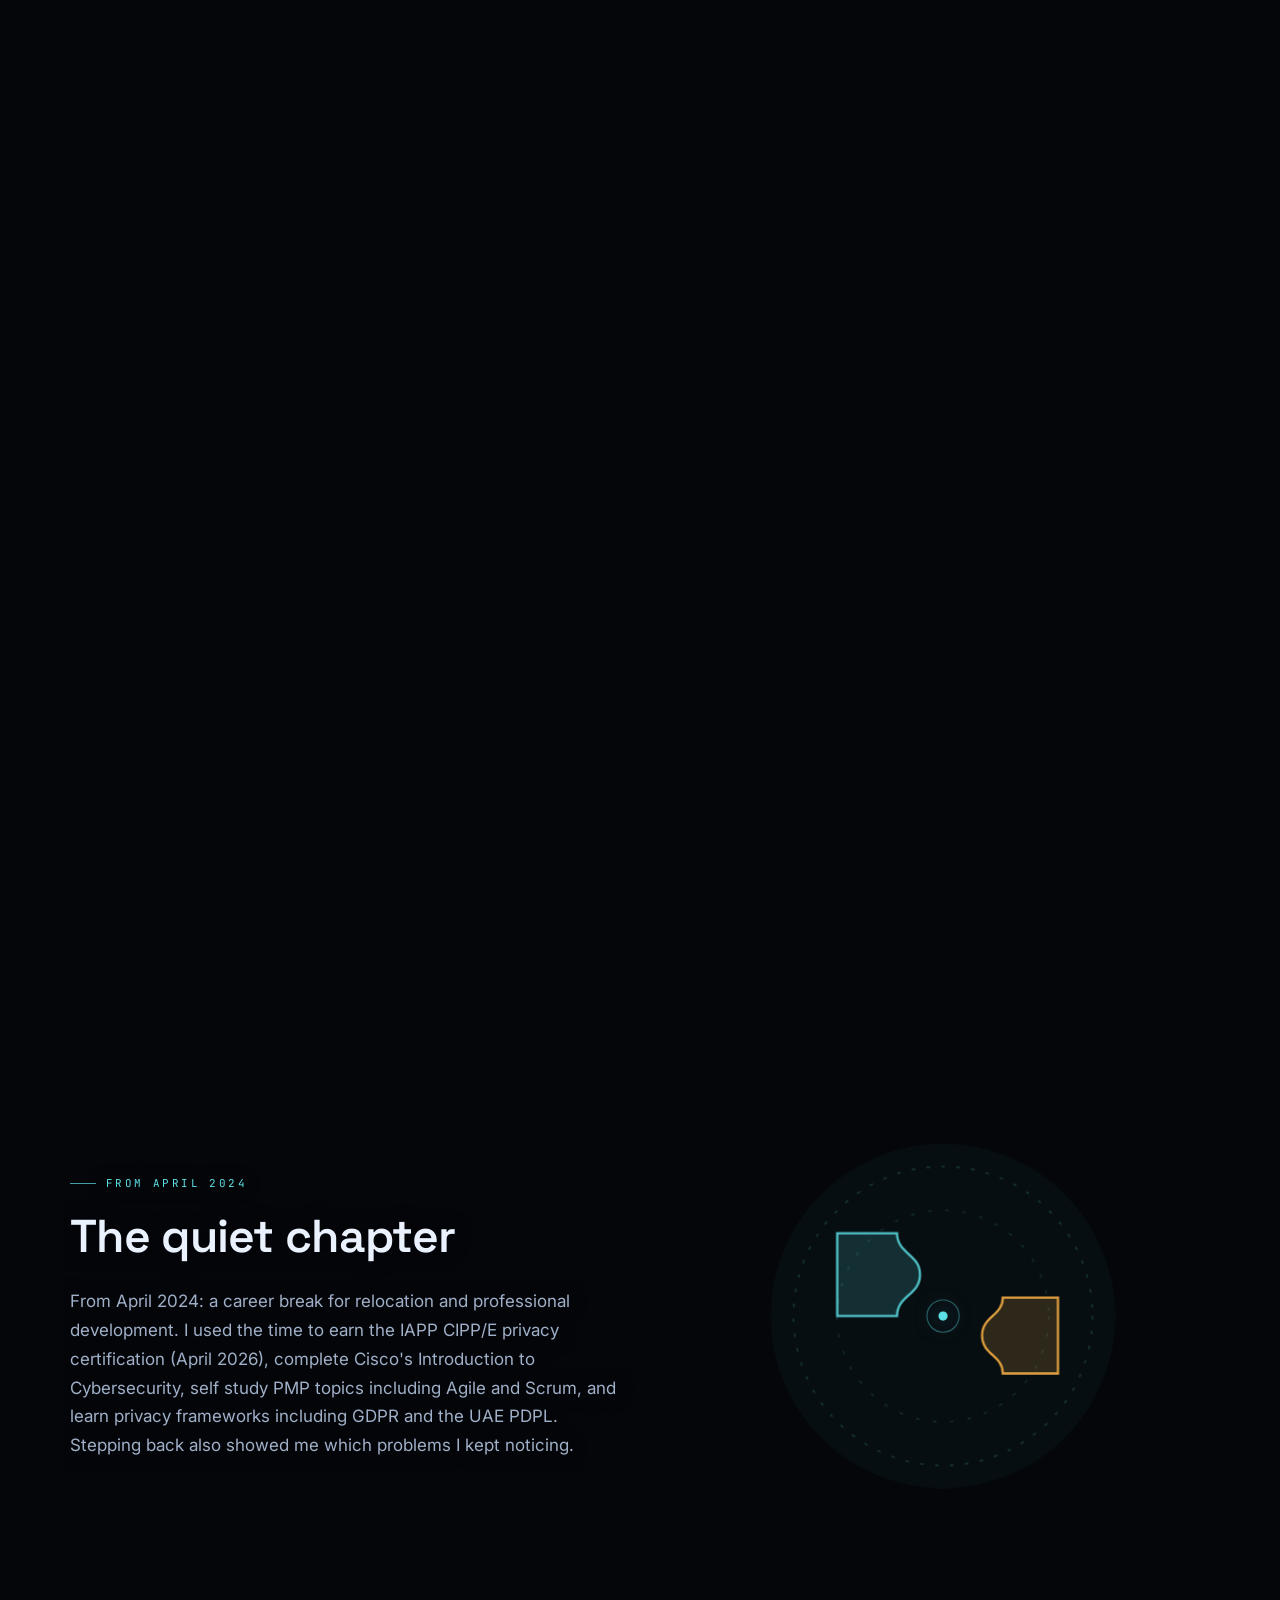
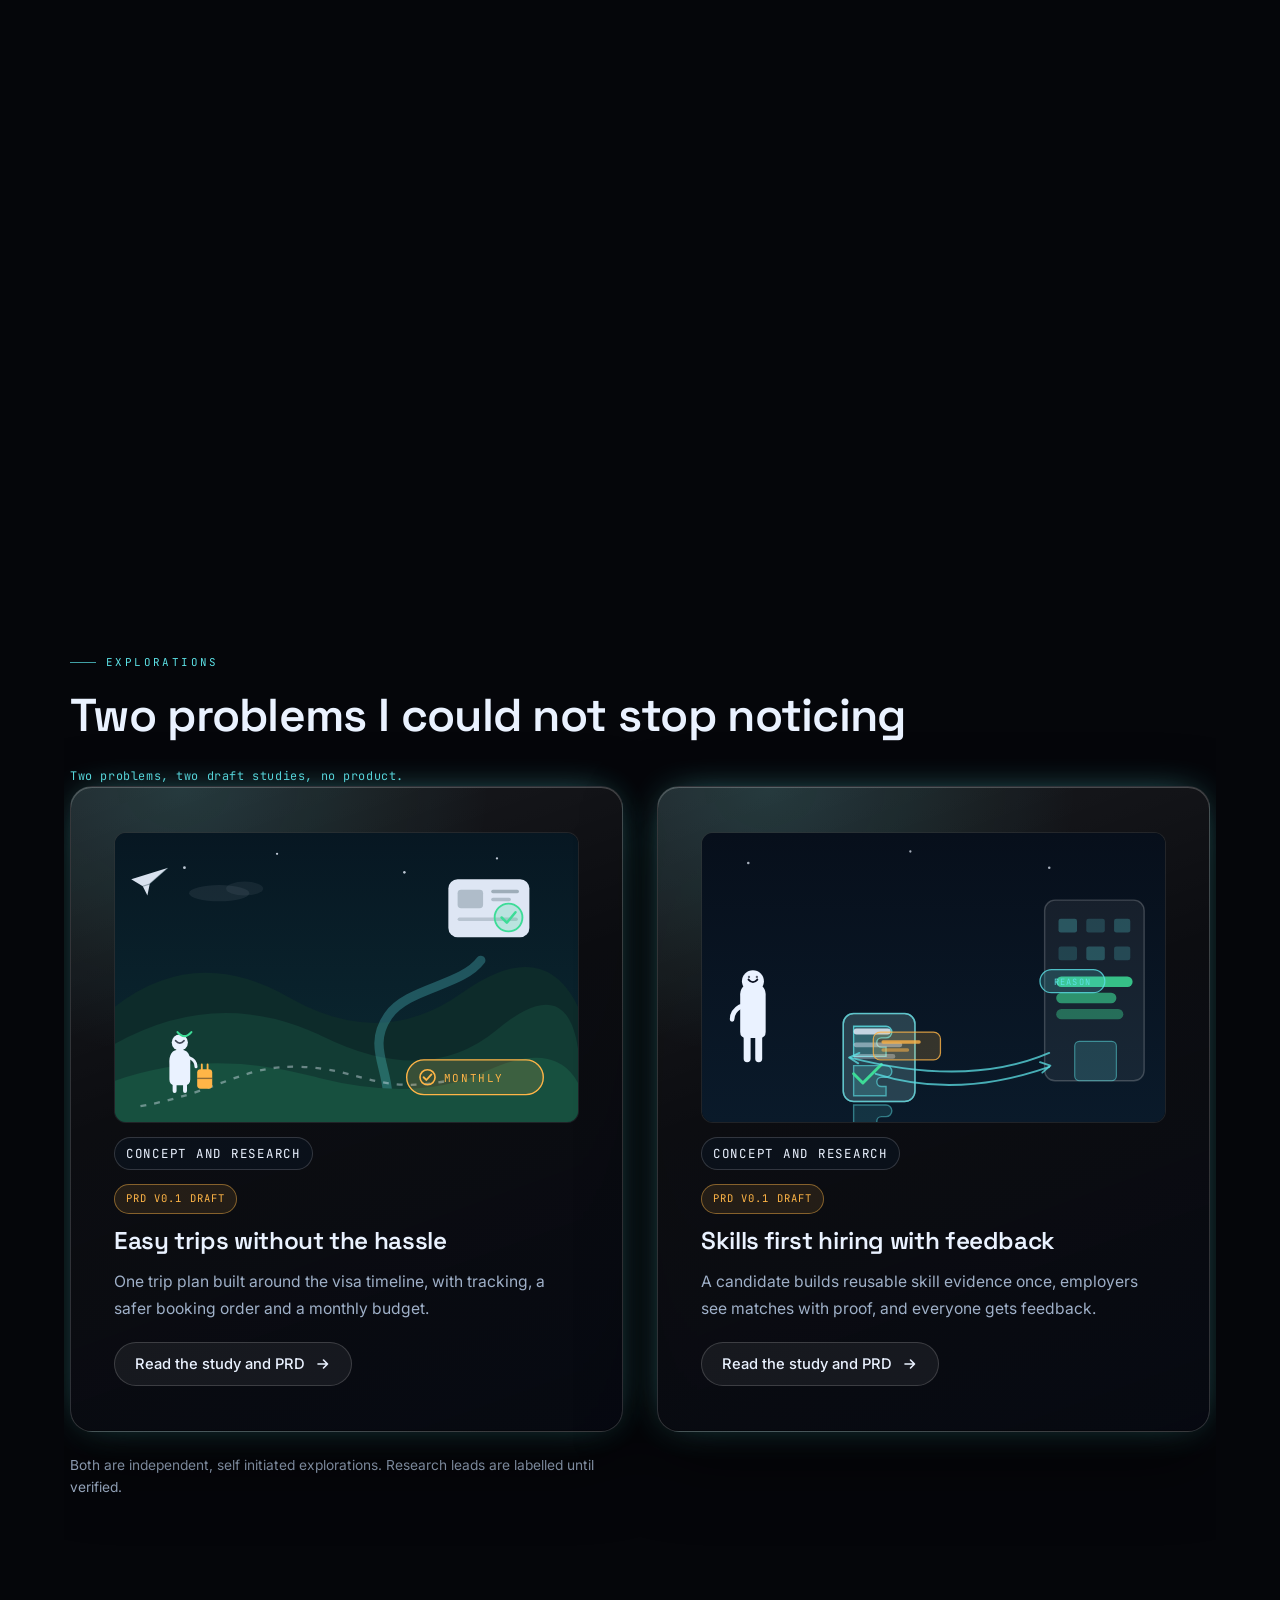
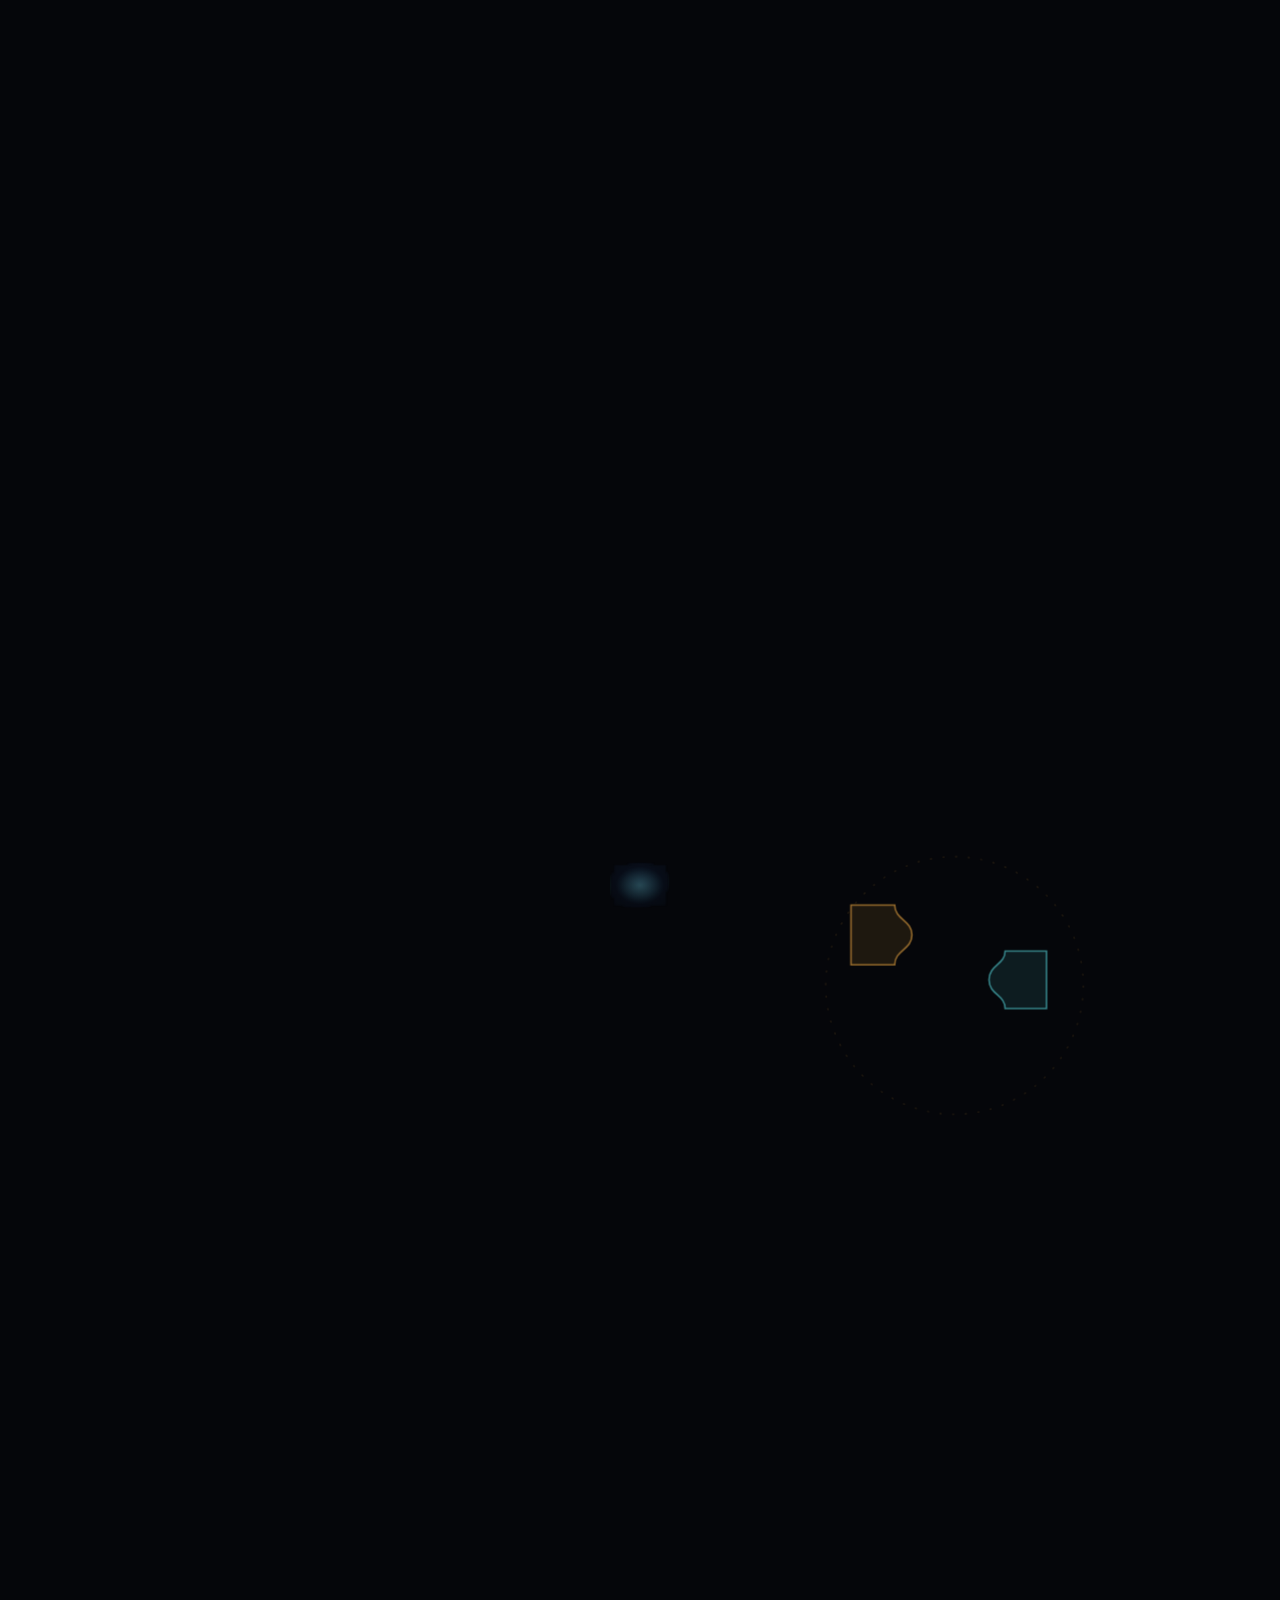
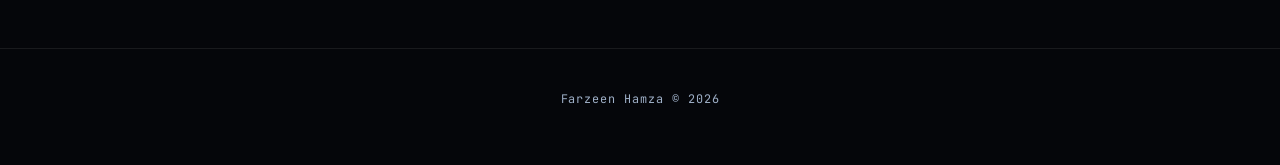
==== commit 173f3d01: "Fill in the case studies and add the new page sections Home page gains a one line note under each ch" ====
--- a/index.html
+++ b/index.html
@@ -103,7 +103,7 @@
         <div class="chapter__inner">
           <p class="eyebrow">Portfolio</p>
           <h1 class="opening__caption" id="opening-title">Every puzzle starts with a single piece.</h1>
-          <p class="opening__lede">Electrical engineer turned MBA. Close to three years in project and operations support at Deloitte USI. CIPP/E certified. Moving into product analysis and product ownership.</p>
+          <p class="opening__lede">Electrical engineer turned MBA. Project and operations support at Deloitte USI, Jul 2021 to Apr 2024. CIPP/E certified. Moving into product analysis and product ownership.</p>
           <div class="opening__actions">
             <a class="btn btn--primary" href="#education">Begin</a>
             <button class="btn" type="button" data-skip-journey>Skip the journey</button>
@@ -125,6 +125,7 @@
             <div class="chapter__copy">
               <p class="eyebrow reveal">2013 to 2017</p>
               <h2 class="chapter__title reveal" id="ch-engineering">Piece one: how things work</h2>
+              <p class="chapter__note reveal">Systems thinking: inputs, controls and feedback.</p>
               <div class="chapter__body">
                 <p class="reveal">B.Tech in Electrical and Electronics Engineering, Government Engineering College, Kannur, 2013 to 2017.</p>
                 <p class="reveal">Engineering gave me technical grounding and a habit of thinking in systems: inputs, controls and feedback. Microcontrollers and PLCs were the part I enjoyed most.</p>
@@ -195,6 +196,7 @@
             <div class="chapter__copy">
               <p class="eyebrow reveal">2019 to 2021</p>
               <h2 class="chapter__title reveal" id="ch-management">Piece two: the people side and the systems side</h2>
+              <p class="chapter__note reveal">The people side and the systems side.</p>
               <div class="chapter__body">
                 <p class="reveal">MBA in MIS and HR, National Institute of Technology Calicut, 2019 to 2021.</p>
                 <p class="reveal">HR taught me to look at work from the people's side: candidates, employees and customers. MIS taught me how organisations use information systems to run, track and decide.</p>
@@ -263,6 +265,7 @@
             <div class="chapter__copy">
               <p class="eyebrow reveal">Student research</p>
               <h2 class="chapter__title reveal" id="ch-research">Piece three: asking people the right questions</h2>
+              <p class="chapter__note reveal">Structured interviews with more than 50 psychologists, as student research.</p>
               <div class="chapter__body">
                 <p class="reveal">Two research submissions: mindfulness in treatment and teachers' mental health, and mindfulness and positive psychology in classrooms.</p>
                 <p class="reveal">I reviewed papers, helped develop interview questions, found and contacted psychologists across Kerala, interviewed more than 50 of them across the projects, and helped organise findings into reports.</p>
@@ -326,6 +329,7 @@
           <p class="deloitte-mark reveal" aria-label="Deloitte">Deloitte<span class="dot" aria-hidden="true"></span></p>
           <h2 class="chapter__title reveal" id="ch-deloitte">Into the real world</h2>
           <p class="meta reveal">Deloitte USI, Bengaluru, Jul 2021 to Apr 2024</p>
+          <p class="chapter__note chapter__note--deloitte reveal">Coordination, documentation, tracking and follow up.</p>
           <div class="deloitte-stations">
             <article class="station-block is-live" data-station="0">
               <div class="chapter__grid">
@@ -481,6 +485,25 @@
       </div>
     </section>
 
+    <!-- 4b why product and the Deloitte evidence strip -->
+    <section class="chapter-plain" id="why-product">
+      <div class="chapter-plain__inner">
+        <aside class="why-panel reveal" aria-labelledby="h-why">
+          <h2 class="why-panel__title" id="h-why">Why product</h2>
+          <p>At Deloitte I spent my days between teams and tools: gathering requirements, tracking work and following up. I kept noticing where processes broke for the people using them. Product work is where I can start from those problems and design the fix. I am building that skill through independent explorations while I keep learning the craft.</p>
+        </aside>
+
+        <section class="evidence-strip reveal" aria-labelledby="h-evidence-strip">
+          <h2 class="evidence-strip__title" id="h-evidence-strip">Selected evidence from Deloitte</h2>
+          <ul class="evidence-strip__list">
+            <li class="ev-card"><span class="ev-card__piece" aria-hidden="true"><svg viewBox="0 0 100 100"><path d="M 0 0 L 40.3 0 C 33.73 -0.53 23.88 -6.88 39.65 -11.91 C 52.13 -15.09 61.32 -15.09 73.81 -11.91 C 89.57 -6.88 79.72 -0.53 73.15 0 L 100 0 L 100 36.9 C 99.5 29.03 93.52 17.22 88.79 36.11 C 85.8 51.06 85.8 62.08 88.79 77.03 C 93.52 95.92 99.5 84.11 100 76.24 L 100 100 L 0 100 L 0 77.21 C 0.5 84.74 6.49 96.03 11.23 77.96 C 14.23 63.66 14.23 53.12 11.23 38.82 C 6.49 20.75 0.5 32.04 0 39.57 L 0 0 Z"/></svg></span>Reported across more than 100 projects, from resource and portfolio records.</li>
+            <li class="ev-card"><span class="ev-card__piece" aria-hidden="true"><svg viewBox="0 0 100 100"><path d="M 0 0 L 40.3 0 C 33.73 -0.53 23.88 -6.88 39.65 -11.91 C 52.13 -15.09 61.32 -15.09 73.81 -11.91 C 89.57 -6.88 79.72 -0.53 73.15 0 L 100 0 L 100 36.9 C 99.5 29.03 93.52 17.22 88.79 36.11 C 85.8 51.06 85.8 62.08 88.79 77.03 C 93.52 95.92 99.5 84.11 100 76.24 L 100 100 L 0 100 L 0 77.21 C 0.5 84.74 6.49 96.03 11.23 77.96 C 14.23 63.66 14.23 53.12 11.23 38.82 C 6.49 20.75 0.5 32.04 0 39.57 L 0 0 Z"/></svg></span>Prepared an Application Understanding Document for a SAP FICO support team.</li>
+            <li class="ev-card"><span class="ev-card__piece" aria-hidden="true"><svg viewBox="0 0 100 100"><path d="M 0 0 L 40.3 0 C 33.73 -0.53 23.88 -6.88 39.65 -11.91 C 52.13 -15.09 61.32 -15.09 73.81 -11.91 C 89.57 -6.88 79.72 -0.53 73.15 0 L 100 0 L 100 36.9 C 99.5 29.03 93.52 17.22 88.79 36.11 C 85.8 51.06 85.8 62.08 88.79 77.03 C 93.52 95.92 99.5 84.11 100 76.24 L 100 100 L 0 100 L 0 77.21 C 0.5 84.74 6.49 96.03 11.23 77.96 C 14.23 63.66 14.23 53.12 11.23 38.82 C 6.49 20.75 0.5 32.04 0 39.57 L 0 0 Z"/></svg></span>Maintained a SharePoint repository of automation solutions and contacts, and collected survey feedback.</li>
+          </ul>
+        </section>
+      </div>
+    </section>
+
     <!-- 5 quiet -->
         <!-- 5 toolkit -->
     <section class="chapter chapter--skills" id="skills" data-chapter="5" data-theme="skills" aria-labelledby="ch-skills">
@@ -623,7 +646,7 @@
                     <span class="tool__level">Certified</span>
                     <span class="tool__name">Privacy fundamentals (GDPR, CIPP/E)</span>
                   </span>
-                  <span class="tool__tip">Privacy basics, with a CIPP/E certification.</span>
+                  <span class="tool__tip">Privacy fundamentals, certified (CIPP/E). I bring privacy by design thinking into my product drafts.</span>
                 </li>
               </ul>
             </div>
@@ -707,6 +730,7 @@
         <div class="chapter__inner">
           <p class="eyebrow reveal">Explorations</p>
           <h2 class="chapter__title reveal" id="ch-explore">Two problems I could not stop noticing</h2>
+              <p class="chapter__note reveal">Two problems, two draft studies, no product.</p>
           <div class="explore-grid">
             <article class="explore-card reveal" data-case-card style="--rot:-1.1deg">
               <div class="glass-card" style="--rot:0deg">
--- a/css/styles.css
+++ b/css/styles.css
@@ -1884,8 +1884,8 @@
   }
 
   .site-nav a {
-    font-size: 0.8rem;
-    padding: 0 6px;
+    font-size: 0.78rem;
+    padding: 0 5px;
     white-space: nowrap;
   }
 
@@ -2334,6 +2334,11 @@
     gap: 2px;
     overflow-x: auto;
     scrollbar-width: none;
+    /* the strip scrolls sideways here, so fade the cut edge instead of slicing a word */
+    padding-right: 10px;
+    -webkit-overflow-scrolling: touch;
+    -webkit-mask-image: linear-gradient(to right, #000 calc(100% - 48px), transparent);
+    mask-image: linear-gradient(to right, #000 calc(100% - 48px), transparent);
   }
 
   .site-nav::-webkit-scrollbar {
@@ -3977,3 +3982,485 @@
   min-height: 44px;
   padding: 4px 0;
 }
+
+/* ============================================================
+   17. career update: chapter notes, why product, evidence,
+       at a glance, privacy lens, validation plan, wireframes
+   ============================================================ */
+
+/* one line summary under each chapter heading */
+.chapter__note {
+  margin: 12px 0 0;
+  max-width: 48ch;
+  font-family: var(--font-mono);
+  font-size: 0.74rem;
+  line-height: 1.7;
+  letter-spacing: 0.05em;
+  color: var(--cyan);
+}
+
+.chapter__note--deloitte {
+  color: var(--deloitte-green);
+}
+
+.chapter__note + .chapter__body {
+  margin-top: 18px;
+}
+
+/* the two blocks that close the Deloitte chapter */
+.chapter-plain {
+  position: relative;
+  padding: clamp(40px, 8vh, 88px) clamp(16px, 5vw, 64px) clamp(48px, 9vh, 104px);
+  scroll-margin-top: calc(var(--header-h) + 84px);
+}
+
+.chapter-plain__inner {
+  width: min(1140px, 100%);
+  margin: 0 auto;
+  display: grid;
+  gap: clamp(26px, 4vh, 40px);
+}
+
+.why-panel {
+  position: relative;
+  padding: clamp(22px, 3.2vw, 40px);
+  border-radius: 22px;
+  border: 1px solid var(--glass-border);
+  border-left: 2px solid var(--cyan);
+  background:
+    linear-gradient(155deg, rgba(92, 225, 230, 0.10), rgba(255, 255, 255, 0.035) 46%, rgba(8, 12, 22, 0.5));
+  box-shadow: 0 30px 80px rgba(3, 7, 14, 0.5);
+}
+
+.why-panel__title {
+  margin: 0 0 14px;
+  font-family: var(--font-display);
+  font-size: clamp(1.3rem, 2.2vw, 1.7rem);
+  line-height: 1.2;
+  color: var(--ice);
+}
+
+.why-panel p {
+  margin: 0;
+  max-width: 70ch;
+  font-size: 1rem;
+  line-height: 1.75;
+  color: #DCE5F5;
+}
+
+.evidence-strip__title {
+  margin: 0 0 16px;
+  font-family: var(--font-mono);
+  font-size: 0.72rem;
+  letter-spacing: 0.2em;
+  text-transform: uppercase;
+  color: var(--muted);
+}
+
+.evidence-strip__list {
+  display: grid;
+  grid-template-columns: repeat(3, minmax(0, 1fr));
+  gap: 16px;
+  margin: 0;
+  padding: 0;
+  list-style: none;
+}
+
+.ev-card {
+  display: flex;
+  gap: 12px;
+  padding: 18px;
+  border-radius: 16px;
+  border: 1px solid var(--glass-border);
+  background: rgba(255, 255, 255, 0.045);
+  font-size: 0.94rem;
+  line-height: 1.55;
+  color: #E4EBF8;
+}
+
+.ev-card__piece {
+  flex: none;
+  width: 20px;
+  height: 20px;
+  margin-top: 1px;
+}
+
+.ev-card__piece svg {
+  display: block;
+  width: 100%;
+  height: 100%;
+}
+
+.ev-card__piece path {
+  fill: none;
+  stroke: var(--cyan);
+  stroke-width: 7;
+}
+
+/* at a glance box at the top of each case page */
+.glance {
+  position: relative;
+  padding: clamp(18px, 3vh, 34px) clamp(16px, 5vw, 64px) 0;
+}
+
+.glance__inner {
+  width: min(1140px, 100%);
+  margin: 0 auto;
+  padding: clamp(20px, 2.8vw, 30px);
+  border-radius: 22px;
+  border: 1px solid var(--glass-border);
+  background:
+    linear-gradient(150deg, rgba(92, 225, 230, 0.09), rgba(255, 255, 255, 0.035) 55%);
+  -webkit-backdrop-filter: blur(6px);
+  backdrop-filter: blur(6px);
+}
+
+.glance__title {
+  margin: 0 0 16px;
+  font-family: var(--font-mono);
+  font-size: 0.72rem;
+  letter-spacing: 0.2em;
+  text-transform: uppercase;
+  color: var(--cyan);
+}
+
+.glance__rows {
+  margin: 0;
+  display: grid;
+  gap: 12px;
+}
+
+.glance__row {
+  display: grid;
+  grid-template-columns: 148px minmax(0, 1fr);
+  gap: 12px;
+  padding-top: 12px;
+  border-top: 1px solid rgba(255, 255, 255, 0.08);
+}
+
+.glance__row:first-child {
+  padding-top: 0;
+  border-top: 0;
+}
+
+.glance__row dt {
+  font-family: var(--font-mono);
+  font-size: 0.68rem;
+  letter-spacing: 0.12em;
+  text-transform: uppercase;
+  color: var(--muted);
+  padding-top: 3px;
+}
+
+.glance__row dd {
+  margin: 0;
+  font-size: 0.98rem;
+  line-height: 1.6;
+  color: var(--ice);
+}
+
+/* privacy lens inside the data section */
+.lens {
+  margin-top: 26px;
+  padding: 20px 22px;
+  border-radius: 18px;
+  border: 1px solid rgba(92, 225, 230, 0.34);
+  background: rgba(92, 225, 230, 0.07);
+}
+
+.lens__title {
+  margin: 0 0 10px;
+  font-family: var(--font-mono);
+  font-size: 0.7rem;
+  letter-spacing: 0.16em;
+  text-transform: uppercase;
+  color: var(--cyan);
+}
+
+.lens p {
+  margin: 0;
+  font-size: 0.96rem;
+  line-height: 1.7;
+  color: #DCE5F5;
+}
+
+/* validation plan inside the roadmap section */
+.validate {
+  margin-top: 30px;
+  padding: 22px;
+  border-radius: 20px;
+  border: 1px solid var(--glass-border);
+  background: rgba(255, 255, 255, 0.04);
+}
+
+.validate__head {
+  display: flex;
+  flex-wrap: wrap;
+  align-items: center;
+  gap: 12px;
+}
+
+.validate__title {
+  margin: 0;
+  font-family: var(--font-display);
+  font-size: 1.12rem;
+  color: var(--ice);
+}
+
+.validate__note {
+  margin: 10px 0 18px;
+  font-family: var(--font-mono);
+  font-size: 0.7rem;
+  letter-spacing: 0.06em;
+  color: var(--muted);
+}
+
+.validate__groups {
+  display: grid;
+  grid-template-columns: repeat(auto-fit, minmax(260px, 1fr));
+  gap: 22px;
+}
+
+.validate__group h4 {
+  margin: 0 0 10px;
+  font-family: var(--font-mono);
+  font-size: 0.68rem;
+  letter-spacing: 0.12em;
+  text-transform: uppercase;
+  color: var(--cyan);
+}
+
+.validate__group ul {
+  margin: 0;
+  padding: 0;
+  list-style: none;
+  display: grid;
+  gap: 9px;
+}
+
+.validate__group li {
+  position: relative;
+  padding-left: 16px;
+  font-size: 0.93rem;
+  line-height: 1.55;
+  color: #DCE5F5;
+}
+
+.validate__group li::before {
+  content: "";
+  position: absolute;
+  left: 0;
+  top: 0.52em;
+  width: 6px;
+  height: 6px;
+  border-radius: 50%;
+  border: 1px solid var(--cyan);
+}
+
+/* reflection draft mark */
+.reflection__mark {
+  margin: 0 0 12px;
+  font-family: var(--font-mono);
+  font-size: 0.68rem;
+  letter-spacing: 0.14em;
+  text-transform: uppercase;
+  color: var(--amber);
+}
+
+.reflection__text {
+  margin: 0;
+  font-size: 1rem;
+  line-height: 1.75;
+  color: #DCE5F5;
+}
+
+/* prototype wireframes */
+.wire-grid {
+  display: grid;
+  gap: 30px;
+  margin-top: 22px;
+}
+
+@media (min-width: 1000px) {
+  .wire-grid--pair {
+    grid-template-columns: repeat(2, minmax(0, 1fr));
+    align-items: start;
+  }
+}
+
+.wire-grid > * {
+  min-width: 0;
+}
+
+.wire {
+  margin: 0;
+  width: 100%;
+  max-width: 560px;
+  min-width: 0;
+}
+
+.wire__frame {
+  padding: 10px;
+  border-radius: 16px;
+  border: 1px solid rgba(255, 255, 255, 0.12);
+  background: rgba(255, 255, 255, 0.03);
+  min-width: 0;
+}
+
+.wire__frame > svg {
+  display: block;
+  width: 100%;
+  height: auto;
+}
+
+.wire--wide {
+  max-width: 700px;
+}
+
+.wire__frame--wide {
+  max-width: 700px;
+}
+
+.wire__scroll {
+  min-width: 0;
+  max-width: 100%;
+  overflow-x: auto;
+  -webkit-overflow-scrolling: touch;
+}
+
+.wire__scroll > svg {
+  display: block;
+  width: 100%;
+  min-width: 560px;
+  height: auto;
+}
+
+.wire__cap {
+  margin-top: 10px;
+  font-family: var(--font-mono);
+  font-size: 0.7rem;
+  line-height: 1.65;
+  letter-spacing: 0.02em;
+  color: var(--muted);
+}
+
+.wire__flag {
+  display: inline-block;
+  margin: 0 8px 4px 0;
+  padding: 3px 9px;
+  border-radius: 999px;
+  border: 1px solid rgba(255, 181, 71, 0.45);
+  background: rgba(255, 181, 71, 0.1);
+  color: var(--amber);
+  font-size: 0.6rem;
+  letter-spacing: 0.12em;
+  text-transform: uppercase;
+  white-space: nowrap;
+}
+
+/* wireframe drawing primitives */
+.w-frame { fill: rgba(8, 12, 22, 0.55); stroke: rgba(255, 255, 255, 0.16); }
+.w-rule { stroke: rgba(255, 255, 255, 0.1); }
+.w-rule--soft { stroke: rgba(255, 255, 255, 0.07); }
+.w-dot { fill: rgba(255, 255, 255, 0.22); }
+.w-h { font: 600 11.5px var(--font-body); fill: #EAF2FF; }
+.w-h--sm { font-size: 9.6px; }
+.w-h--accent { fill: var(--cyan); }
+.w-l { font-family: var(--font-mono); font-size: 7.6px; letter-spacing: 0.12em; text-transform: uppercase; fill: var(--cyan); }
+.w-l--muted { fill: var(--muted); }
+.w-box { fill: rgba(255, 255, 255, 0.04); stroke: rgba(255, 255, 255, 0.16); }
+.w-box--accent { fill: rgba(92, 225, 230, 0.06); stroke: rgba(92, 225, 230, 0.5); }
+.w-bar { fill: rgba(234, 242, 255, 0.5); }
+.w-bar--dim { fill: rgba(234, 242, 255, 0.2); }
+.w-bar--accent { fill: rgba(92, 225, 230, 0.45); }
+.w-chip { fill: rgba(92, 225, 230, 0.1); stroke: rgba(92, 225, 230, 0.45); }
+.w-chip--amber { fill: rgba(255, 181, 71, 0.12); stroke: rgba(255, 181, 71, 0.5); }
+.w-ct { font-family: var(--font-body); font-size: 8.2px; fill: #EAF2FF; }
+.w-ct--muted { fill: var(--muted); }
+.w-ct--amber { fill: var(--amber); }
+.w-btn { fill: rgba(255, 255, 255, 0.05); stroke: rgba(255, 255, 255, 0.22); }
+.w-btn--go { fill: rgba(92, 225, 230, 0.85); stroke: rgba(92, 225, 230, 0.9); }
+.w-bt { font-family: var(--font-body); font-size: 8.4px; font-weight: 600; fill: #EAF2FF; }
+.w-bt--go { fill: #06141a; }
+.w-link { font-family: var(--font-body); font-size: 9.8px; font-weight: 600; fill: var(--cyan); text-decoration: underline; }
+.w-node { fill: rgba(8, 12, 22, 0.9); stroke: rgba(255, 255, 255, 0.3); }
+.w-node--done { fill: rgba(92, 225, 230, 0.85); stroke: rgba(92, 225, 230, 1); }
+.w-node--locked { fill: rgba(255, 181, 71, 0.18); stroke: rgba(255, 181, 71, 0.75); }
+.w-num { font-family: var(--font-mono); font-size: 7.4px; letter-spacing: 0.1em; fill: var(--muted); }
+.w-step { font-family: var(--font-body); font-size: 9px; font-weight: 600; fill: #EAF2FF; }
+.w-phase { font-family: var(--font-mono); font-size: 7.2px; letter-spacing: 0.14em; text-transform: uppercase; fill: var(--muted); }
+.w-phase--go { fill: var(--cyan); }
+.w-arrow { fill: none; stroke: rgba(92, 225, 230, 0.7); stroke-width: 1.3; }
+.w-lock__body { fill: rgba(255, 181, 71, 0.16); stroke: rgba(255, 181, 71, 0.8); }
+.w-lock__shackle { fill: none; stroke: rgba(255, 181, 71, 0.8); stroke-width: 1.4; }
+.w-locklabel { font-family: var(--font-mono); font-size: 7.2px; letter-spacing: 0.1em; text-transform: uppercase; fill: var(--amber); }
+.w-check { fill: none; stroke: var(--aurora); stroke-width: 1.7; stroke-linecap: round; stroke-linejoin: round; }
+.w-cross { fill: none; stroke: rgba(255, 255, 255, 0.32); stroke-width: 1.5; stroke-linecap: round; }
+
+/* draw and fade the wireframes when the panel arrives */
+.wire svg .w-g {
+  opacity: 0;
+  transform: translateY(8px);
+  transition: opacity 0.55s var(--ease), transform 0.55s var(--ease);
+  transition-delay: calc(var(--i, 0) * 80ms);
+}
+
+.panel.is-in .wire svg .w-g {
+  opacity: 1;
+  transform: none;
+}
+
+.w-line {
+  fill: none;
+  stroke: rgba(255, 255, 255, 0.22);
+  stroke-width: 1.2;
+  stroke-dasharray: 1;
+  stroke-dashoffset: 1;
+  transition: stroke-dashoffset 0.9s var(--ease) 0.15s;
+}
+
+.w-line--go {
+  stroke: rgba(92, 225, 230, 0.7);
+}
+
+.panel.is-in .w-line {
+  stroke-dashoffset: 0;
+}
+
+html:not(.js) .wire svg .w-g,
+html:not(.js) .w-line {
+  opacity: 1;
+  transform: none;
+  stroke-dashoffset: 0;
+}
+
+@media (max-width: 900px) {
+  .evidence-strip__list {
+    grid-template-columns: 1fr;
+  }
+
+}
+
+@media (max-width: 620px) {
+  .glance__row {
+    grid-template-columns: 1fr;
+    gap: 4px;
+  }
+
+  .validate {
+    padding: 18px;
+  }
+}
+
+@media (prefers-reduced-motion: reduce) {
+  .wire svg .w-g {
+    opacity: 1;
+    transform: none;
+    transition: none;
+  }
+
+  .w-line {
+    stroke-dashoffset: 0;
+    transition: none;
+  }
+}
